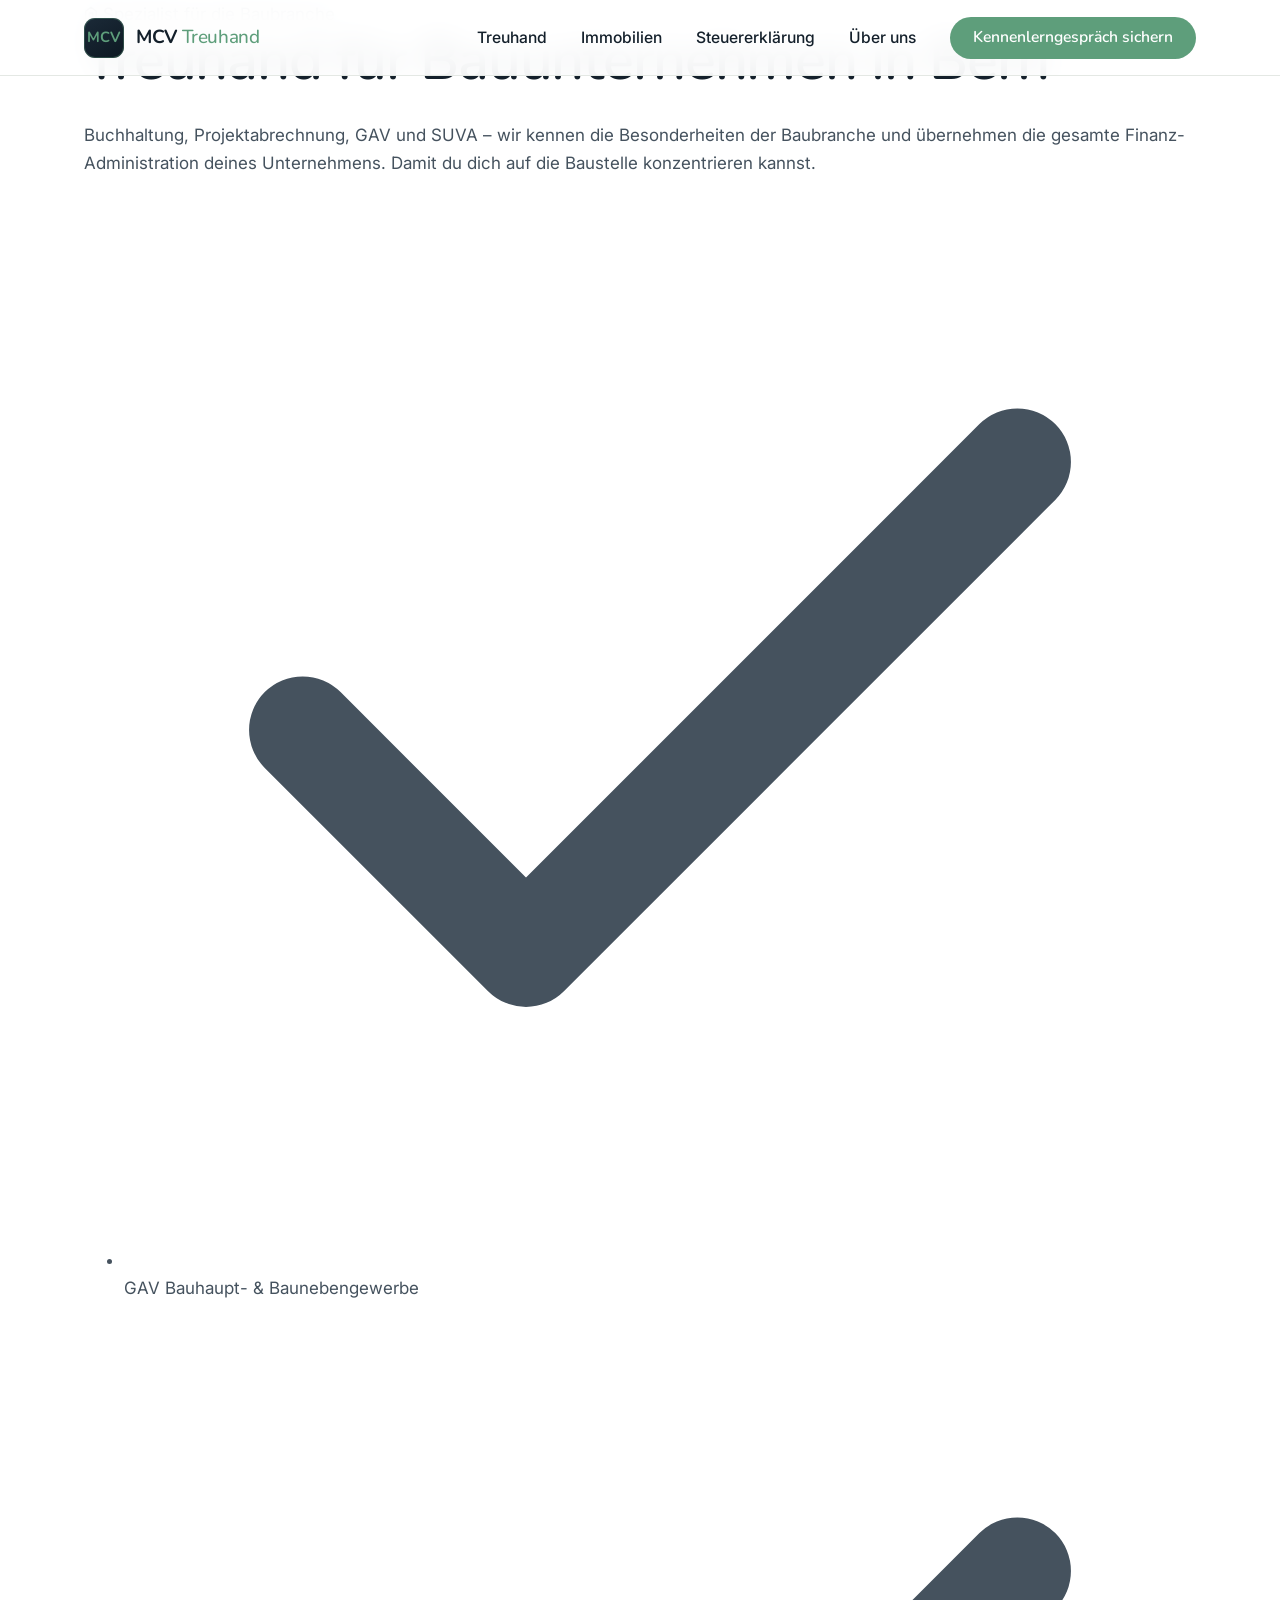
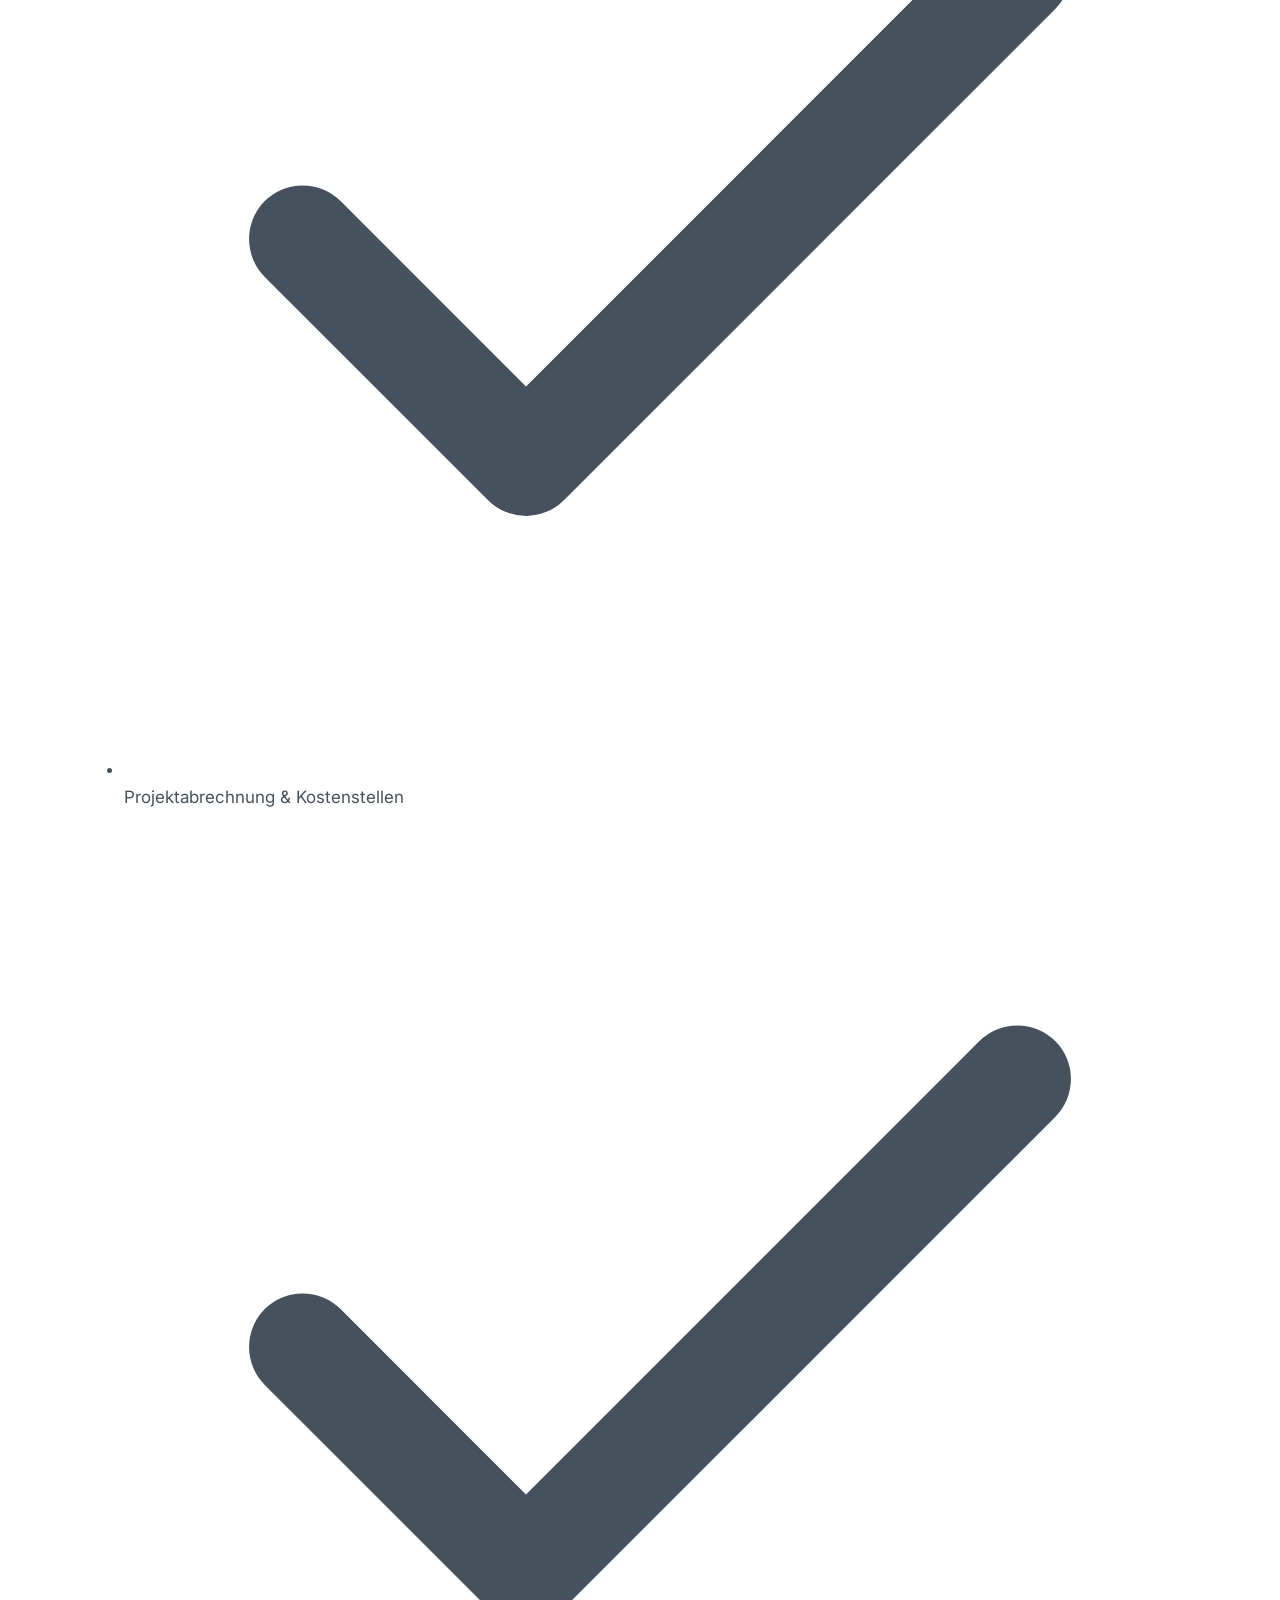
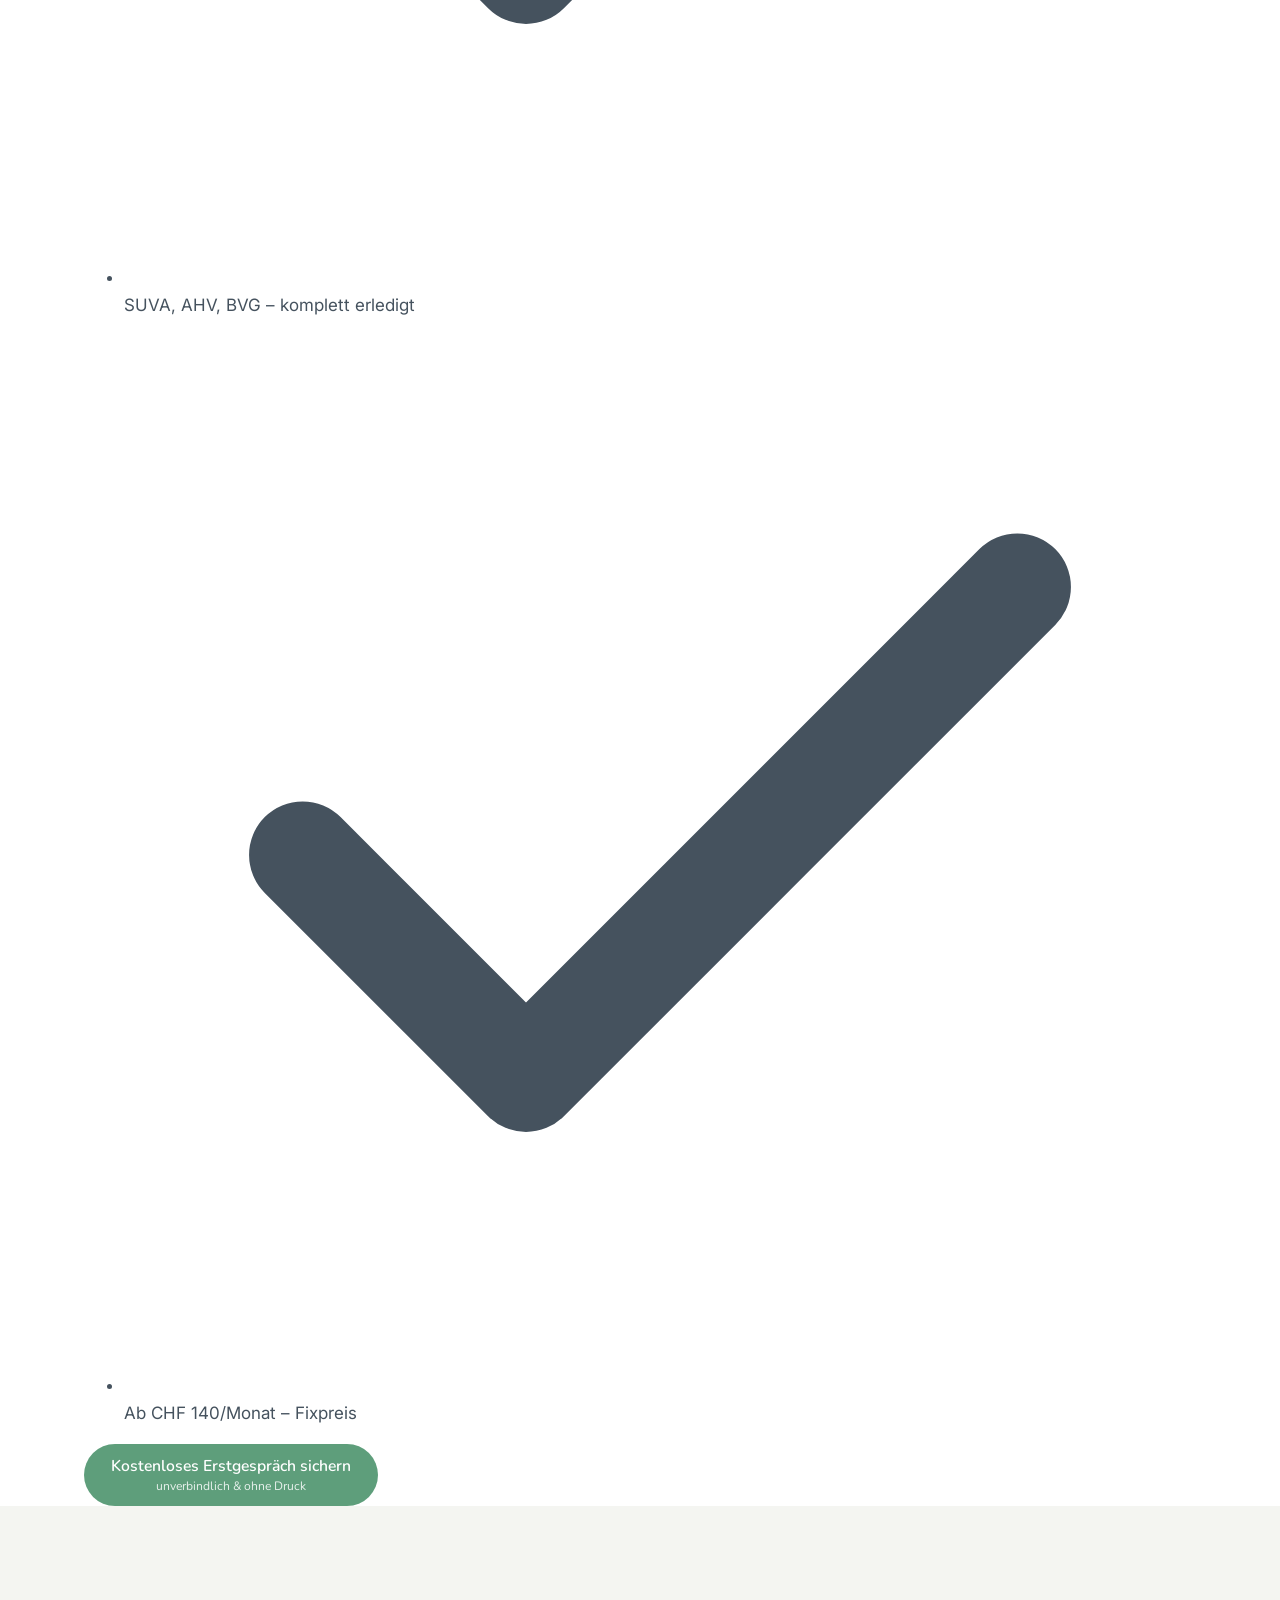
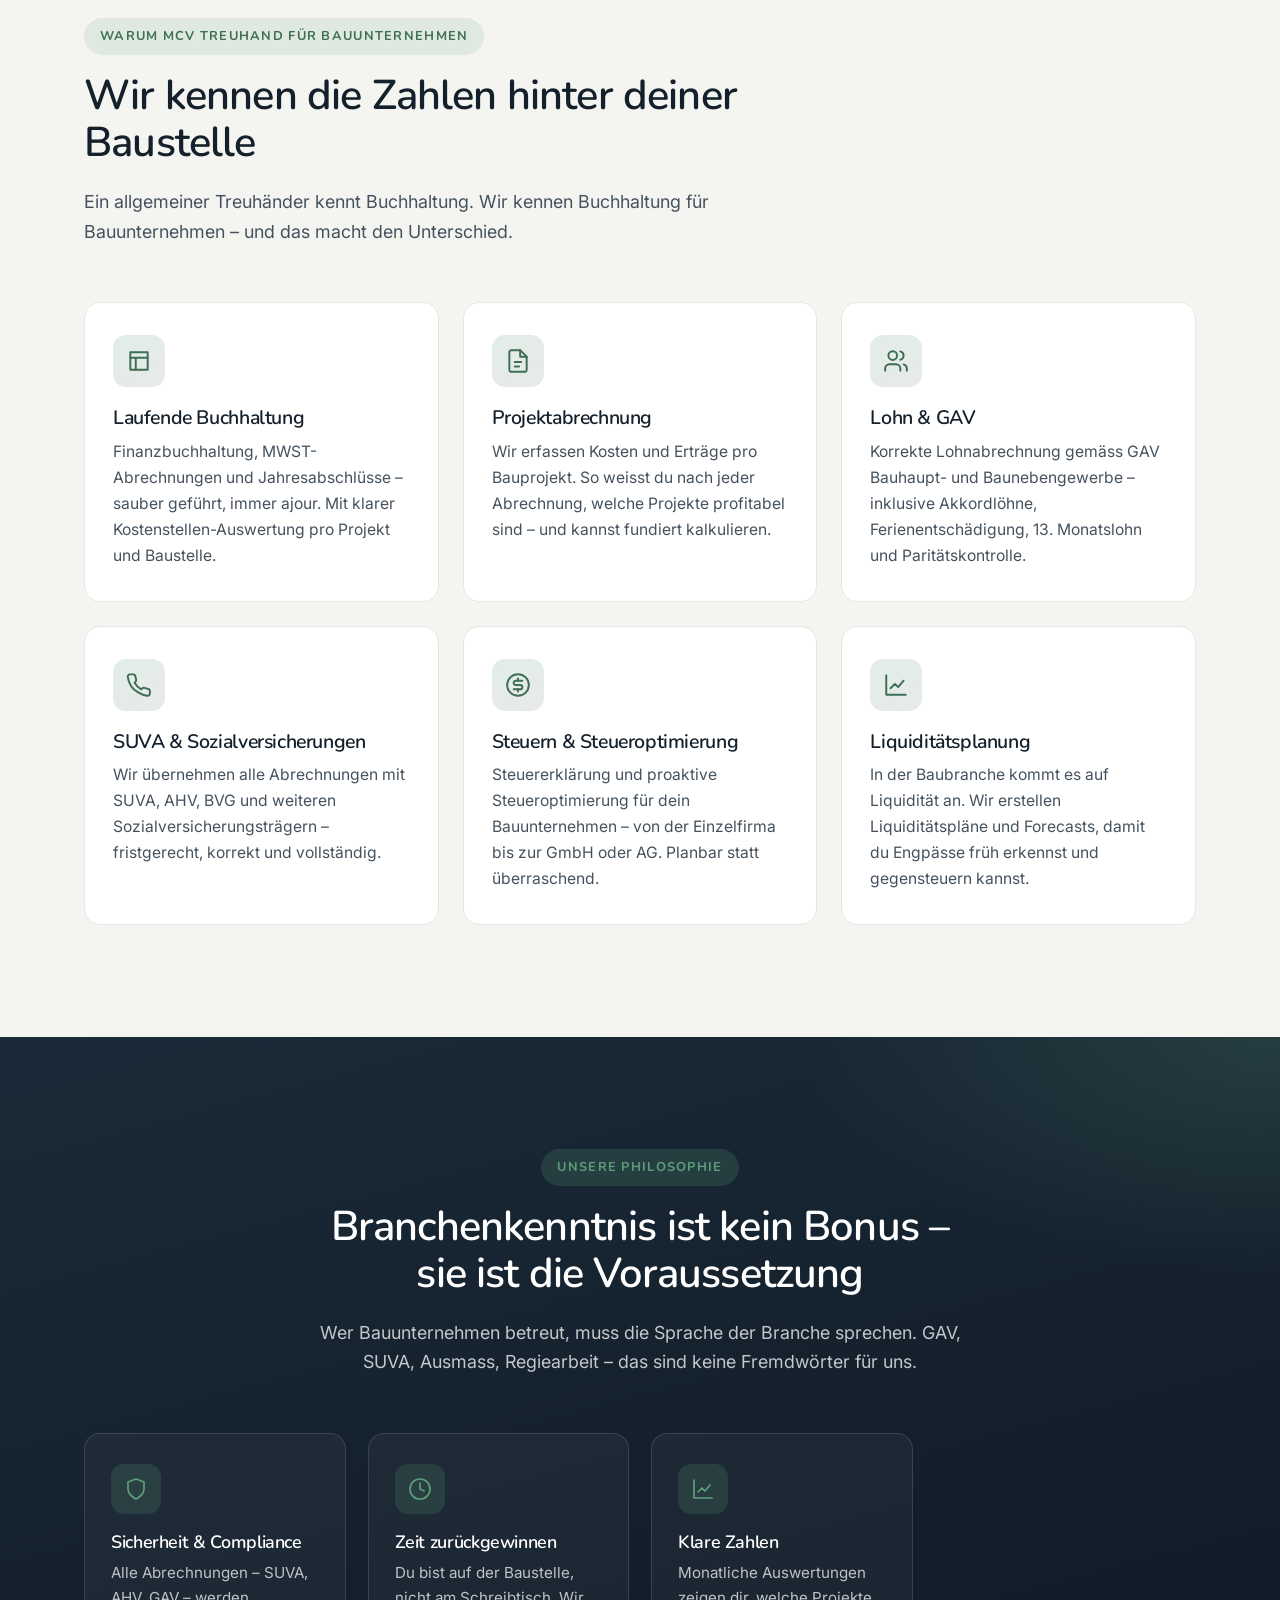
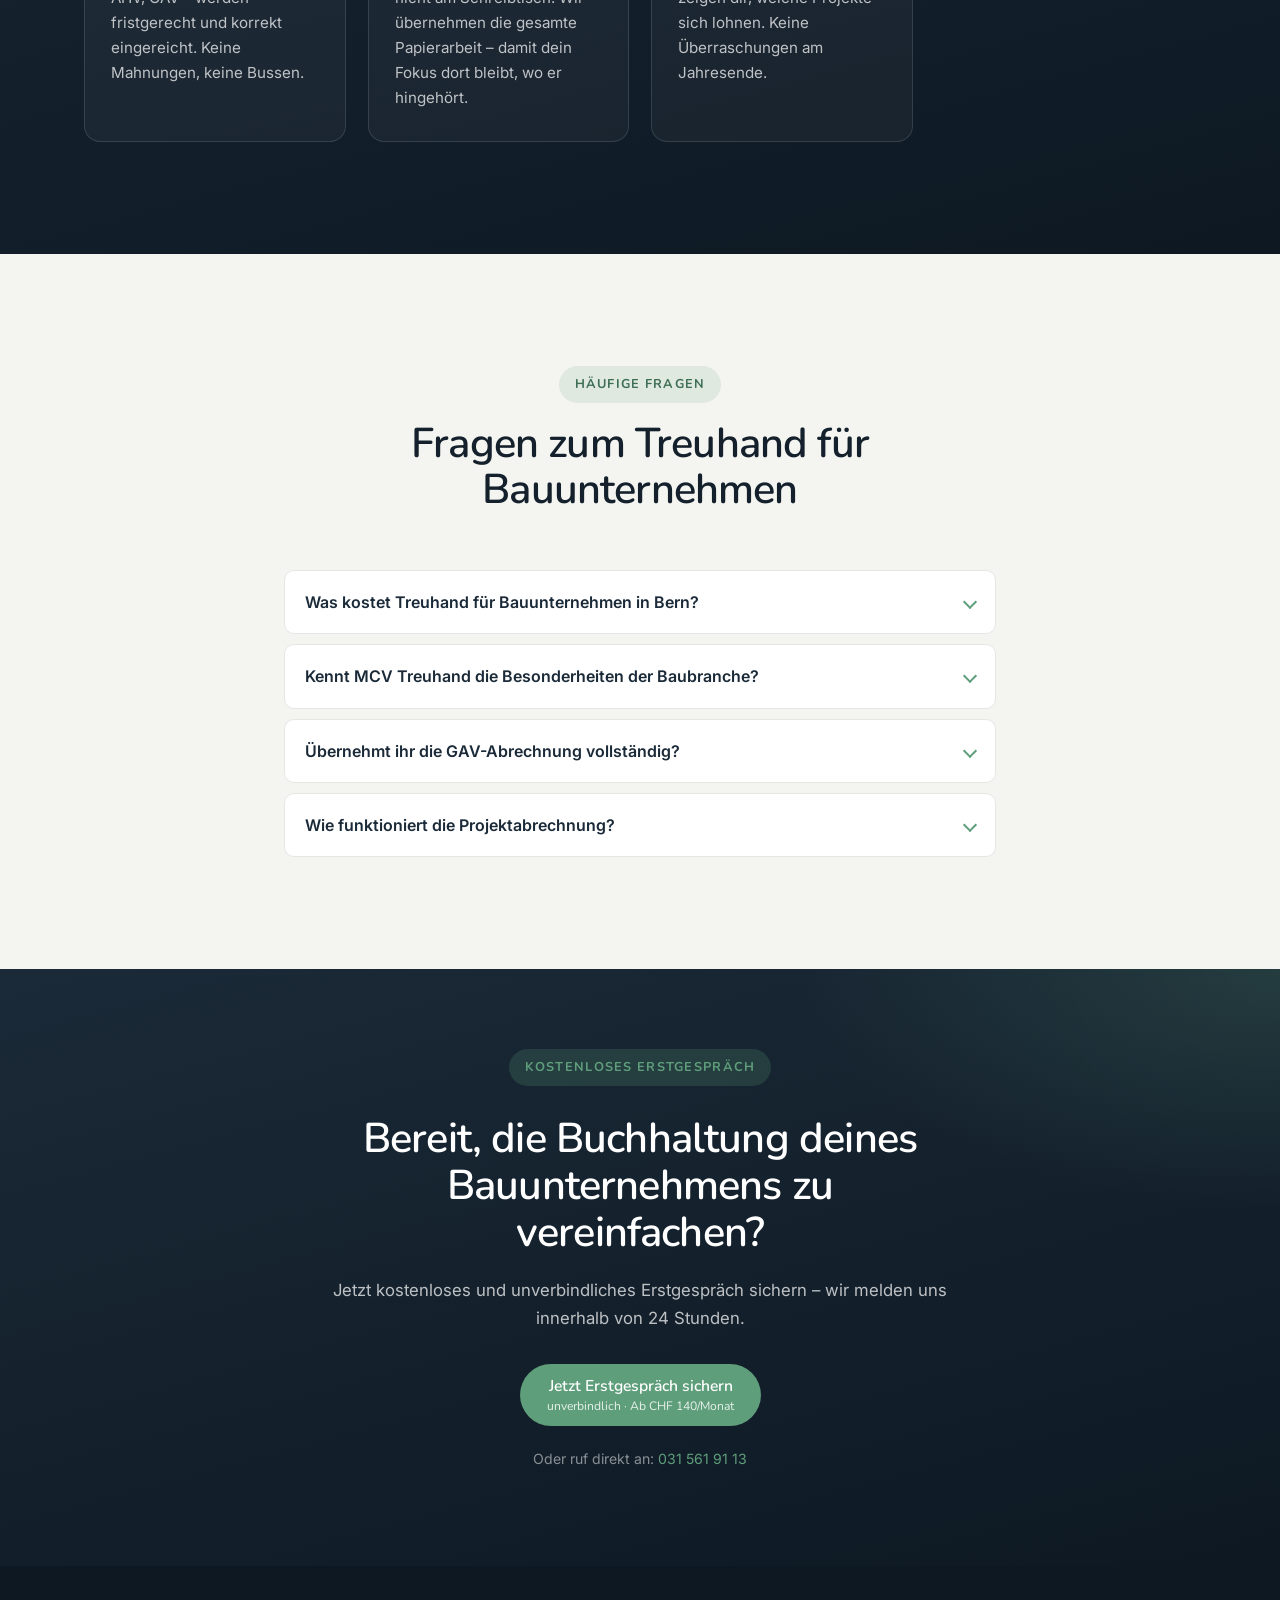
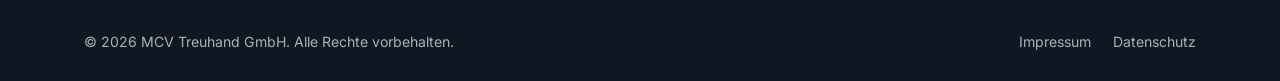
==== bauunternehmen.html @ 6cb4b66a "SEO title/meta updates + 3 new niche landing pages Existing pages: - index.html: title → "Treuhand B" ====
<!DOCTYPE html>
<html lang="de-CH">
<head>
  <meta charset="UTF-8">
  <meta name="viewport" content="width=device-width, initial-scale=1.0">
  <title>Treuhand für Bauunternehmen Bern | MCV Treuhand</title>
  <meta name="description" content="Treuhänder für Bauunternehmen in Bern: Buchhaltung, Projektabrechnung, GAV, SUVA & Lohn. Branchenkenntnis statt Standardlösung. Ab CHF 140/Monat – jetzt Erstgespräch sichern.">
  <meta name="robots" content="index, follow">
  <meta name="theme-color" content="#1B2A38">
  <meta name="facebook-domain-verification" content="7smv2745a6m0tdqdzve35k7lei5ba5">
  <link rel="canonical" href="https://mcv-treuhand.ch/bauunternehmen.html">

  <!-- Open Graph -->
  <meta property="og:type" content="website">
  <meta property="og:locale" content="de_CH">
  <meta property="og:site_name" content="MCV Treuhand">
  <meta property="og:title" content="Treuhand für Bauunternehmen Bern | MCV Treuhand">
  <meta property="og:description" content="Treuhänder für Bauunternehmen in Bern: Buchhaltung, Projektabrechnung, GAV, SUVA & Lohn. Branchenkenntnis statt Standardlösung.">
  <meta property="og:url" content="https://mcv-treuhand.ch/bauunternehmen.html">
  <meta property="og:image" content="https://mcv-treuhand.ch/assets/og-preview.jpg">
  <meta property="og:image:width" content="1200">
  <meta property="og:image:height" content="630">

  <!-- Twitter Card -->
  <meta name="twitter:card" content="summary_large_image">
  <meta name="twitter:title" content="Treuhand für Bauunternehmen Bern | MCV Treuhand">
  <meta name="twitter:description" content="Buchhaltung, Projektabrechnung, GAV & SUVA für Bauunternehmen in Bern. Ab CHF 140/Monat.">
  <meta name="twitter:image" content="https://mcv-treuhand.ch/assets/og-preview.jpg">

  <!-- Schema.org -->
  <script type="application/ld+json">
  {
    "@context": "https://schema.org",
    "@type": "Service",
    "name": "Treuhand für Bauunternehmen Bern",
    "description": "Spezialisierte Treuhand-Dienstleistungen für Bauunternehmen in Bern: Buchhaltung, Projektabrechnung, GAV, SUVA und Lohnbuchhaltung.",
    "url": "https://mcv-treuhand.ch/bauunternehmen.html",
    "serviceType": ["Buchhaltung Bauunternehmen", "GAV Abrechnung", "SUVA Abrechnung", "Projektabrechnung"],
    "provider": {
      "@type": "LocalBusiness",
      "@id": "https://mcv-treuhand.ch/#organization",
      "name": "MCV Treuhand GmbH",
      "telephone": "+41315619113",
      "email": "info@mcv-treuhand.ch",
      "address": {
        "@type": "PostalAddress",
        "streetAddress": "Worblentalstrasse 33",
        "addressLocality": "Ittigen",
        "postalCode": "3063",
        "addressRegion": "BE",
        "addressCountry": "CH"
      }
    },
    "areaServed": [{"@type": "City", "name": "Bern"}, {"@type": "State", "name": "Kanton Bern"}]
  }
  </script>

  <script type="application/ld+json">
  {
    "@context": "https://schema.org",
    "@type": "BreadcrumbList",
    "itemListElement": [
      {"@type": "ListItem", "position": 1, "name": "Startseite", "item": "https://mcv-treuhand.ch/"},
      {"@type": "ListItem", "position": 2, "name": "Treuhand für Bauunternehmen", "item": "https://mcv-treuhand.ch/bauunternehmen.html"}
    ]
  }
  </script>

  <script type="application/ld+json">
  {
    "@context": "https://schema.org",
    "@type": "FAQPage",
    "mainEntity": [
      {
        "@type": "Question",
        "name": "Was kostet Treuhand für Bauunternehmen in Bern?",
        "acceptedAnswer": {
          "@type": "Answer",
          "text": "Unsere Treuhand-Pakete für Bauunternehmen starten ab CHF 140 pro Monat. Der Preis richtet sich nach Mitarbeiteranzahl, Projektvolumen und gewünschtem Leistungsumfang. Im kostenlosen Erstgespräch erhalten Sie ein transparentes Fixpreisangebot."
        }
      },
      {
        "@type": "Question",
        "name": "Kennt MCV Treuhand die Besonderheiten der Bau-Branche?",
        "acceptedAnswer": {
          "@type": "Answer",
          "text": "Ja. MCV Treuhand betreut zahlreiche Bauunternehmen und kennt die branchenspezifischen Anforderungen: GAV Bauhaupt- und Baunebengewerbe, SUVA-Abrechnungen, Projektabrechnung, Akkordlöhne und die besonderen MWST-Regelungen im Baubereich."
        }
      },
      {
        "@type": "Question",
        "name": "Übernimmt MCV Treuhand die GAV-Abrechnung für Bauunternehmen?",
        "acceptedAnswer": {
          "@type": "Answer",
          "text": "Ja. Wir übernehmen die gesamte Lohnbuchhaltung inklusive GAV-konformer Abrechnung, Ferienentschädigungen, 13. Monatslohn sowie die Abrechnung mit SUVA, AHV und anderen Sozialversicherungen."
        }
      },
      {
        "@type": "Question",
        "name": "Wie funktioniert die Projektabrechnung im Baubereich?",
        "acceptedAnswer": {
          "@type": "Answer",
          "text": "Wir führen projektbezogene Buchhaltung mit klarer Kostenstellen-Erfassung pro Bauprojekt. So sehen Sie jederzeit, welches Projekt profitabel ist und wo Kosten entstehen – die Basis für fundierte unternehmerische Entscheidungen."
        }
      }
    ]
  }
  </script>

  <!-- Favicon -->
  <link rel="icon" href="data:image/svg+xml,%3Csvg xmlns='http://www.w3.org/2000/svg' viewBox='0 0 64 64'%3E%3Crect width='64' height='64' rx='16' fill='%231B2A38'/%3E%3Ctext x='50%25' y='54%25' font-family='Arial,Helvetica,sans-serif' font-size='26' font-weight='700' fill='%235E9E7B' text-anchor='middle' dominant-baseline='middle'%3EM%3C/text%3E%3C/svg%3E">

  <!-- Fonts -->
  <link rel="preconnect" href="https://fonts.googleapis.com">
  <link rel="preconnect" href="https://fonts.gstatic.com" crossorigin>
  <link href="https://fonts.googleapis.com/css2?family=Inter:wght@400;500;600;700&family=Nunito:wght@500;600;700;800&display=swap" rel="stylesheet">
  <link rel="stylesheet" href="css/style.css">

  <!-- Microsoft Clarity -->
  <script type="text/javascript">
    (function(c,l,a,r,i,t,y){
        c[a]=c[a]||function(){(c[a].q=c[a].q||[]).push(arguments)};
        t=l.createElement(r);t.async=1;t.src="https://www.clarity.ms/tag/"+i;
        y=l.getElementsByTagName(r)[0];y.parentNode.insertBefore(t,y);
    })(window, document, "clarity", "script", "x3bj5l7kkg");
  </script>

  <!-- Google Analytics -->
  <script async src="https://www.googletagmanager.com/gtag/js?id=G-KXM7CEQTQJ"></script>
  <script>
    window.dataLayer = window.dataLayer || [];
    function gtag(){dataLayer.push(arguments);}
    gtag('js', new Date());
    gtag('config', 'G-KXM7CEQTQJ');
  </script>

  <!-- Meta Pixel -->
  <script>
    !function(f,b,e,v,n,t,s)
    {if(f.fbq)return;n=f.fbq=function(){n.callMethod?
    n.callMethod.apply(n,arguments):n.queue.push(arguments)};
    if(!f._fbq)f._fbq=n;n.push=n;n.loaded=!0;n.version='2.0';
    n.queue=[];t=b.createElement(e);t.async=!0;
    t.src=v;s=b.getElementsByTagName(e)[0];
    s.parentNode.insertBefore(t,s)}(window, document,'script',
    'https://connect.facebook.net/en_US/fbevents.js');
    fbq('init', '2583743615428941');
    fbq('track', 'PageView');
  </script>
</head>
<body>

  <header class="nav nav--solid" id="nav">
    <div class="nav__inner">
      <a href="index.html" class="logo" aria-label="MCV Treuhand Startseite">
        <span class="logo__mark">MCV</span>
        <span class="logo__text"><b>MCV</b> <span>Treuhand</span></span>
      </a>
      <nav aria-label="Hauptnavigation">
        <ul class="nav__menu" id="navMenu">
          <li><a class="nav__link nav__link--active" href="index.html">Treuhand</a></li>
          <li><a class="nav__link" href="immobilien.html">Immobilien</a></li>
          <li><a class="nav__link" href="steuern.html">Steuererklärung</a></li>
          <li><a class="nav__link" href="ueber-uns.html">Über uns</a></li>
          <li><a class="btn btn--primary nav__cta" href="index.html#kontakt">Kennenlerngespräch sichern</a></li>
        </ul>
      </nav>
      <button class="nav__toggle" id="navToggle" aria-label="Menü öffnen" aria-expanded="false" aria-controls="navMenu">
        <span></span>
      </button>
    </div>
  </header>

  <main>

    <!-- Hero -->
    <section class="st-hero">
      <div class="st-hero__bg"></div>
      <div class="container st-hero__inner">
        <div class="st-hero__copy">
          <span class="st-hero__pill">
            <svg viewBox="0 0 24 24" width="14" height="14" fill="none" stroke="currentColor" stroke-width="2.2" stroke-linecap="round" stroke-linejoin="round"><path d="M3 9l9-7 9 7v11a2 2 0 0 1-2 2H5a2 2 0 0 1-2-2z"/><polyline points="9 22 9 12 15 12 15 22"/></svg>
            Spezialist für die Baubranche
          </span>
          <h1>Treuhand für Bauunternehmen <span class="hl">in Bern</span></h1>
          <p class="st-hero__sub">Buchhaltung, Projektabrechnung, GAV und SUVA – wir kennen die Besonderheiten der Baubranche und übernehmen die gesamte Finanz-Administration deines Unternehmens. Damit du dich auf die Baustelle konzentrieren kannst.</p>
          <ul class="st-hero__trust">
            <li>
              <svg viewBox="0 0 24 24" fill="none" stroke="currentColor" stroke-width="2.4" stroke-linecap="round" stroke-linejoin="round"><polyline points="20 6 9 17 4 12"/></svg>
              GAV Bauhaupt- &amp; Baunebengewerbe
            </li>
            <li>
              <svg viewBox="0 0 24 24" fill="none" stroke="currentColor" stroke-width="2.4" stroke-linecap="round" stroke-linejoin="round"><polyline points="20 6 9 17 4 12"/></svg>
              Projektabrechnung &amp; Kostenstellen
            </li>
            <li>
              <svg viewBox="0 0 24 24" fill="none" stroke="currentColor" stroke-width="2.4" stroke-linecap="round" stroke-linejoin="round"><polyline points="20 6 9 17 4 12"/></svg>
              SUVA, AHV, BVG – komplett erledigt
            </li>
            <li>
              <svg viewBox="0 0 24 24" fill="none" stroke="currentColor" stroke-width="2.4" stroke-linecap="round" stroke-linejoin="round"><polyline points="20 6 9 17 4 12"/></svg>
              Ab CHF 140/Monat – Fixpreis
            </li>
          </ul>
          <div class="st-hero__actions">
            <a href="index.html#kontakt" class="btn btn--primary btn--stack">
              Kostenloses Erstgespräch sichern
              <small>unverbindlich &amp; ohne Druck</small>
            </a>
          </div>
        </div>
      </div>
    </section>

    <!-- Branchenkenntnis -->
    <section class="section section--soft">
      <div class="container">
        <div class="section-head reveal">
          <span class="eyebrow">Warum MCV Treuhand für Bauunternehmen</span>
          <h2>Wir kennen die Zahlen hinter deiner Baustelle</h2>
          <p class="lead">Ein allgemeiner Treuhänder kennt Buchhaltung. Wir kennen Buchhaltung für Bauunternehmen – und das macht den Unterschied.</p>
        </div>

        <div class="services-grid">
          <article class="service reveal" data-delay="1">
            <div class="service__icon" aria-hidden="true">
              <svg viewBox="0 0 24 24" fill="none" stroke="currentColor" stroke-width="1.8" stroke-linecap="round" stroke-linejoin="round"><path d="M4 4h16v16H4z"/><path d="M4 9h16M9 9v11"/></svg>
            </div>
            <h3>Laufende Buchhaltung</h3>
            <p>Finanzbuchhaltung, MWST-Abrechnungen und Jahresabschlüsse – sauber geführt, immer ajour. Mit klarer Kostenstellen-Auswertung pro Projekt und Baustelle.</p>
          </article>

          <article class="service reveal" data-delay="2">
            <div class="service__icon" aria-hidden="true">
              <svg viewBox="0 0 24 24" fill="none" stroke="currentColor" stroke-width="1.8" stroke-linecap="round" stroke-linejoin="round"><path d="M14 2H6a2 2 0 0 0-2 2v16a2 2 0 0 0 2 2h12a2 2 0 0 0 2-2V8z"/><path d="M14 2v6h6M9 13h6M9 17h4"/></svg>
            </div>
            <h3>Projektabrechnung</h3>
            <p>Wir erfassen Kosten und Erträge pro Bauprojekt. So weisst du nach jeder Abrechnung, welche Projekte profitabel sind – und kannst fundiert kalkulieren.</p>
          </article>

          <article class="service reveal" data-delay="3">
            <div class="service__icon" aria-hidden="true">
              <svg viewBox="0 0 24 24" fill="none" stroke="currentColor" stroke-width="1.8" stroke-linecap="round" stroke-linejoin="round"><path d="M16 21v-2a4 4 0 0 0-4-4H6a4 4 0 0 0-4 4v2"/><circle cx="9" cy="7" r="4"/><path d="M22 21v-2a4 4 0 0 0-3-3.87M16 3.13a4 4 0 0 1 0 7.75"/></svg>
            </div>
            <h3>Lohn &amp; GAV</h3>
            <p>Korrekte Lohnabrechnung gemäss GAV Bauhaupt- und Baunebengewerbe – inklusive Akkordlöhne, Ferienentschädigung, 13. Monatslohn und Paritätskontrolle.</p>
          </article>

          <article class="service reveal" data-delay="1">
            <div class="service__icon" aria-hidden="true">
              <svg viewBox="0 0 24 24" fill="none" stroke="currentColor" stroke-width="1.8" stroke-linecap="round" stroke-linejoin="round"><path d="M22 16.92v3a2 2 0 0 1-2.18 2 19.79 19.79 0 0 1-8.63-3.07A19.5 19.5 0 0 1 4.69 13a19.79 19.79 0 0 1-3.07-8.67A2 2 0 0 1 3.6 2.18h3a2 2 0 0 1 2 1.72c.127.96.361 1.903.7 2.81a2 2 0 0 1-.45 2.11L7.91 9.91a16 16 0 0 0 6.18 6.18l.95-.95a2 2 0 0 1 2.11-.45c.907.339 1.85.573 2.81.7A2 2 0 0 1 22 17z"/></svg>
            </div>
            <h3>SUVA &amp; Sozialversicherungen</h3>
            <p>Wir übernehmen alle Abrechnungen mit SUVA, AHV, BVG und weiteren Sozialversicherungsträgern – fristgerecht, korrekt und vollständig.</p>
          </article>

          <article class="service reveal" data-delay="2">
            <div class="service__icon" aria-hidden="true">
              <svg viewBox="0 0 24 24" fill="none" stroke="currentColor" stroke-width="1.8" stroke-linecap="round" stroke-linejoin="round"><circle cx="12" cy="12" r="10"/><path d="M16 8h-6a2 2 0 1 0 0 4h4a2 2 0 1 1 0 4H8"/><line x1="12" y1="6" x2="12" y2="8"/><line x1="12" y1="16" x2="12" y2="18"/></svg>
            </div>
            <h3>Steuern &amp; Steueroptimierung</h3>
            <p>Steuererklärung und proaktive Steueroptimierung für dein Bauunternehmen – von der Einzelfirma bis zur GmbH oder AG. Planbar statt überraschend.</p>
          </article>

          <article class="service reveal" data-delay="3">
            <div class="service__icon" aria-hidden="true">
              <svg viewBox="0 0 24 24" fill="none" stroke="currentColor" stroke-width="1.8" stroke-linecap="round" stroke-linejoin="round"><path d="M3 3v18h18"/><path d="M7 15l4-4 3 3 5-6"/></svg>
            </div>
            <h3>Liquiditätsplanung</h3>
            <p>In der Baubranche kommt es auf Liquidität an. Wir erstellen Liquiditätspläne und Forecasts, damit du Engpässe früh erkennst und gegensteuern kannst.</p>
          </article>
        </div>
      </div>
    </section>

    <!-- Values / Dark section -->
    <section class="section section--dark">
      <div class="container">
        <div class="section-head center reveal" style="color:#fff">
          <span class="eyebrow" style="color:var(--accent)">Unsere Philosophie</span>
          <h2 style="color:#fff">Branchenkenntnis ist kein Bonus – sie ist die Voraussetzung</h2>
          <p class="lead" style="color:rgba(255,255,255,.75)">Wer Bauunternehmen betreut, muss die Sprache der Branche sprechen. GAV, SUVA, Ausmass, Regiearbeit – das sind keine Fremdwörter für uns.</p>
        </div>

        <div class="values-grid">
          <div class="value reveal" data-delay="1">
            <div class="value__icon" aria-hidden="true">
              <svg viewBox="0 0 24 24" fill="none" stroke="currentColor" stroke-width="1.7" stroke-linecap="round" stroke-linejoin="round"><path d="M12 22s8-4 8-10V5l-8-3-8 3v7c0 6 8 10 8 10z"/></svg>
            </div>
            <h3>Sicherheit &amp; Compliance</h3>
            <p>Alle Abrechnungen – SUVA, AHV, GAV – werden fristgerecht und korrekt eingereicht. Keine Mahnungen, keine Bussen.</p>
          </div>
          <div class="value reveal" data-delay="2">
            <div class="value__icon" aria-hidden="true">
              <svg viewBox="0 0 24 24" fill="none" stroke="currentColor" stroke-width="1.7" stroke-linecap="round" stroke-linejoin="round"><circle cx="12" cy="12" r="10"/><polyline points="12 6 12 12 16 14"/></svg>
            </div>
            <h3>Zeit zurückgewinnen</h3>
            <p>Du bist auf der Baustelle, nicht am Schreibtisch. Wir übernehmen die gesamte Papierarbeit – damit dein Fokus dort bleibt, wo er hingehört.</p>
          </div>
          <div class="value reveal" data-delay="3">
            <div class="value__icon" aria-hidden="true">
              <svg viewBox="0 0 24 24" fill="none" stroke="currentColor" stroke-width="1.7" stroke-linecap="round" stroke-linejoin="round"><path d="M3 3v18h18"/><path d="M7 15l4-4 3 3 5-6"/></svg>
            </div>
            <h3>Klare Zahlen</h3>
            <p>Monatliche Auswertungen zeigen dir, welche Projekte sich lohnen. Keine Überraschungen am Jahresende.</p>
          </div>
        </div>
      </div>
    </section>

    <!-- FAQ -->
    <section class="section section--soft">
      <div class="container" style="max-width:760px">
        <div class="section-head center reveal">
          <span class="eyebrow">Häufige Fragen</span>
          <h2>Fragen zum Treuhand für Bauunternehmen</h2>
        </div>

        <div class="faq-list reveal">
          <details class="faq-item">
            <summary>Was kostet Treuhand für Bauunternehmen in Bern?</summary>
            <p>Unsere Pakete starten ab CHF 140/Monat. Der Preis richtet sich nach Mitarbeiteranzahl, Projektvolumen und gewünschtem Leistungsumfang. Im kostenlosen Erstgespräch erhalten Sie ein transparentes Fixpreisangebot – keine Überraschungen.</p>
          </details>
          <details class="faq-item">
            <summary>Kennt MCV Treuhand die Besonderheiten der Baubranche?</summary>
            <p>Ja. Wir betreuen mehrere Bauunternehmen und kennen die branchenspezifischen Anforderungen: GAV Bauhaupt- und Baunebengewerbe, SUVA-Abrechnungen, Projektabrechnung mit Kostenstellen und die besonderen MWST-Regelungen im Baubereich.</p>
          </details>
          <details class="faq-item">
            <summary>Übernehmt ihr die GAV-Abrechnung vollständig?</summary>
            <p>Ja. Wir übernehmen die gesamte Lohnbuchhaltung inklusive GAV-konformer Abrechnung, Ferienentschädigungen, 13. Monatslohn sowie alle Abrechnungen mit SUVA, AHV, BVG und weiteren Sozialversicherungsträgern.</p>
          </details>
          <details class="faq-item">
            <summary>Wie funktioniert die Projektabrechnung?</summary>
            <p>Wir führen projektbezogene Buchhaltung mit klarer Kostenstellen-Erfassung pro Bauprojekt. So sehen Sie jederzeit, welches Projekt profitabel ist und wo Kosten entstehen – die Basis für fundierte Kalkulation und Entscheidungen.</p>
          </details>
        </div>
      </div>
    </section>

    <!-- CTA -->
    <section class="section section--dark" style="padding-block:80px">
      <div class="container" style="text-align:center;max-width:680px">
        <span class="eyebrow" style="color:var(--accent)">Kostenloses Erstgespräch</span>
        <h2 style="color:#fff;margin-top:12px">Bereit, die Buchhaltung deines Bauunternehmens zu vereinfachen?</h2>
        <p style="color:rgba(255,255,255,.72);margin:16px 0 32px;font-size:1.05rem">Jetzt kostenloses und unverbindliches Erstgespräch sichern – wir melden uns innerhalb von 24 Stunden.</p>
        <a href="index.html#kontakt" class="btn btn--primary btn--stack">
          Jetzt Erstgespräch sichern
          <small>unverbindlich · Ab CHF 140/Monat</small>
        </a>
        <p style="margin-top:20px;color:rgba(255,255,255,.5);font-size:.88rem">
          Oder ruf direkt an: <a href="tel:+41315619113" style="color:var(--accent)">031 561 91 13</a>
        </p>
      </div>
    </section>

  </main>

  <footer class="footer">
    <div class="container">
      <div class="footer__bottom" style="border-top:0;padding-top:0">
        <span>© <span id="year">2026</span> MCV Treuhand GmbH. Alle Rechte vorbehalten.</span>
        <nav aria-label="Rechtliches">
          <a href="impressum.html">Impressum</a>
          <a href="datenschutz.html">Datenschutz</a>
        </nav>
      </div>
    </div>
  </footer>

  <script src="js/main.js"></script>
  <script>document.getElementById('year').textContent = new Date().getFullYear();</script>
</body>
</html>
---- css/style.css ----
/* =========================================================
   MCV Treuhand – Stylesheet
   Modern & trustworthy: deep slate navy + sage green.
   ========================================================= */

/* ---------- Design Tokens ---------- */
:root {
  /* Brand colours */
  --primary:        #1B2A38;   /* deep slate navy */
  --primary-700:    #142230;
  --primary-900:    #0D1822;
  --accent:         #5E9E7B;   /* sage / emerald green – the signal colour */
  --accent-600:     #4F8C6B;
  --accent-700:     #3E6E54;   /* deep green for text on light surfaces */
  --on-gold:        #FFFFFF;   /* text colour on green buttons */

  /* Neutrals */
  --ink:            #14202B;   /* headings / strong text */
  --ink-2:          #45525E;   /* body text */
  --ink-3:          #79817E;   /* muted / captions */
  --line:           #E4E8E4;   /* hairlines & borders */
  --bg:             #FFFFFF;
  --bg-soft:        #F4F5F1;   /* soft off-white */
  --bg-soft-2:      #E9EDE7;
  --white:          #FFFFFF;

  /* Effects */
  --radius:         16px;
  --radius-sm:      10px;
  --radius-pill:    999px;
  --shadow-sm:      0 1px 2px rgba(11, 27, 42, .06), 0 1px 3px rgba(11, 27, 42, .05);
  --shadow-md:      0 10px 30px -12px rgba(11, 27, 42, .18);
  --shadow-lg:      0 30px 60px -20px rgba(11, 27, 42, .28);
  --ring:           0 0 0 4px rgba(94, 158, 123, .28);

  /* Type */
  --font-head: "Avenir Next", "Avenir", "Nunito", system-ui, sans-serif;
  --font-body: "Inter", system-ui, -apple-system, "Segoe UI", Roboto, sans-serif;

  /* Layout */
  --container: 1160px;
  --gutter: 24px;
  --section-y: 112px;
  --nav-h: 76px;

  --ease: cubic-bezier(.22, .61, .36, 1);
}

/* ---------- Reset / Base ---------- */
*,
*::before,
*::after { box-sizing: border-box; }

html {
  scroll-behavior: smooth;
  scroll-padding-top: calc(var(--nav-h) + 12px);
  -webkit-text-size-adjust: 100%;
}

body {
  margin: 0;
  font-family: var(--font-body);
  font-size: 17px;
  line-height: 1.65;
  color: var(--ink-2);
  background: var(--bg);
  -webkit-font-smoothing: antialiased;
  -moz-osx-font-smoothing: grayscale;
}

img { max-width: 100%; display: block; }

a { color: inherit; text-decoration: none; }

h1, h2, h3, h4 {
  font-family: var(--font-head);
  color: var(--ink);
  line-height: 1.12;
  letter-spacing: -0.02em;
  margin: 0 0 .5em;
  font-weight: 600;
}

h1 { font-size: clamp(2.4rem, 5.2vw, 3.6rem); }
h2 { font-size: clamp(1.9rem, 3.6vw, 2.6rem); }
h3 { font-size: 1.22rem; }

p { margin: 0 0 1rem; }

::selection { background: var(--accent); color: #fff; }

:focus-visible {
  outline: none;
  box-shadow: var(--ring);
  border-radius: 6px;
}

/* ---------- Layout helpers ---------- */
.container {
  width: 100%;
  max-width: var(--container);
  margin-inline: auto;
  padding-inline: var(--gutter);
}

.section { padding-block: var(--section-y); }
.section--soft { background: var(--bg-soft); }

.section-head {
  max-width: 660px;
  margin-bottom: 56px;
}
.section-head.center {
  margin-inline: auto;
  text-align: center;
}

.eyebrow {
  display: inline-flex;
  align-items: center;
  font-family: var(--font-head);
  font-size: .8rem;
  font-weight: 700;
  letter-spacing: .1em;
  text-transform: uppercase;
  color: var(--accent-700);
  background: rgba(94,158,123,.14);
  padding: 8px 16px;
  border-radius: var(--radius-pill);
  margin-bottom: 18px;
}
.section-head.center .eyebrow { justify-content: center; }

.lead {
  font-size: 1.12rem;
  color: var(--ink-2);
}

/* ---------- Buttons ---------- */
.btn {
  --btn-bg: var(--accent);
  --btn-fg: var(--on-gold);
  display: inline-flex;
  align-items: center;
  justify-content: center;
  gap: 10px;
  font-family: var(--font-head);
  font-weight: 600;
  font-size: .98rem;
  line-height: 1;
  padding: 15px 26px;
  border-radius: var(--radius-pill);
  background: var(--btn-bg);
  color: var(--btn-fg);
  border: 1px solid transparent;
  cursor: pointer;
  transition: transform .25s var(--ease), box-shadow .25s var(--ease), background .25s var(--ease);
  will-change: transform;
}
.btn:hover { transform: translateY(-2px); box-shadow: 0 14px 26px -12px rgba(94, 158, 123, .55); }
.btn:active { transform: translateY(0); }

.btn--primary { background: var(--accent); color: var(--on-gold); }
.btn--primary:hover { background: var(--accent-600); }

.btn--dark { background: var(--primary); color: #fff; }
.btn--dark:hover { background: var(--primary-700); box-shadow: 0 14px 26px -12px rgba(27, 42, 56, .55); }

.btn--ghost {
  background: transparent;
  color: var(--white);
  border-color: rgba(255, 255, 255, .35);
}
.btn--ghost:hover {
  background: rgba(255, 255, 255, .08);
  border-color: rgba(255, 255, 255, .6);
  box-shadow: none;
}

.btn--outline {
  background: transparent;
  color: var(--primary);
  border-color: var(--line);
}
.btn--outline:hover { background: var(--bg-soft); border-color: var(--accent); box-shadow: none; }

.btn .arr { transition: transform .25s var(--ease); }
.btn:hover .arr { transform: translateX(4px); }

/* ---------- Navigation ---------- */
.nav {
  position: fixed;
  inset: 0 0 auto 0;
  height: var(--nav-h);
  z-index: 100;
  display: flex;
  align-items: center;
  transition: background .35s var(--ease), box-shadow .35s var(--ease), border-color .35s var(--ease);
  border-bottom: 1px solid transparent;
}
.nav__inner {
  display: flex;
  align-items: center;
  justify-content: space-between;
  width: 100%;
  max-width: var(--container);
  margin-inline: auto;
  padding-inline: var(--gutter);
}
.nav.scrolled {
  background: rgba(255, 255, 255, .88);
  backdrop-filter: saturate(180%) blur(14px);
  -webkit-backdrop-filter: saturate(180%) blur(14px);
  border-bottom-color: var(--line);
  box-shadow: 0 6px 24px -18px rgba(11, 27, 42, .5);
}

.nav__menu {
  display: flex;
  align-items: center;
  gap: 34px;
  list-style: none;
  margin: 0;
  padding: 0;
}
.nav__link {
  position: relative;
  font-weight: 500;
  font-size: .98rem;
  color: var(--white);
  padding: 6px 0;
  transition: color .25s var(--ease);
}
.nav__link::after {
  content: "";
  position: absolute;
  left: 0; bottom: -2px;
  width: 0; height: 2px;
  background: var(--accent);
  border-radius: 2px;
  transition: width .3s var(--ease);
}
.nav__link:hover::after,
.nav__link.active::after { width: 100%; }

/* once scrolled the bar is light, so links go dark */
.nav.scrolled .nav__link { color: var(--ink); }
.nav.scrolled .nav__link:hover { color: var(--accent-700); }

.nav__cta { padding: 12px 22px; }

.nav__toggle {
  display: none;
  width: 44px; height: 44px;
  border: 0;
  background: transparent;
  cursor: pointer;
  position: relative;
}
.nav__toggle span,
.nav__toggle span::before,
.nav__toggle span::after {
  content: "";
  position: absolute;
  left: 10px;
  width: 24px; height: 2px;
  background: var(--white);
  border-radius: 2px;
  transition: transform .3s var(--ease), opacity .2s var(--ease), background .3s var(--ease);
}
.nav__toggle span { top: 21px; }
.nav__toggle span::before { top: -7px; }
.nav__toggle span::after { top: 7px; }
.nav.scrolled .nav__toggle span,
.nav.scrolled .nav__toggle span::before,
.nav.scrolled .nav__toggle span::after { background: var(--ink); }
.nav.menu-open .nav__toggle span { background: transparent; }
.nav.menu-open .nav__toggle span::before { transform: translateY(7px) rotate(45deg); background: var(--ink); }
.nav.menu-open .nav__toggle span::after { transform: translateY(-7px) rotate(-45deg); background: var(--ink); }

/* ---------- Logo ---------- */
.logo { display: inline-flex; align-items: center; gap: 12px; }
.logo__mark {
  width: 40px; height: 40px;
  border-radius: 11px;
  background: linear-gradient(150deg, var(--primary), var(--primary-900));
  display: grid;
  place-items: center;
  color: var(--accent);
  font-family: var(--font-head);
  font-weight: 700;
  font-size: .92rem;
  letter-spacing: -.02em;
  box-shadow: inset 0 0 0 1px rgba(94, 158, 123, .35);
  flex: none;
}
.logo__text {
  font-family: var(--font-head);
  font-weight: 700;
  font-size: 1.18rem;
  letter-spacing: -.02em;
  color: var(--white);
  line-height: 1;
}
.logo__text b { color: var(--white); }
.logo__text span { color: var(--accent); font-weight: 500; }
.nav.scrolled .logo__text { color: var(--ink); }
.nav.scrolled .logo__text b { color: var(--ink); }
/* footer / legal logo on dark always light */
.logo--light .logo__text,
.logo--light .logo__text b { color: var(--white); }

/* ---------- Hero ---------- */
.hero {
  position: relative;
  padding-top: calc(var(--nav-h) + 70px);
  padding-bottom: 110px;
  background:
    radial-gradient(900px 500px at 85% -10%, rgba(94,158,123,.28), transparent 60%),
    radial-gradient(700px 600px at 0% 110%, rgba(94,158,123,.12), transparent 55%),
    linear-gradient(165deg, var(--primary) 0%, var(--primary-900) 100%);
  color: rgba(255,255,255,.86);
  overflow: hidden;
}
/* faint grid texture */
.hero::before {
  content: "";
  position: absolute; inset: 0;
  background-image:
    linear-gradient(rgba(255,255,255,.045) 1px, transparent 1px),
    linear-gradient(90deg, rgba(255,255,255,.045) 1px, transparent 1px);
  background-size: 56px 56px;
  mask-image: radial-gradient(80% 80% at 50% 30%, #000 40%, transparent 100%);
  -webkit-mask-image: radial-gradient(80% 80% at 50% 30%, #000 40%, transparent 100%);
  pointer-events: none;
}
.hero__grid {
  position: relative;
  display: grid;
  grid-template-columns: 1fr 1fr;
  gap: 48px;
  align-items: center;
}
.hero__visual {
  zoom: 0.72;
  transform-origin: top center;
}
.hero__pill {
  display: inline-flex;
  align-items: center;
  gap: 10px;
  padding: 7px 14px 7px 8px;
  border-radius: var(--radius-pill);
  background: rgba(255,255,255,.08);
  border: 1px solid rgba(255,255,255,.16);
  font-size: .85rem;
  font-weight: 500;
  color: #fff;
  margin-bottom: 26px;
}
.hero__pill b {
  display: inline-flex;
  align-items: center;
  justify-content: center;
  width: 14px;
  height: 14px;
  border-radius: 50%;
  overflow: hidden;
  flex: none;
  padding: 0;
  background: none;
  border: none;
  box-shadow: none;
}
.hero h1 { color: #fff; margin-bottom: 22px; }
.hero h1 .hl {
  background: linear-gradient(120deg, #8FCBA9, #C6E4D2);
  -webkit-background-clip: text;
  background-clip: text;
  color: transparent;
}
.hero__sub {
  font-size: 1.18rem;
  max-width: 520px;
  color: rgba(255,255,255,.78);
  margin-bottom: 34px;
}
.hero__actions { display: flex; flex-wrap: wrap; gap: 14px; margin-bottom: 40px; }
.hero__trust {
  display: flex;
  flex-wrap: wrap;
  gap: 12px 26px;
  font-size: .92rem;
  color: rgba(255,255,255,.66);
}
.hero__trust li { display: flex; align-items: center; gap: 9px; list-style: none; }
.hero__trust ul { display: contents; }
.hero__trust .dot { width: 7px; height: 7px; border-radius: 50%; background: var(--accent); flex: none; }

/* ---- Hero Visual – Customer Portal ---- */
.hero__visual .pt-scene { width: 100%; animation: pt-float 6.5s ease-in-out infinite; }
@keyframes pt-float { 0%, 100% { transform: translateY(0); } 50% { transform: translateY(-14px); } }
.hero__visual .ph-phone { display: none; }
.hero__visual .pt-win {
  border-radius: 18px;
  border: 1px solid rgba(255,255,255,.09);
  overflow: hidden;
  background: linear-gradient(180deg, #243648, #1d2c3a);
  box-shadow: 0 40px 90px -34px rgba(0,0,0,.7), inset 0 1px 0 rgba(255,255,255,.05);
  animation: pt-in .7s cubic-bezier(.22,1,.36,1) both;
}
@keyframes pt-in { from { opacity: 0; transform: translateY(16px) scale(.99); } to { opacity: 1; transform: none; } }

.hero__visual .pt-top {
  display: flex; align-items: center; justify-content: space-between;
  padding: 13px 18px; border-bottom: 1px solid rgba(255,255,255,.09);
  background: rgba(255,255,255,.02);
}
.hero__visual .pt-brand { display: flex; align-items: center; gap: 9px; }
.hero__visual .pt-brand-mark {
  position: relative; display: inline-grid; place-items: center; color: #5e9e7b; flex: none;
}
.hero__visual .pt-brand-mark b {
  position: absolute; inset: 0; display: grid; place-items: center;
  color: #fff; font-size: 8px; font-weight: 800; letter-spacing: .02em;
}
.hero__visual .pt-brand-name { font-size: 14px; font-weight: 700; letter-spacing: -.01em; color: #eef3f0; }
.hero__visual .pt-top-right { display: flex; align-items: center; gap: 11px; }
.hero__visual .pt-search {
  display: flex; align-items: center; gap: 7px; color: #8ea1ae;
  font-size: 11.5px; font-weight: 500; padding: 6px 12px;
  border: 1px solid rgba(255,255,255,.09); border-radius: 999px;
  background: rgba(255,255,255,.02); min-width: 140px;
}
.hero__visual .pt-bell { position: relative; color: #8ea1ae; display: grid; place-items: center; }
.hero__visual .pt-bell svg { display: block; }
.hero__visual .pt-bell-dot {
  position: absolute; top: -2px; right: -2px; width: 7px; height: 7px; border-radius: 50%;
  background: #d8b56a; border: 2px solid #1d2c3a;
  animation: pt-pulse 2.4s ease-out infinite;
}
@keyframes pt-pulse { 0%{box-shadow:0 0 0 0 rgba(216,181,106,.5)} 70%{box-shadow:0 0 0 6px rgba(216,181,106,0)} 100%{box-shadow:0 0 0 0 rgba(216,181,106,0)} }
.hero__visual .pt-avatar {
  width: 30px; height: 30px; border-radius: 50%; flex: none;
  display: grid; place-items: center; font-size: 11px; font-weight: 700; color: #fff;
  background: linear-gradient(150deg, #79bc97, #4a8366);
}

.hero__visual .pt-body { display: grid; grid-template-columns: 148px 1fr; }
.hero__visual .pt-side {
  display: flex; flex-direction: column; gap: 3px;
  padding: 14px 10px; border-right: 1px solid rgba(255,255,255,.09);
  background: rgba(0,0,0,.12); min-height: 420px;
}
.hero__visual .pt-nav {
  position: relative; display: flex; align-items: center; gap: 10px;
  padding: 8px 11px; border-radius: 9px; color: #8ea1ae; font-size: 12.5px; font-weight: 600;
}
.hero__visual .pt-nav-ico { display: grid; place-items: center; width: 16px; flex: none; }
.hero__visual .pt-nav-ico svg { width: 15px; height: 15px; fill: none; stroke: currentColor; stroke-width: 2; stroke-linecap: round; stroke-linejoin: round; display: block; }
.hero__visual .pt-nav-on { background: rgba(94,158,123,.15); color: #79bc97; }
.hero__visual .pt-nav-badge { margin-left: auto; background: #5e9e7b; color: #fff; font-size: 10.5px; font-weight: 700; padding: 1px 7px; border-radius: 999px; }
.hero__visual .pt-nav-dot { margin-left: auto; width: 6px; height: 6px; border-radius: 50%; background: #d8b56a; flex: none; }
.hero__visual .pt-side-foot {
  margin-top: auto; display: flex; align-items: center; gap: 8px;
  padding-top: 13px; border-top: 1px solid rgba(255,255,255,.09);
}
.hero__visual .pt-avatar-sm { width: 28px; height: 28px; font-size: 10.5px; }
.hero__visual .pt-side-user { display: flex; flex-direction: column; line-height: 1.3; min-width: 0; }
.hero__visual .pt-side-user b { font-size: 12px; font-weight: 700; color: #eef3f0; }
.hero__visual .pt-side-user i { font-size: 10.5px; color: #8ea1ae; font-style: normal; }

.hero__visual .pt-main { padding: 16px 18px 18px; display: flex; flex-direction: column; gap: 11px; min-width: 0; }
.hero__visual .stagger {
  opacity: 0; animation: pt-rise .55s cubic-bezier(.22,1,.36,1) both;
}
.hero__visual .stagger:nth-child(1) { animation-delay: .12s; }
.hero__visual .stagger:nth-child(2) { animation-delay: .22s; }
.hero__visual .stagger:nth-child(3) { animation-delay: .32s; }
.hero__visual .stagger:nth-child(4) { animation-delay: .42s; }
.hero__visual .stagger:nth-child(5) { animation-delay: .52s; }
@keyframes pt-rise { from { opacity: 0; transform: translateY(10px); } to { opacity: 1; transform: none; } }
.hero__visual .pt-greet-h { font-size: 17px; font-weight: 700; letter-spacing: -.01em; color: #eef3f0; }
.hero__visual .pt-greet-sub { font-size: 12.5px; color: #8ea1ae; margin-top: 2px; font-weight: 500; }

.hero__visual .pt-msg {
  display: flex; align-items: center; gap: 11px; padding: 11px 14px;
  border-radius: 12px; border: 1px solid rgba(94,158,123,.32);
  background: linear-gradient(180deg, rgba(94,158,123,.12), rgba(94,158,123,.04));
}
.hero__visual .pt-msg-av {
  flex: 0 0 34px; width: 34px; height: 34px; border-radius: 50%;
  display: grid; place-items: center; font-size: 12px; font-weight: 700; color: #fff;
  background: linear-gradient(150deg, #79bc97, #4a8366);
}
.hero__visual .pt-msg-body { display: flex; flex-direction: column; line-height: 1.3; min-width: 0; }
.hero__visual .pt-msg-body b { font-size: 13px; font-weight: 700; color: #eef3f0; }
.hero__visual .pt-msg-body i { font-size: 12px; color: #8ea1ae; font-style: normal; margin-top: 2px; }
.hero__visual .pt-msg-btn { margin-left: auto; flex: 0 0 auto; font-size: 12.5px; font-weight: 700; color: #fff; background: #5e9e7b; padding: 8px 14px; border-radius: 9px; }

.hero__visual .pt-prog-card { border: 1px solid rgba(255,255,255,.09); border-radius: 12px; padding: 12px 15px; background: rgba(255,255,255,.035); }
.hero__visual .pt-prog-top { display: flex; align-items: baseline; justify-content: space-between; margin-bottom: 9px; }
.hero__visual .pt-prog-label { font-size: 12.5px; font-weight: 600; color: #8ea1ae; }
.hero__visual .pt-prog-pct { font-size: 15px; font-weight: 800; color: #79bc97; font-variant-numeric: tabular-nums; }
.hero__visual .pt-prog-track { height: 8px; border-radius: 999px; background: rgba(255,255,255,.08); overflow: hidden; }
.hero__visual .pt-prog-fill {
  display: block; height: 100%; border-radius: 999px;
  background: linear-gradient(90deg, #4a8366, #79bc97);
  box-shadow: 0 0 12px rgba(121,188,151,.5);
  width: 0; transition: width .9s cubic-bezier(.4,0,.2,1);
}

.hero__visual .pt-badges { display: flex; flex-wrap: wrap; gap: 7px; }
.hero__visual .pt-badge {
  display: inline-flex; align-items: center; gap: 7px;
  padding: 5px 11px 5px 7px; border-radius: 999px;
  font-size: 11.5px; font-weight: 600; border: 1px solid rgba(255,255,255,.09); white-space: nowrap;
}
.hero__visual .pt-badge-dot { width: 14px; height: 14px; border-radius: 50%; display: grid; place-items: center; flex: 0 0 14px; }
.hero__visual .pt-badge-dot svg { width: 9px; height: 9px; display: block; }
.hero__visual .pt-badge-ok { color: #79bc97; background: rgba(94,158,123,.15); border-color: rgba(94,158,123,.3); }
.hero__visual .pt-badge-ok .pt-badge-dot { background: #5e9e7b; color: #fff; }
.hero__visual .pt-badge-wip { color: #e3c585; background: rgba(216,181,106,.15); border-color: rgba(216,181,106,.3); }
.hero__visual .pt-badge-wip .pt-badge-dot { background: #d8b56a; position: relative; }
.hero__visual .pt-badge-wip .pt-badge-dot::after { content: ""; position: absolute; inset: 4px; border-radius: 50%; background: rgba(216,181,106,.3); }

.hero__visual .pt-grid { display: grid; grid-template-columns: 1fr 1fr; gap: 11px; }
.hero__visual .pt-card { border: 1px solid rgba(255,255,255,.09); border-radius: 14px; padding: 13px 15px 14px; background: rgba(255,255,255,.035); display: flex; flex-direction: column; }
.hero__visual .pt-card-head { display: flex; align-items: center; justify-content: space-between; margin-bottom: 8px; }
.hero__visual .pt-card-title { font-size: 13.5px; font-weight: 700; letter-spacing: -.01em; color: #eef3f0; white-space: nowrap; }
.hero__visual .pt-card-tag { font-size: 10.5px; font-weight: 600; color: #8ea1ae; background: rgba(255,255,255,.06); padding: 3px 8px; border-radius: 999px; white-space: nowrap; }

.hero__visual .pt-fin { display: flex; align-items: center; justify-content: space-between; padding: 5px 0; font-size: 13px; }
.hero__visual .pt-fin-label { color: #8ea1ae; font-weight: 500; }
.hero__visual .pt-fin-val { font-weight: 700; font-variant-numeric: tabular-nums; color: #eef3f0; }
.hero__visual .pt-fin-val .cur { font-size: 10.5px; font-weight: 600; color: #8ea1ae; margin-right: 1px; }
.hero__visual .pt-fin-div { height: 1px; background: rgba(255,255,255,.09); margin: 2px 0; }
.hero__visual .pt-fin-strong .pt-fin-label { color: #eef3f0; font-weight: 600; }
.hero__visual .pt-fin-strong .pt-fin-val { color: #79bc97; font-size: 16px; }
.hero__visual .pt-split { display: flex; gap: 3px; height: 7px; margin-top: 11px; }
.hero__visual .pt-split-cost { flex: 0 0 52%; background: rgba(255,255,255,.16); border-radius: 999px 4px 4px 999px; }
.hero__visual .pt-split-profit { flex: 1; background: linear-gradient(90deg, #5e9e7b, #79bc97); border-radius: 4px 999px 999px 4px; }

.hero__visual .pt-task { display: flex; align-items: center; gap: 9px; padding: 7px 0; }
.hero__visual .pt-task + .pt-task { border-top: 1px solid rgba(255,255,255,.06); }
.hero__visual .pt-task-mark { flex: 0 0 20px; width: 20px; height: 20px; border-radius: 6px; display: grid; place-items: center; }
.hero__visual .pt-task-mark svg { width: 11px; height: 11px; fill: none; stroke: currentColor; stroke-width: 2.8; stroke-linecap: round; stroke-linejoin: round; display: block; }
.hero__visual .pt-task[data-state="done"] .pt-task-mark { background: #5e9e7b; color: #fff; }
.hero__visual .pt-task[data-state="done"] .pt-task-label { color: #8ea1ae; }
.hero__visual .pt-task[data-state="action"] .pt-task-mark { background: rgba(216,181,106,.15); color: #d8b56a; animation: pt-pulse 2.2s ease-out infinite; }
.hero__visual .pt-task-label { flex: 1; font-weight: 500; color: #eef3f0; font-size: 12.5px; }
.hero__visual .pt-task-btn { font-size: 11px; font-weight: 700; color: #fff; background: #5e9e7b; padding: 5px 10px; border-radius: 7px; }

.hero__visual .pt-frist { display: flex; align-items: center; gap: 9px; padding: 7px 0; }
.hero__visual .pt-frist + .pt-frist { border-top: 1px solid rgba(255,255,255,.06); }
.hero__visual .pt-frist-ico { color: #8ea1ae; display: grid; place-items: center; flex: 0 0 16px; }
.hero__visual .pt-frist-ico svg { width: 14px; height: 14px; fill: none; stroke: currentColor; stroke-width: 2; stroke-linecap: round; stroke-linejoin: round; display: block; }
.hero__visual .pt-frist-label { flex: 1; font-weight: 500; color: #eef3f0; font-size: 12px; min-width: 0; }
.hero__visual .pt-frist-meta { display: flex; align-items: center; gap: 6px; flex: none; }
.hero__visual .pt-frist-date { font-size: 11.5px; font-weight: 700; color: #eef3f0; white-space: nowrap; }
.hero__visual .pt-frist-chip { font-size: 10.5px; font-weight: 600; color: #8ea1ae; background: rgba(255,255,255,.06); padding: 2px 7px; border-radius: 999px; white-space: nowrap; }
.hero__visual .pt-frist-chip-u { color: #e3c585; background: rgba(216,181,106,.15); }

.hero__visual .pt-doc { display: flex; align-items: center; gap: 10px; padding: 7px 0; }
.hero__visual .pt-doc + .pt-doc { border-top: 1px solid rgba(255,255,255,.06); }
.hero__visual .pt-doc-ico { flex: 0 0 28px; width: 28px; height: 28px; border-radius: 8px; background: rgba(255,255,255,.05); color: #79bc97; display: grid; place-items: center; }
.hero__visual .pt-doc-ico svg { width: 14px; height: 14px; fill: none; stroke: currentColor; stroke-width: 2; stroke-linecap: round; stroke-linejoin: round; display: block; }
.hero__visual .pt-doc-name { flex: 1; font-size: 12px; font-weight: 600; color: #eef3f0; display: flex; flex-direction: column; min-width: 0; overflow: hidden; }
.hero__visual .pt-doc-name span { overflow: hidden; text-overflow: ellipsis; white-space: nowrap; }
.hero__visual .pt-doc-meta { font-size: 10.5px; color: #8ea1ae; font-weight: 500; margin-top: 1px; }
.hero__visual .pt-doc-dl { color: #8ea1ae; display: grid; place-items: center; }
.hero__visual .pt-doc-dl svg { width: 14px; height: 14px; fill: none; stroke: currentColor; stroke-width: 2; stroke-linecap: round; stroke-linejoin: round; display: block; }

@media (prefers-reduced-motion: reduce) {
  .hero__visual .pt-win,
  .hero__visual .stagger { animation: none !important; opacity: 1 !important; transform: none !important; }
  .hero__visual .pt-scene,
  .hero__visual .ph-device,
  .hero__visual .pt-bell-dot,
  .hero__visual .pt-task-mark { animation: none !important; }
}

/* ---- Hero Visual – iPhone version (mobile only) ---- */
.hero__visual .ph-device {
  position: relative;
  width: 330px; max-width: 100%; margin: 0 auto;
  border-radius: 52px;
  padding: 13px;
  background: linear-gradient(155deg, #2a3947, #11181f);
  border: 1px solid rgba(255,255,255,.1);
  box-shadow: 0 50px 90px -30px rgba(0,0,0,.75), inset 0 1px 0 rgba(255,255,255,.08);
  animation: pt-float 6.5s ease-in-out infinite;
}
.hero__visual .ph-screen {
  position: relative;
  border-radius: 40px;
  overflow: hidden;
  height: 600px;
  display: flex; flex-direction: column;
  background:
    radial-gradient(120% 80% at 84% 4%, rgba(94,158,123,.16), transparent 55%),
    linear-gradient(165deg, #1b2c3c, #14212e 60%);
}
.hero__visual .ph-island {
  position: absolute; top: 12px; left: 50%; transform: translateX(-50%);
  width: 96px; height: 26px; border-radius: 999px;
  background: #05090d; z-index: 5;
}
.hero__visual .ph-status {
  display: flex; align-items: center; justify-content: space-between;
  padding: 14px 24px 6px; font-size: 12px; font-weight: 700; color: #eef3f0;
}
.hero__visual .ph-status-icons { display: flex; align-items: center; gap: 5px; color: #cdd6dd; }
.hero__visual .ph-status-icons svg { display: block; }
.hero__visual .ph-appbar {
  display: flex; align-items: center; justify-content: space-between;
  padding: 8px 18px 12px; border-bottom: 1px solid rgba(255,255,255,.07);
}
.hero__visual .ph-content {
  flex: 1; overflow: hidden;
  padding: 14px 16px 8px;
  display: flex; flex-direction: column; gap: 11px;
  -webkit-mask-image: linear-gradient(180deg, #000 86%, transparent 100%);
  mask-image: linear-gradient(180deg, #000 86%, transparent 100%);
}
.hero__visual .ph-tabbar {
  display: flex; align-items: center; justify-content: space-around;
  padding: 11px 10px 16px;
  border-top: 1px solid rgba(255,255,255,.08);
  background: rgba(0,0,0,.22);
}
.hero__visual .ph-tab { display: flex; flex-direction: column; align-items: center; gap: 4px; color: #6f828f; font-size: 9.5px; font-weight: 600; }
.hero__visual .ph-tab svg { width: 19px; height: 19px; fill: none; stroke: currentColor; stroke-width: 2; stroke-linecap: round; stroke-linejoin: round; display: block; }
.hero__visual .ph-tab-on { color: #79bc97; }

/* ---------- Audience strip ---------- */
.audience { background: var(--bg); border-bottom: 1px solid var(--line); }
.audience__inner { padding-block: 46px; }
.audience__label {
  font-size: .86rem;
  color: var(--ink-3);
  text-align: center;
  margin-bottom: 22px;
}
.audience__list {
  display: flex;
  flex-wrap: wrap;
  justify-content: center;
  gap: 12px;
  list-style: none;
  margin: 0; padding: 0;
}
.audience__list li {
  font-family: var(--font-head);
  font-weight: 500;
  font-size: 1rem;
  color: var(--primary);
  padding: 10px 20px;
  border: 1px solid var(--line);
  border-radius: var(--radius-pill);
  background: var(--bg-soft);
  transition: border-color .25s var(--ease), color .25s var(--ease), transform .25s var(--ease);
}
.audience__list li:hover { border-color: var(--accent); color: var(--accent-700); transform: translateY(-2px); }

/* ---------- Services ---------- */
.services-grid {
  display: grid;
  grid-template-columns: repeat(3, 1fr);
  gap: 24px;
}
.service {
  position: relative;
  background: var(--bg);
  border: 1px solid var(--line);
  border-radius: var(--radius);
  padding: 32px 28px;
  transition: transform .3s var(--ease), box-shadow .3s var(--ease), border-color .3s var(--ease);
  overflow: hidden;
}
.service::before {
  content: "";
  position: absolute; left: 0; top: 0; bottom: 0;
  width: 3px;
  background: var(--accent);
  transform: scaleY(0);
  transform-origin: top;
  transition: transform .3s var(--ease);
}
.service:hover {
  transform: translateY(-6px);
  box-shadow: var(--shadow-md);
  border-color: transparent;
}
.service:hover::before { transform: scaleY(1); }
.service__icon {
  width: 52px; height: 52px;
  border-radius: 13px;
  background: linear-gradient(150deg, rgba(94,158,123,.18), rgba(27,42,56,.10));
  color: var(--accent-700);
  display: grid; place-items: center;
  margin-bottom: 20px;
}
.service__icon svg { width: 26px; height: 26px; }
.service h3 { margin-bottom: 10px; }
.service p { font-size: .98rem; margin-bottom: 0; color: var(--ink-2); }

/* ---------- About / Stats ---------- */
.about__grid {
  display: grid;
  grid-template-columns: 1.05fr .95fr;
  gap: 64px;
  align-items: center;
}
.about__text p { font-size: 1.06rem; }
.about__check {
  list-style: none;
  margin: 26px 0 0;
  padding: 0;
  display: grid;
  gap: 14px;
}
.about__check li {
  display: flex;
  align-items: flex-start;
  gap: 12px;
  font-weight: 500;
  color: var(--ink);
}
.about__check .tick {
  width: 24px; height: 24px; border-radius: 7px;
  background: rgba(94,158,123,.16);
  color: var(--accent-700);
  display: grid; place-items: center;
  flex: none; margin-top: 2px;
}
.about__check .tick svg { width: 14px; height: 14px; }

.stats {
  display: grid;
  grid-template-columns: 1fr 1fr;
  gap: 18px;
}
.stat {
  background: var(--bg);
  border: 1px solid var(--line);
  border-radius: var(--radius);
  padding: 28px 26px;
  box-shadow: var(--shadow-sm);
}
.stat__num {
  font-family: var(--font-head);
  font-weight: 700;
  font-size: 1.75rem;
  color: var(--primary);
  letter-spacing: -.03em;
  line-height: 1;
  margin-bottom: 8px;
}
.stat__num span { color: var(--accent); }
.stat__label { font-size: .95rem; color: var(--ink-2); margin: 0; }
.stat--accent {
  background: linear-gradient(155deg, var(--primary), var(--primary-900));
  border-color: transparent;
}
.stat--accent .stat__num { color: #fff; }
.stat--accent .stat__num span { color: var(--accent); }
.stat--accent .stat__label { color: rgba(255,255,255,.75); }

/* ---------- Process / Ablauf ---------- */
.steps {
  display: grid;
  grid-template-columns: repeat(4, 1fr);
  gap: 22px;
  counter-reset: step;
}
.step {
  position: relative;
  padding: 30px 26px;
  background: var(--bg);
  border: 1px solid var(--line);
  border-radius: var(--radius);
  transition: transform .3s var(--ease), box-shadow .3s var(--ease);
}
.step:hover { transform: translateY(-5px); box-shadow: var(--shadow-md); }
.step__num {
  font-family: var(--font-head);
  font-weight: 700;
  font-size: 1rem;
  color: var(--accent-700);
  width: 44px; height: 44px;
  border-radius: 12px;
  background: rgba(94,158,123,.14);
  display: grid; place-items: center;
  margin-bottom: 18px;
}
.step h3 { font-size: 1.1rem; margin-bottom: 8px; }
.step p { font-size: .95rem; margin: 0; }
.step:not(:last-child)::after {
  content: "";
  position: absolute;
  top: 52px; right: -13px;
  width: 22px; height: 2px;
  background: var(--line);
}

/* ---------- Values / Warum ---------- */
.values-grid {
  display: grid;
  grid-template-columns: repeat(4, 1fr);
  gap: 22px;
}
.value {
  padding: 30px 26px;
  border-radius: var(--radius);
  background: rgba(255,255,255,.04);
  border: 1px solid rgba(255,255,255,.12);
  transition: transform .3s var(--ease), background .3s var(--ease), border-color .3s var(--ease);
}
.value:hover { transform: translateY(-5px); background: rgba(255,255,255,.07); border-color: rgba(94,158,123,.55); }
.value__icon {
  width: 50px; height: 50px; border-radius: 13px;
  background: rgba(94,158,123,.18);
  color: var(--accent);
  display: grid; place-items: center;
  margin-bottom: 18px;
}
.value__icon svg { width: 24px; height: 24px; }
.value h3 { color: #fff; font-size: 1.12rem; margin-bottom: 8px; }
.value p { color: rgba(255,255,255,.72); font-size: .95rem; margin: 0; }

/* dark section wrapper */
.section--dark {
  background:
    radial-gradient(800px 400px at 100% 0%, rgba(94,158,123,.20), transparent 60%),
    linear-gradient(165deg, var(--primary) 0%, var(--primary-900) 100%);
  color: #fff;
}
.section--dark .eyebrow { color: #9FD2B5; background: rgba(94,158,123,.20); }
.section--dark h2 { color: #fff; }
.section--dark .lead { color: rgba(255,255,255,.78); }

/* light-green (mint) section background */
.section--mint {
  background:
    radial-gradient(900px 500px at 100% 0%, rgba(94,158,123,.10), transparent 60%),
    linear-gradient(170deg, #EEF6F1 0%, #E4F1EA 100%);
}

/* ---------- Flow showcase (workflow → dashboard) ---------- */
.fs-stage { max-width: 880px; margin: 56px auto 0; }

.fs-ribbon {
  display: flex; align-items: center; gap: 6px;
  padding: 16px 20px;
  border: 1px solid rgba(255,255,255,.09);
  border-radius: 18px;
  background: linear-gradient(180deg, rgba(255,255,255,.05), rgba(255,255,255,.015));
  backdrop-filter: blur(6px);
  -webkit-backdrop-filter: blur(6px);
}
.fs-node { display: flex; align-items: center; gap: 13px; flex: 0 0 auto; }
.fs-ico {
  position: relative;
  width: 50px; height: 50px; flex: 0 0 50px;
  display: grid; place-items: center;
  border-radius: 14px;
  background: rgba(94,158,123,.15);
  border: 1px solid rgba(94,158,123,.28);
  color: #79bc97;
}
.fs-ico svg { width: 23px; height: 23px; }
.fs-ico--mid { background: rgba(94,158,123,.22); }
.fs-ring {
  position: absolute; inset: -5px;
  border-radius: 17px;
  border: 1.5px dashed rgba(121,188,151,.55);
  animation: fs-spin 7s linear infinite;
}
@keyframes fs-spin { to { transform: rotate(360deg); } }
.fs-n-title { font-size: 15px; font-weight: 600; letter-spacing: -.01em; white-space: nowrap; color: #eef3f0; }
.fs-n-sub { font-size: 11.5px; color: #8ea1ae; margin-top: 3px; font-weight: 500; white-space: nowrap; }

.fs-link { flex: 1 1 auto; position: relative; height: 2px; min-width: 36px; display: flex; align-items: center; }
.fs-track {
  position: absolute; left: 0; right: 22px; top: 50%; height: 2px; transform: translateY(-50%);
  background: repeating-linear-gradient(90deg, rgba(142,161,174,.45) 0 5px, transparent 5px 11px);
}
.fs-arrow { position: absolute; right: 0; top: 50%; transform: translateY(-50%); color: var(--accent); width: 16px; height: 16px; }
.fs-dot {
  position: absolute; top: 50%; left: 0; width: 7px; height: 7px; border-radius: 50%;
  background: #79bc97; box-shadow: 0 0 10px 1px rgba(121,188,151,.8);
  transform: translateY(-50%);
  animation: fs-flow 2.6s cubic-bezier(.5,0,.5,1) infinite;
}
.fs-dot--2 { animation-delay: 1.3s; }
@keyframes fs-flow { 0%{left:2%;opacity:0} 12%{opacity:1} 80%{opacity:1} 100%{left:92%;opacity:0} }

.fs-drop { height: 34px; display: flex; justify-content: center; position: relative; }
.fs-drop-line { width: 2px; height: 100%; background: repeating-linear-gradient(180deg, rgba(142,161,174,.4) 0 5px, transparent 5px 11px); }
.fs-drop-dot {
  position: absolute; left: 50%; top: 0; width: 7px; height: 7px; border-radius: 50%;
  transform: translateX(-50%);
  background: #79bc97; box-shadow: 0 0 10px 1px rgba(121,188,151,.8);
  animation: fs-cascade 2.6s cubic-bezier(.5,0,.5,1) infinite;
}
@keyframes fs-cascade { 0%{top:-4px;opacity:0} 15%{opacity:1} 85%{opacity:1} 100%{top:100%;opacity:0} }

.fs-dash-stage { position: relative; padding-bottom: 30px; }
.fs-dash {
  border-radius: 22px;
  border: 1px solid rgba(255,255,255,.09);
  background: linear-gradient(180deg, rgba(255,255,255,.055), rgba(255,255,255,0) 22%), rgba(33,49,64,.97);
  box-shadow: 0 30px 70px -28px rgba(0,0,0,.65), inset 0 1px 0 rgba(255,255,255,.05);
  padding: 26px 28px 28px;
}
.fs-head { display: flex; align-items: flex-start; justify-content: space-between; margin-bottom: 22px; }
.fs-eyebrow { font-size: 12.5px; letter-spacing: .14em; text-transform: uppercase; color: #79bc97; font-weight: 600; }
.fs-dash-title { font-size: 23px; font-weight: 700; letter-spacing: -.02em; margin-top: 3px; color: #eef3f0; }
.fs-live {
  display: flex; align-items: center; gap: 8px; white-space: nowrap;
  font-size: 12.5px; color: #8ea1ae; font-weight: 500;
  padding: 7px 12px; border: 1px solid rgba(255,255,255,.09); border-radius: 999px;
  background: rgba(255,255,255,.03);
}
.fs-live-dot { width: 8px; height: 8px; border-radius: 50%; background: #79bc97; animation: fs-pulse 2.2s ease-out infinite; }
@keyframes fs-pulse { 0%{box-shadow:0 0 0 0 rgba(121,188,151,.55)} 70%{box-shadow:0 0 0 8px rgba(121,188,151,0)} 100%{box-shadow:0 0 0 0 rgba(121,188,151,0)} }

.fs-grid { display: grid; grid-template-columns: 1.32fr 1fr; gap: 16px; }
.fs-main { display: flex; flex-direction: column; gap: 16px; }
.fs-side { display: flex; flex-direction: column; gap: 16px; }

.fs-tile {
  border: 1px solid rgba(255,255,255,.09);
  border-radius: 15px;
  background: linear-gradient(180deg, rgba(255,255,255,.035), rgba(255,255,255,0));
  padding: 16px 17px;
}
.fs-tile-label { font-size: 12.5px; color: #8ea1ae; font-weight: 600; letter-spacing: .01em; }
.fs-tile-value { font-size: 27px; font-weight: 700; letter-spacing: -.02em; margin-top: 6px; font-variant-numeric: tabular-nums; color: #eef3f0; line-height: 1; }
.fs-tile-value .cur { font-size: 14px; font-weight: 600; color: #8ea1ae; margin-right: 2px; }
.fs-delta { display: inline-flex; align-items: center; gap: 5px; margin-top: 9px; font-size: 12.5px; font-weight: 600; color: #79bc97; white-space: nowrap; }
.fs-delta svg { width: 13px; height: 13px; }
.fs-tile-sub { margin-top: 7px; font-size: 12px; color: #8ea1ae; font-weight: 500; }
.fs-tile-ok { margin-top: 7px; font-size: 12px; font-weight: 700; color: #79bc97; }
.fs-tile-hero {
  background: radial-gradient(120% 140% at 100% 0%, rgba(94,158,123,.22), transparent 55%),
              linear-gradient(180deg, rgba(94,158,123,.12), rgba(94,158,123,.03));
  border-color: rgba(94,158,123,.3);
}
.fs-tile-hero .fs-tile-label { color: rgba(238,243,240,.8); }
.fs-tile-hero .fs-tile-value { font-size: 38px; }

.fs-bars-wrap { border: 1px solid rgba(255,255,255,.09); border-radius: 15px; padding: 15px 17px 17px; background: linear-gradient(180deg, rgba(255,255,255,.025), rgba(255,255,255,0)); }
.fs-bars-cap { display: flex; align-items: baseline; justify-content: space-between; margin-bottom: 13px; }
.fs-bars-cap span:first-child { font-size: 12.5px; color: #8ea1ae; font-weight: 600; }
.fs-bars-cap-val { font-size: 14px; font-weight: 700; font-variant-numeric: tabular-nums; color: #eef3f0; }
.fs-bars { display: flex; align-items: flex-end; gap: 8px; height: 92px; }
.fs-bar { flex: 1; border-radius: 5px 5px 3px 3px; background: linear-gradient(180deg, rgba(94,158,123,.55), rgba(94,158,123,.28)); min-height: 4px; }
.fs-bar-hi { background: linear-gradient(180deg, #79bc97, #5e9e7b); box-shadow: 0 6px 16px -6px rgba(121,188,151,.7); }

.fs-srow-panel { border: 1px solid rgba(255,255,255,.09); border-radius: 15px; background: linear-gradient(180deg, rgba(255,255,255,.025), rgba(255,255,255,0)); padding: 4px 16px; }
.fs-srow { display: flex; align-items: center; gap: 11px; padding: 13px 0; }
.fs-srow + .fs-srow { border-top: 1px solid rgba(255,255,255,.09); }
.fs-srow-dot { width: 9px; height: 9px; border-radius: 50%; flex: 0 0 9px; }
.fs-srow-ok .fs-srow-dot { background: #79bc97; box-shadow: 0 0 8px rgba(121,188,151,.7); }
.fs-srow-info .fs-srow-dot { background: #d8b56a; box-shadow: 0 0 8px rgba(216,181,106,.6); }
.fs-srow-label { font-size: 13px; color: #8ea1ae; font-weight: 600; white-space: nowrap; }
.fs-srow-val { margin-left: auto; font-size: 13.5px; font-weight: 700; font-variant-numeric: tabular-nums; color: #eef3f0; white-space: nowrap; }

.fs-badge {
  position: absolute; left: -16px; bottom: 6px;
  background: #fff; color: #1c2b3a;
  border-radius: 16px; padding: 16px 20px;
  box-shadow: 0 26px 60px -20px rgba(0,0,0,.55);
  animation: fs-bob 4s ease-in-out infinite;
}
@keyframes fs-bob { 0%,100%{transform:translateY(0)} 50%{transform:translateY(-6px)} }
.fs-badge-head { font-size: 13px; font-weight: 700; color: #45805f; letter-spacing: .01em; margin-bottom: 11px; }
.fs-badge-list { display: flex; flex-direction: column; gap: 10px; }
.fs-badge-item { display: flex; align-items: center; gap: 10px; font-size: 13.5px; font-weight: 600; color: #1c2b3a; white-space: nowrap; }
.fs-badge-check {
  width: 22px; height: 22px; flex: 0 0 22px; border-radius: 7px;
  display: grid; place-items: center; background: var(--accent); color: #fff;
}
.fs-badge-check svg { width: 13px; height: 13px; }

@media (max-width: 720px) {
  .fs-stage { margin-top: 40px; }
  .fs-ribbon { flex-direction: column; align-items: stretch; gap: 14px; }
  .fs-node { justify-content: flex-start; }
  .fs-link { display: none; }
  .fs-grid { grid-template-columns: 1fr; }
  .fs-dash { padding: 20px 18px 22px; }
  .fs-dash-title { font-size: 20px; }
  .fs-tile-hero .fs-tile-value { font-size: 32px; }
  .fs-badge { position: static; margin-top: 16px; animation: none; }
  .fs-dash-stage { padding-bottom: 0; }
}

@media (prefers-reduced-motion: reduce) {
  .fs-ring, .fs-dot, .fs-drop-dot, .fs-live-dot, .fs-badge { animation: none !important; }
}

/* ---------- CTA band ---------- */
.cta {
  position: relative;
  background:
    radial-gradient(720px 380px at 100% -10%, rgba(94,158,123,.30), transparent 60%),
    linear-gradient(135deg, var(--primary), var(--primary-900));
  border: 1px solid rgba(94,158,123,.28);
  border-radius: 28px;
  padding: 64px 56px;
  text-align: center;
  overflow: hidden;
  box-shadow: var(--shadow-lg);
}
.cta::after {
  content: "";
  position: absolute; inset: 0;
  background-image:
    radial-gradient(circle at 14% 120%, rgba(94,158,123,.18), transparent 42%);
  pointer-events: none;
}
.cta h2 { color: #fff; position: relative; }
.cta p { color: rgba(255,255,255,.8); position: relative; max-width: 560px; margin-inline: auto; margin-bottom: 28px; font-size: 1.08rem; }
.cta .btn { position: relative; background: var(--accent); color: var(--on-gold); }
.cta .btn:hover { background: var(--accent-600); }

/* ---------- Contact ---------- */
.contact__grid {
  display: grid;
  grid-template-columns: 1.1fr .9fr;
  gap: 48px;
  align-items: start;
}
.form-card {
  background: var(--bg);
  border: 1px solid var(--line);
  border-radius: var(--radius);
  padding: 38px;
  box-shadow: var(--shadow-sm);
}
.field { margin-bottom: 20px; }
.field--row { display: grid; grid-template-columns: 1fr 1fr; gap: 18px; }
.field label {
  display: block;
  font-size: .88rem;
  font-weight: 600;
  color: var(--ink);
  margin-bottom: 8px;
}
.field input,
.field textarea {
  width: 100%;
  font-family: var(--font-body);
  font-size: 1rem;
  color: var(--ink);
  padding: 13px 15px;
  border: 1px solid var(--line);
  border-radius: var(--radius-sm);
  background: var(--bg-soft);
  transition: border-color .2s var(--ease), background .2s var(--ease), box-shadow .2s var(--ease);
}
.field input::placeholder,
.field textarea::placeholder { color: var(--ink-3); }
.field input:focus,
.field textarea:focus {
  outline: none;
  border-color: var(--accent);
  background: #fff;
  box-shadow: var(--ring);
}
.field textarea { resize: vertical; min-height: 130px; }
.form-card .btn { width: 100%; }
.form-note { font-size: .82rem; color: var(--ink-3); margin: 14px 0 0; text-align: center; }
.form-note a { color: var(--accent-700); text-decoration: underline; text-underline-offset: 2px; }
.form-success {
  display: none;
  align-items: center;
  gap: 12px;
  background: rgba(94,158,123,.12);
  border: 1px solid rgba(94,158,123,.4);
  color: var(--accent-700);
  padding: 14px 16px;
  border-radius: var(--radius-sm);
  font-weight: 500;
  margin-bottom: 20px;
}
.form-success.show { display: flex; }
.form-success svg { width: 20px; height: 20px; flex: none; }

.contact-info { display: grid; gap: 14px; }
.info-card {
  display: flex;
  align-items: flex-start;
  gap: 16px;
  background: var(--bg);
  border: 1px solid var(--line);
  border-radius: var(--radius);
  padding: 22px 24px;
  transition: border-color .25s var(--ease), transform .25s var(--ease);
}
.info-card:hover { border-color: var(--accent); transform: translateY(-2px); }
.info-card__icon {
  width: 46px; height: 46px; border-radius: 12px;
  background: linear-gradient(150deg, rgba(94,158,123,.18), rgba(27,42,56,.10));
  color: var(--accent-700);
  display: grid; place-items: center; flex: none;
}
.info-card__icon svg { width: 22px; height: 22px; }
.info-card h4 { font-family: var(--font-head); font-size: .82rem; text-transform: uppercase; letter-spacing: .08em; color: var(--ink-3); margin: 2px 0 6px; font-weight: 600; }
.info-card p { margin: 0; color: var(--ink); font-weight: 500; line-height: 1.5; }
.info-card a:hover { color: var(--accent-700); }

/* ---------- Contact Wizard ---------- */
.wiz-track { display: flex; flex-direction: column; gap: 8px; margin-bottom: 4px; }
.wiz-dots { display: flex; align-items: center; }
.wdot {
  width: 30px; height: 30px; border-radius: 50%;
  border: 2px solid var(--line);
  background: var(--bg); color: var(--ink-3);
  font-size: .76rem; font-weight: 700;
  display: flex; align-items: center; justify-content: center;
  flex-shrink: 0;
  transition: background .25s, border-color .25s, color .25s;
}
.wdot.active { background: var(--accent); border-color: var(--accent); color: #fff; }
.wdot.done  { background: var(--accent-700); border-color: var(--accent-700); color: #fff; }
.wdot-gap { flex: 1; max-width: 56px; height: 2px; background: var(--line); transition: background .25s; }
.wdot-gap.done { background: var(--accent); }
.wiz-lbl { font-size: .78rem; color: var(--ink-3); margin: 0; }

.wpanel { display: none; flex-direction: column; gap: 14px; }
.wpanel.active { display: flex; }
.wiz-q  { font-size: 1.18rem; font-weight: 700; color: var(--ink); margin: 0; }
.wiz-sub { color: var(--ink-3); margin: 0; font-size: .9rem; line-height: 1.5; }

.wiz-opts {
  display: grid;
  grid-template-columns: 1fr 1fr;
  gap: 10px;
}
.wiz-opts--list { grid-template-columns: 1fr; gap: 8px; }

.wopt {
  display: flex; flex-direction: column; align-items: center;
  gap: 10px; text-align: center;
  padding: 18px 14px;
  border-radius: var(--radius-sm);
  border: 1.5px solid var(--line);
  background: var(--bg);
  cursor: pointer;
  transition: border-color .18s, background .18s, transform .12s;
  font-family: var(--font-body);
  font-size: .9rem; font-weight: 600; color: var(--ink);
  line-height: 1.3;
}
.wopt:hover { border-color: var(--accent); background: rgba(94,158,123,.07); transform: translateY(-1px); }
.wopt.selected { border-color: var(--accent); background: rgba(94,158,123,.13); }
.wopt-ico { width: 34px; height: 34px; color: var(--accent); }

.wiz-opts--list .wopt {
  flex-direction: row; align-items: center;
  justify-content: flex-start; text-align: left;
  padding: 13px 16px; gap: 12px;
}
.wiz-opts--list .wopt::before {
  content: ''; width: 18px; height: 18px; border-radius: 50%;
  border: 2px solid var(--line); flex-shrink: 0;
  transition: background .18s, border-color .18s;
}
.wiz-opts--list .wopt.selected::before { background: var(--accent); border-color: var(--accent); }

.wiz-back {
  display: inline-flex; align-items: center; gap: 6px;
  background: none; border: none; cursor: pointer;
  color: var(--ink-3); font-family: var(--font-body);
  font-size: .84rem; font-weight: 500; padding: 0;
  width: fit-content;
}
.wiz-back:hover { color: var(--ink); }

#contactWizard .field textarea { min-height: 88px; }
.req { color: var(--accent-700); }
.field-opt { font-weight: 400; opacity: .6; }

.wpanel--done {
  align-items: center; text-align: center;
  padding: 12px 0; gap: 18px;
}
.wdone-icon {
  width: 62px; height: 62px; border-radius: 50%;
  background: rgba(94,158,123,.15);
  display: flex; align-items: center; justify-content: center;
  color: var(--accent);
}
.wdone-icon svg { width: 28px; height: 28px; }
.wdone-cal {
  display: inline-flex; align-items: center;
  gap: 10px; width: 100%; justify-content: center;
}
.wdone-or {
  display: flex; align-items: center; gap: 12px;
  color: var(--ink-3); font-size: .82rem; width: 100%;
}
.wdone-or::before, .wdone-or::after {
  content: ''; flex: 1; height: 1px; background: var(--line);
}
.wdone-alt { color: var(--ink-2); font-size: .92rem; margin: 0; }
.wdone-alt a { color: var(--accent-700); text-decoration: none; }
.wdone-alt a:hover { text-decoration: underline; }

@media (max-width: 520px) {
  .wiz-opts { grid-template-columns: 1fr; }
}

/* ---------- Cost calculator ---------- */
.calc { display: grid; grid-template-columns: 1.55fr 1fr; gap: 28px; align-items: start; margin-top: 40px; }
.calc__form { display: flex; flex-direction: column; gap: 22px; }
.calc-group { background: var(--bg); border: 1px solid var(--line); border-radius: var(--radius); padding: 20px 24px; box-shadow: var(--shadow-sm); }
.calc-group__title { font-family: var(--font-head); font-size: .72rem; font-weight: 700; letter-spacing: .12em; text-transform: uppercase; color: var(--accent-700); margin: 0 0 6px; }
.calc-row { display: flex; align-items: center; gap: 16px; padding: 13px 0; border-top: 1px solid var(--line); }
.calc-group__title + .calc-row { border-top: 0; }
.calc-row__main { flex: 1; min-width: 0; }
.calc-row__name { font-size: .95rem; font-weight: 600; color: var(--ink); display: block; }
.calc-row__price { font-size: .78rem; color: var(--ink-3); }

/* number stepper */
.calc-step { display: inline-flex; align-items: center; border: 1px solid var(--line); border-radius: 10px; overflow: hidden; background: var(--bg); flex: none; }
.calc-step button { width: 34px; height: 38px; border: none; background: transparent; cursor: pointer; font-size: 1.2rem; color: var(--accent-700); font-weight: 700; line-height: 1; transition: background .15s; }
.calc-step button:hover { background: rgba(94,158,123,.12); }
.calc-step input { width: 44px; height: 38px; border: none; text-align: center; font-family: var(--font-head); font-weight: 700; font-size: .95rem; color: var(--ink); background: transparent; -moz-appearance: textfield; }
.calc-step input::-webkit-outer-spin-button, .calc-step input::-webkit-inner-spin-button { -webkit-appearance: none; margin: 0; }

/* toggle checkbox */
.calc-check { position: relative; width: 46px; height: 26px; flex: none; cursor: pointer; display: inline-block; }
.calc-check input { position: absolute; opacity: 0; width: 100%; height: 100%; margin: 0; cursor: pointer; }
.calc-check__track { position: absolute; inset: 0; background: var(--line); border-radius: 999px; transition: background .2s var(--ease); }
.calc-check__track::after { content: ''; position: absolute; top: 3px; left: 3px; width: 20px; height: 20px; border-radius: 50%; background: #fff; box-shadow: 0 1px 3px rgba(0,0,0,.25); transition: transform .2s var(--ease); }
.calc-check input:checked + .calc-check__track { background: var(--accent); }
.calc-check input:checked + .calc-check__track::after { transform: translateX(20px); }

/* radio segmented */
.calc-seg { display: inline-flex; border: 1px solid var(--line); border-radius: 10px; overflow: hidden; flex: none; }
.calc-seg label { position: relative; cursor: pointer; margin: 0; }
.calc-seg input { position: absolute; opacity: 0; pointer-events: none; }
.calc-seg span { display: block; padding: 9px 15px; font-size: .86rem; font-weight: 600; color: var(--ink-2); transition: background .18s, color .18s; }
.calc-seg label + label span { border-left: 1px solid var(--line); }
.calc-seg input:checked + span { background: var(--accent); color: #fff; }

/* summary */
.calc__summary { position: sticky; top: 92px; }
.calc__summary-inner { background: var(--primary); color: #fff; border-radius: var(--radius); padding: 28px 26px; box-shadow: 0 30px 60px -30px rgba(11,27,42,.5); }
.calc__sum-label { font-size: .72rem; letter-spacing: .12em; text-transform: uppercase; color: rgba(255,255,255,.55); }
.calc__sum-total { font-family: var(--font-head); font-weight: 800; font-size: 2.5rem; line-height: 1.05; margin: 6px 0 2px; color: #fff; }
.calc__sum-total small { display: block; font-size: .8rem; font-weight: 500; color: rgba(255,255,255,.55); margin-top: 6px; }
.calc__sum-year { font-size: .9rem; color: var(--accent); font-weight: 700; }
.calc__breakdown { list-style: none; margin: 18px 0; padding: 18px 0 0; border-top: 1px solid rgba(255,255,255,.12); display: flex; flex-direction: column; gap: 9px; max-height: 240px; overflow-y: auto; }
.calc__breakdown li { display: flex; justify-content: space-between; gap: 12px; font-size: .85rem; color: rgba(255,255,255,.78); }
.calc__breakdown li span:last-child { font-variant-numeric: tabular-nums; white-space: nowrap; color: #fff; font-weight: 600; }
.calc__empty { color: rgba(255,255,255,.4) !important; justify-content: center !important; }
.calc__cta { width: 100%; justify-content: center; margin-top: 4px; }
.calc__note { font-size: .72rem; color: rgba(255,255,255,.45); margin: 12px 0 0; line-height: 1.5; }

/* base package (fixed) */
.calc-group--base { background: rgba(94,158,123,.07); border-color: rgba(94,158,123,.35); }
.calc-base { display: flex; align-items: flex-start; gap: 16px; }
.calc-base__badge { font-size: .68rem; font-weight: 700; letter-spacing: .1em; text-transform: uppercase; color: var(--accent-700); background: rgba(94,158,123,.18); border-radius: 6px; padding: 4px 10px; white-space: nowrap; flex: none; margin-top: 2px; }
.calc-base__body { flex: 1; }
.calc-base__name { font-family: var(--font-head); font-size: 1rem; font-weight: 700; color: var(--ink); display: block; margin-bottom: 10px; }
.calc-base__list { list-style: none; margin: 0; padding: 0; display: flex; flex-direction: column; gap: 6px; }
.calc-base__list li { display: flex; align-items: center; gap: 8px; font-size: .88rem; color: var(--ink-2); }
.calc-base__list svg { width: 14px; height: 14px; color: var(--accent); flex: none; }
.calc-base__price { text-align: right; flex: none; }
.calc-base__price span { font-family: var(--font-head); font-size: 1.3rem; font-weight: 800; color: var(--ink); display: block; }
.calc-base__price small { font-size: .75rem; color: var(--ink-3); }

@media (max-width: 860px) {
  .calc { grid-template-columns: 1fr; }
  .calc__summary { position: static; }
}

@media (max-width: 600px) {
  /* Basispaket: preis unter body */
  .calc-base { flex-wrap: wrap; gap: 10px 12px; }
  .calc-base__badge { order: 1; }
  .calc-base__body { order: 2; width: 100%; }
  .calc-base__price {
    order: 3; width: 100%; text-align: left;
    border-top: 1px solid rgba(94,158,123,.2); padding-top: 10px;
    display: flex; align-items: baseline; gap: 6px;
  }
  .calc-base__price span { font-size: 1.1rem; }

  /* Stepper-Zeilen & Segmented: Label oben, Control unten */
  .calc-row:has(.calc-step),
  .calc-row:has(.calc-seg) { flex-wrap: wrap; gap: 8px 16px; }
  .calc-row:has(.calc-step) .calc-row__main,
  .calc-row:has(.calc-seg) .calc-row__main { flex-basis: 100%; }

  /* Segmented: volle Breite */
  .calc-seg { width: 100%; }
  .calc-seg label { flex: 1; }
  .calc-seg span { text-align: center; padding: 10px 6px; font-size: .82rem; }

  /* Grössere Touch-Targets */
  .calc-step button { width: 44px; height: 46px; font-size: 1.35rem; }
  .calc-step input { width: 54px; height: 46px; font-size: 1rem; }

  /* Toggle leicht grösser */
  .calc-check { width: 50px; height: 28px; }
  .calc-check__track::after { width: 22px; height: 22px; }
  .calc-check input:checked + .calc-check__track::after { transform: translateX(22px); }

  /* Zeilen-Padding kleiner */
  .calc-group { padding: 16px 18px; }
  .calc-row { padding: 11px 0; gap: 12px; }
  .calc-row__name { font-size: .9rem; }
  .calc-row__price { font-size: .74rem; }

  /* Summary kompakter */
  .calc__summary-inner { padding: 20px 18px; }
  .calc__sum-total { font-size: 2rem; }
  .calc__breakdown { max-height: 180px; }
}

/* ---------- Calc Modal ---------- */
.cmod-overlay {
  position: fixed; inset: 0; z-index: 900;
  background: rgba(10,20,30,.55);
  backdrop-filter: blur(4px);
  display: flex; align-items: center; justify-content: center;
  padding: 20px;
  animation: cmod-fade-in .2s var(--ease);
}
.cmod-overlay[hidden] { display: none; }
@keyframes cmod-fade-in {
  from { opacity: 0; }
  to   { opacity: 1; }
}
.cmod {
  background: var(--bg);
  border-radius: 22px;
  box-shadow: 0 32px 80px -20px rgba(10,20,30,.45);
  width: 100%; max-width: 780px;
  max-height: 90vh;
  overflow-y: auto;
  display: grid;
  grid-template-columns: 1fr 1.2fr;
  position: relative;
  animation: cmod-slide-up .25s var(--ease);
}
@keyframes cmod-slide-up {
  from { transform: translateY(24px); opacity: 0; }
  to   { transform: translateY(0);    opacity: 1; }
}
.cmod__close {
  position: absolute; top: 16px; right: 16px;
  width: 36px; height: 36px; border-radius: 50%;
  background: var(--line); border: none; cursor: pointer;
  display: grid; place-items: center; color: var(--ink-2);
  transition: background .15s;
}
.cmod__close:hover { background: rgba(94,158,123,.2); color: var(--accent-700); }
.cmod__close svg { width: 17px; height: 17px; }

/* Left: summary */
.cmod__summary {
  background: radial-gradient(130% 130% at 15% 15%, #263c50, var(--primary) 65%);
  border-radius: 22px 0 0 22px;
  padding: 36px 28px;
  color: #fff;
}
.cmod__sum-label {
  font-size: .68rem; font-weight: 700; letter-spacing: .12em;
  text-transform: uppercase; color: rgba(255,255,255,.55); display: block; margin-bottom: 8px;
}
.cmod__sum-total {
  font-family: var(--font-head); font-weight: 800; font-size: 2.1rem;
  line-height: 1.1; color: #fff; margin-bottom: 20px;
}
.cmod__sum-total small { font-size: .78rem; font-weight: 500; color: rgba(255,255,255,.5); display: block; margin-top: 2px; }
.cmod__breakdown {
  list-style: none; margin: 0; padding: 16px 0 0;
  border-top: 1px solid rgba(255,255,255,.12);
  display: flex; flex-direction: column; gap: 8px;
}
.cmod__breakdown li {
  display: flex; justify-content: space-between; gap: 10px;
  font-size: .83rem; color: rgba(255,255,255,.72);
}
.cmod__breakdown li span:last-child { color: #fff; font-weight: 600; white-space: nowrap; }

/* Right: form */
.cmod__form-wrap { padding: 36px 32px 32px; }
.cmod__title {
  font-family: var(--font-head); font-size: 1.35rem; font-weight: 800;
  color: var(--primary); margin: 0 0 6px;
}
.cmod__sub { font-size: .88rem; color: var(--ink-2); margin: 0 0 22px; line-height: 1.5; }
.cmod__row { display: grid; grid-template-columns: 1fr 1fr; gap: 14px; }
.cmod__submit { width: 100%; justify-content: center; margin-top: 6px; }
.cmod__note { font-size: .72rem; color: var(--ink-3); margin: 8px 0 0; text-align: center; }

/* field-wrap: styled inputs for the calculator modal form */
.field-wrap { margin-bottom: 14px; position: relative; }
.field-wrap label {
  display: block; font-size: .82rem; font-weight: 600;
  color: var(--ink-2); margin-bottom: 6px; letter-spacing: .01em;
}
.field-wrap input {
  width: 100%; font-family: var(--font-body); font-size: .97rem;
  color: var(--ink); padding: 11px 14px; border: 1.5px solid var(--line);
  border-radius: var(--radius-sm); background: var(--bg-soft);
  transition: border-color .18s var(--ease), background .18s var(--ease), box-shadow .18s var(--ease);
  outline: none; box-sizing: border-box;
}
.field-wrap input::placeholder { color: var(--ink-3); }
.field-wrap input:focus {
  border-color: var(--accent); background: #fff; box-shadow: var(--ring);
}
.field-wrap--icon input { padding-left: 40px; }
.field-wrap__icon {
  position: absolute; left: 13px; bottom: 11px; pointer-events: none;
  color: var(--ink-3); display: flex; align-items: center;
}

/* Done state */
.cmod__done {
  display: flex; flex-direction: column; align-items: center;
  justify-content: center; text-align: center; padding: 20px 0 10px; gap: 10px;
}
.cmod__done[hidden] { display: none; }
.cmod__done svg { width: 52px; height: 52px; color: var(--accent); stroke-width: 1.5; }
.cmod__done h4 { font-family: var(--font-head); font-size: 1.2rem; font-weight: 800; color: var(--primary); margin: 0; }
.cmod__done p { font-size: .9rem; color: var(--ink-2); margin: 0; }

/* Mobile */
@media (max-width: 640px) {
  .cmod { grid-template-columns: 1fr; border-radius: 18px; }
  .cmod__summary { border-radius: 18px 18px 0 0; padding: 24px 22px; }
  .cmod__sum-total { font-size: 1.7rem; }
  .cmod__form-wrap { padding: 24px 22px 22px; }
  .cmod__row { grid-template-columns: 1fr; gap: 0; }
}

/* ---------- FAQ accordion ---------- */
.faq-list { display: flex; flex-direction: column; gap: 10px; }
.faq-item {
  background: #fff; border: 1.5px solid var(--line);
  border-radius: var(--radius-sm); overflow: hidden;
  transition: border-color .2s var(--ease), box-shadow .2s var(--ease);
}
.faq-item[open] { border-color: var(--accent); box-shadow: 0 0 0 3px rgba(94,158,123,.1); }
.faq-item summary {
  padding: 18px 20px; font-weight: 600; font-size: 1rem;
  cursor: pointer; list-style: none; display: flex; justify-content: space-between; align-items: center;
  color: var(--primary); user-select: none;
}
.faq-item summary::-webkit-details-marker { display: none; }
.faq-item summary::after {
  content: ""; flex-shrink: 0; width: 10px; height: 10px; margin-left: 16px;
  border: 2px solid var(--accent); border-left: 0; border-bottom: 0;
  transform: rotate(135deg); transition: transform .22s var(--ease);
}
.faq-item[open] summary::after { transform: rotate(-45deg); }
.faq-item p {
  margin: 0; padding: 0 20px 18px; font-size: .95rem;
  color: var(--ink-2); line-height: 1.65; border-top: 1px solid var(--line);
}

/* ---------- Footer ---------- */
.footer {
  background: var(--primary-900);
  color: rgba(255,255,255,.66);
  padding-block: 64px 28px;
}
.footer__grid {
  display: grid;
  grid-template-columns: 1.4fr 1fr 1fr 1fr;
  gap: 40px;
  padding-bottom: 44px;
  border-bottom: 1px solid rgba(255,255,255,.10);
}
.footer__about { max-width: 320px; }
.footer__about p { margin: 18px 0 0; font-size: .95rem; line-height: 1.6; }
.footer h5 {
  font-family: var(--font-head);
  color: #fff;
  font-size: .82rem;
  text-transform: uppercase;
  letter-spacing: .1em;
  margin: 0 0 18px;
}
.footer ul { list-style: none; margin: 0; padding: 0; display: grid; gap: 11px; }
.footer ul a { font-size: .95rem; transition: color .2s var(--ease); }
.footer ul a:hover { color: var(--accent); }
.footer__bottom {
  display: flex;
  flex-wrap: wrap;
  align-items: center;
  justify-content: space-between;
  gap: 14px;
  padding-top: 24px;
  font-size: .88rem;
}
.footer__bottom nav { display: flex; gap: 22px; }
.footer__bottom a:hover { color: var(--accent); }

/* ---------- Team card ---------- */
.team-card {
  display: grid;
  grid-template-columns: 380px 1fr;
  gap: 0;
  border-radius: 24px;
  overflow: hidden;
  border: 1px solid var(--line);
  box-shadow: var(--shadow-md);
  max-width: 960px;
  margin-inline: auto;
}
.team-card__photo {
  position: relative;
  background: var(--bg-soft-2);
  overflow: hidden;
}
.team-card__photo img {
  width: 100%;
  height: 100%;
  object-fit: cover;
  object-position: center top;
  display: block;
  filter: grayscale(8%);
  transition: transform .6s var(--ease), filter .6s var(--ease);
}
.team-card:hover .team-card__photo img {
  transform: scale(1.03);
  filter: grayscale(0%);
}
.team-card__body {
  padding: 48px 48px 48px 52px;
  display: flex;
  flex-direction: column;
  justify-content: center;
  background: var(--bg);
}
.team-card__body h2 { font-size: 1.9rem; margin-bottom: 18px; }

@media (max-width: 860px) {
  .team-card { grid-template-columns: 1fr; }
  .team-card__photo { height: 360px; }
  .team-card__body { padding: 36px 28px; }
}

/* ---------- Legal pages ---------- */
.legal { padding-top: calc(var(--nav-h) + 70px); padding-bottom: 90px; }
.legal .container { max-width: 820px; }
.legal h1 { color: var(--ink); margin-bottom: 10px; }
.legal .updated { color: var(--ink-3); font-size: .9rem; margin-bottom: 40px; }
.legal h2 { font-size: 1.4rem; margin-top: 40px; }
.legal h3 { margin-top: 26px; }
.legal a { color: var(--accent-700); text-decoration: underline; text-underline-offset: 3px; }
.legal .placeholder {
  background: var(--bg-soft);
  border-left: 3px solid var(--accent);
  padding: 4px 10px;
  border-radius: 4px;
  color: var(--ink-2);
  font-style: italic;
}
/* legal pages have a solid nav from the start */
.nav--solid {
  position: fixed;
  background: rgba(255,255,255,.92);
  backdrop-filter: saturate(180%) blur(14px);
  -webkit-backdrop-filter: saturate(180%) blur(14px);
  border-bottom-color: var(--line);
}
.nav--solid .nav__link { color: var(--ink); }
.nav--solid .logo__text, .nav--solid .logo__text b { color: var(--ink); }
.nav--solid .nav__toggle span,
.nav--solid .nav__toggle span::before,
.nav--solid .nav__toggle span::after { background: var(--ink); }

/* ---------- Reveal animation ---------- */
/* Elements are visible by default (no-JS / old browser / prerender safe).
   JS adds .js-loaded to <html>, which activates the animation. */
.js-loaded .reveal {
  opacity: 0;
  transform: translateY(26px);
  transition: opacity .7s var(--ease), transform .7s var(--ease);
}
.js-loaded .reveal.in { opacity: 1; transform: none; }
[data-delay="1"] { transition-delay: .08s; }
[data-delay="2"] { transition-delay: .16s; }
[data-delay="3"] { transition-delay: .24s; }

/* ---------- Responsive ---------- */
@media (max-width: 980px) {
  :root { --section-y: 84px; }
  .hero__grid,
  .about__grid,
  .contact__grid { grid-template-columns: 1fr; gap: 40px; }
  .hero__visual { order: -1; max-width: 460px; }
  .services-grid { grid-template-columns: repeat(2, 1fr); }
  .steps { grid-template-columns: repeat(2, 1fr); }
  .step:not(:last-child)::after { display: none; }
  .values-grid { grid-template-columns: repeat(2, 1fr); }
  .footer__grid { grid-template-columns: 1fr 1fr; gap: 32px; }
}

/* Swap desktop portal → iPhone mockup on phones */
@media (max-width: 767px) {
  /* Text + buttons first, iPhone below */
  .hero__visual { order: 0; zoom: 1; max-width: 360px; margin-inline: auto; }
  .hero__visual .pt-scene { display: none; }
  .hero__visual .ph-phone { display: block; }
}

@media (max-width: 720px) {
  /* dim backdrop – tap to close */
  .nav::before {
    content: "";
    position: fixed;
    inset: 0;
    background: rgba(11, 27, 42, .5);
    -webkit-backdrop-filter: blur(2px);
    backdrop-filter: blur(2px);
    opacity: 0;
    pointer-events: none;
    transition: opacity .3s var(--ease);
  }
  .nav.menu-open::before { opacity: 1; pointer-events: auto; }

  /* keep the bar opaque while the menu is open so the panel reads cleanly */
  .nav.menu-open {
    background: #fff;
    border-bottom-color: var(--line);
    box-shadow: 0 6px 24px -18px rgba(11, 27, 42, .5);
  }
  .nav.menu-open .nav__toggle span,
  .nav.menu-open .logo { color: var(--ink); }

  .nav__menu {
    position: fixed;
    inset: var(--nav-h) 10px auto 10px;
    flex-direction: column;
    align-items: stretch;
    gap: 0;
    background: #fff;
    padding: 8px 10px 16px;
    border: 1px solid var(--line);
    border-radius: var(--radius);
    box-shadow: 0 24px 60px -22px rgba(11, 27, 42, .55);
    transform: translateY(-14px) scale(.98);
    transform-origin: top center;
    opacity: 0;
    pointer-events: none;
    transition: transform .32s var(--ease), opacity .26s var(--ease);
  }
  .nav.menu-open .nav__menu { transform: none; opacity: 1; pointer-events: auto; }

  .nav__menu .nav__link {
    display: flex;
    align-items: center;
    justify-content: space-between;
    color: var(--ink);
    font-size: 1.05rem;
    font-weight: 600;
    padding: 16px 12px;
    border-radius: var(--radius-sm);
    border-bottom: 1px solid var(--line);
    transition: background .18s var(--ease), color .18s var(--ease);
  }
  .nav__menu li:last-of-type .nav__link,
  .nav__menu .nav__link:last-child { border-bottom: none; }
  .nav__menu .nav__link::after {
    display: block;
    content: "";
    position: static;
    width: 9px; height: 9px;
    border: 2px solid var(--ink-3);
    border-left: 0; border-bottom: 0;
    transform: rotate(45deg);
    border-radius: 1px;
    background: none;
    transition: border-color .18s var(--ease), transform .18s var(--ease);
  }
  .nav__menu .nav__link:hover,
  .nav__menu .nav__link:active,
  .nav__menu .nav__link.active,
  .nav__menu .nav__link--active {
    background: var(--bg-soft);
    color: var(--accent-700);
  }
  .nav__menu .nav__link:hover::after,
  .nav__menu .nav__link.active::after,
  .nav__menu .nav__link--active::after { border-color: var(--accent-700); }

  .nav__menu .nav__cta {
    margin-top: 12px;
    padding: 16px;
    font-size: 1rem;
    justify-content: center;
  }

  /* staggered reveal of each item */
  .nav__menu li {
    opacity: 0;
    transform: translateY(-8px);
    transition: opacity .28s var(--ease), transform .28s var(--ease);
  }
  .nav.menu-open .nav__menu li { opacity: 1; transform: none; }
  .nav.menu-open .nav__menu li:nth-child(1) { transition-delay: .04s; }
  .nav.menu-open .nav__menu li:nth-child(2) { transition-delay: .08s; }
  .nav.menu-open .nav__menu li:nth-child(3) { transition-delay: .12s; }
  .nav.menu-open .nav__menu li:nth-child(4) { transition-delay: .16s; }
  .nav.menu-open .nav__menu li:nth-child(5) { transition-delay: .20s; }
  .nav.menu-open .nav__menu li:nth-child(6) { transition-delay: .24s; }

  .nav__toggle { display: block; z-index: 1; }
  .hero__pill { font-size: .8rem; }
  .stats { grid-template-columns: 1fr 1fr; }
  .cta { padding: 48px 26px; }
  .form-card { padding: 26px; }
}

@media (max-width: 520px) {
  body { font-size: 16px; }
  .services-grid,
  .steps,
  .values-grid,
  .field--row { grid-template-columns: 1fr; }
  .wiz-opts--list { grid-template-columns: 1fr; }
}

@media (prefers-reduced-motion: reduce) {
  html { scroll-behavior: auto; }
  .reveal { opacity: 1; transform: none; transition: none; }
  * { animation: none !important; }
}

/* =========================================================
   New components (positioning refresh)
   ========================================================= */

/* ---------- Star rating ---------- */
.stars { display: inline-flex; gap: 3px; color: #E7B84B; }
.stars svg { width: 17px; height: 17px; fill: currentColor; }

/* ---------- Hero rating / social proof ---------- */
.hero__rating {
  display: flex;
  align-items: center;
  gap: 14px;
  margin-top: 30px;
}
.hero__avatars { display: flex; }
.hero__avatars span {
  width: 40px; height: 40px;
  border-radius: 50%;
  border: 2px solid var(--primary);
  background: linear-gradient(150deg, var(--accent), var(--accent-700));
  margin-left: -12px;
  display: grid; place-items: center;
  font-family: var(--font-head);
  font-weight: 600;
  font-size: .82rem;
  color: #fff;
}
.hero__avatars span:first-child { margin-left: 0; }
.hero__rating-text b { color: #fff; font-weight: 600; display: block; font-size: .95rem; }
.hero__rating-text small { color: rgba(255,255,255,.62); font-size: .82rem; }
.hero__rating .stars { vertical-align: middle; }

/* two-line button (label + sub) */
.btn--stack { flex-direction: column; gap: 3px; padding-block: 12px; line-height: 1.2; }
.btn--stack small { font-weight: 400; font-size: .76rem; opacity: .85; }

/* ---------- Problems grid ---------- */
.problems-grid {
  display: grid;
  grid-template-columns: repeat(3, 1fr);
  gap: 16px;
}
.problem {
  position: relative;
  background: var(--bg);
  border: 1px solid var(--line);
  border-radius: var(--radius);
  padding: 22px 24px;
  transition: transform .3s var(--ease), box-shadow .3s var(--ease), border-color .3s var(--ease), background .3s var(--ease);
}
.problem:hover,
.problem.flipped {
  transform: translateY(-4px);
  box-shadow: var(--shadow-md);
  border-color: var(--accent);
  background: linear-gradient(150deg, rgba(94,158,123,.12), rgba(94,158,123,.04));
}
/* two faces: problem (default) and solution (on hover) */
.problem__face {
  display: flex;
  align-items: flex-start;
  gap: 14px;
  transition: opacity .3s var(--ease);
}
.problem__face--ok {
  position: absolute;
  inset: 22px 24px;
  align-items: center;
  opacity: 0;
  pointer-events: none;
}
.problem:hover .problem__face--problem,
.problem.flipped .problem__face--problem { opacity: 0; }
.problem:hover .problem__face--ok,
.problem.flipped .problem__face--ok { opacity: 1; }
.problem__mark {
  width: 30px; height: 30px; border-radius: 9px;
  background: rgba(190, 76, 76, .12);
  color: #BE4C4C;
  display: grid; place-items: center;
  flex: none; margin-top: 2px;
}
.problem__face--ok .problem__mark {
  background: linear-gradient(150deg, var(--accent), var(--accent-700));
  color: #fff;
  margin-top: 0;
}
.problem__mark svg { width: 17px; height: 17px; }
.problem p { margin: 0; font-weight: 500; color: var(--ink); font-size: .98rem; line-height: 1.45; }
.problem__face--ok p { color: var(--accent-700); }
.problems-hint {
  text-align: center;
  color: var(--ink-3);
  font-size: .92rem;
  margin: -28px 0 32px;
}

/* ---------- Feature list (two-column check list) ---------- */
.feature-list {
  list-style: none;
  margin: 0; padding: 0;
  display: grid;
  grid-template-columns: 1fr 1fr;
  gap: 14px 28px;
}
.feature-list li {
  display: flex;
  align-items: flex-start;
  gap: 12px;
  color: var(--ink);
  font-weight: 500;
}
.feature-list .tick {
  width: 24px; height: 24px; border-radius: 7px;
  background: rgba(94,158,123,.16);
  color: var(--accent-700);
  display: grid; place-items: center;
  flex: none; margin-top: 1px;
}
.feature-list .tick svg { width: 14px; height: 14px; }

/* ---------- Split layout (text + panel) ---------- */
.split {
  display: grid;
  grid-template-columns: 1fr 1fr;
  gap: 64px;
  align-items: center;
}
.split__panel {
  background: var(--bg);
  border: 1px solid var(--line);
  border-radius: var(--radius);
  padding: 36px;
  box-shadow: var(--shadow-md);
}
.split__panel h3 { margin-bottom: 22px; }

/* ---------- Benefits grid ---------- */
.benefits-grid {
  display: grid;
  grid-template-columns: repeat(2, 1fr);
  gap: 14px 28px;
  list-style: none;
  margin: 0; padding: 0;
}
.benefits-grid li {
  display: flex;
  align-items: center;
  gap: 14px;
  background: var(--bg);
  border: 1px solid var(--line);
  border-radius: var(--radius-sm);
  padding: 18px 22px;
  font-weight: 500;
  color: var(--ink);
  transition: border-color .25s var(--ease), transform .25s var(--ease);
}
.benefits-grid li:hover { border-color: var(--accent); transform: translateX(4px); }
.benefits-grid .tick {
  width: 28px; height: 28px; border-radius: 8px;
  background: linear-gradient(150deg, var(--accent), var(--accent-700));
  color: #fff;
  display: grid; place-items: center;
  flex: none;
}
.benefits-grid .tick svg { width: 15px; height: 15px; }

/* ---------- Pull quote ---------- */
.pull-quote {
  max-width: 760px;
  margin: 48px auto 0;
  text-align: center;
}
.pull-quote blockquote {
  font-family: var(--font-head);
  font-size: clamp(1.3rem, 2.6vw, 1.7rem);
  line-height: 1.4;
  color: #fff;
  margin: 0;
  font-weight: 500;
}
.pull-quote .mark {
  font-size: 3rem;
  line-height: .5;
  color: var(--accent);
  font-family: var(--font-head);
}

/* ---------- Responsive (new components) ---------- */
@media (max-width: 980px) {
  .problems-grid { grid-template-columns: repeat(2, 1fr); }
  .split { grid-template-columns: 1fr; gap: 40px; }
}
@media (max-width: 620px) {
  .problems-grid,
  .feature-list,
  .benefits-grid { grid-template-columns: 1fr; }
}

/* =========================================================
   Neue Sektionen (Prozess, Timeline, Garantie, Erfolge)
   ========================================================= */

/* Underline-highlight für Überschriften */
.hl-underline {
  text-decoration: underline;
  text-decoration-color: var(--accent);
  text-decoration-thickness: 3px;
  text-underline-offset: 8px;
}

/* Box-highlight "DIE ERFOLGE" */
.hl-box {
  background: var(--accent);
  color: #fff;
  padding: 0 10px 2px;
  border-radius: 3px;
  display: inline;
}

/* ---------- Prozess USP section ---------- */
.prozess-heading {
  text-align: center;
  max-width: 800px;
  margin: 0 auto 64px;
}
.prozess-split {
  display: grid;
  grid-template-columns: 1fr 1fr;
  gap: 56px;
  align-items: start;
}
.prozess-left h3 {
  font-family: var(--font-head);
  font-weight: 700;
  font-size: .95rem;
  text-transform: uppercase;
  letter-spacing: .12em;
  color: var(--ink);
  margin-bottom: 20px;
}
.prozess-left p { font-size: 1rem; color: var(--ink-2); }

.btn--cta-box {
  display: inline-flex;
  align-items: center;
  gap: 16px;
  padding: 14px 20px;
  border: 2px solid var(--line);
  border-radius: var(--radius-sm);
  background: transparent;
  color: var(--ink);
  font-family: var(--font-head);
  font-weight: 600;
  font-size: .95rem;
  margin-top: 12px;
  cursor: pointer;
  text-decoration: none;
  line-height: 1.25;
  transition: border-color .25s var(--ease), transform .25s var(--ease);
}
.btn--cta-box small {
  display: block;
  font-weight: 400;
  font-size: .76rem;
  color: var(--ink-3);
  margin-top: 2px;
}
.btn--cta-box:hover { border-color: var(--accent); transform: translateY(-2px); box-shadow: none; }
.btn--cta-box .cta-arrow {
  width: 34px; height: 34px;
  border-radius: 9px;
  background: rgba(94,158,123,.12);
  color: var(--accent-700);
  display: grid; place-items: center;
  flex: none;
  font-size: 1.1rem;
  font-weight: 700;
}

.prozess-right {
  display: grid;
  grid-template-columns: 1fr 1fr;
  gap: 14px;
}
.prozess-card {
  background: var(--bg);
  border: 1px solid var(--line);
  border-radius: var(--radius);
  padding: 26px 22px;
  transition: transform .3s var(--ease), box-shadow .3s var(--ease);
}
.prozess-card:hover { transform: translateY(-4px); box-shadow: var(--shadow-md); }
.prozess-card__icon {
  width: 44px; height: 44px;
  background: var(--bg-soft);
  border: 1px solid var(--line);
  border-radius: 11px;
  display: grid; place-items: center;
  margin-bottom: 14px;
  color: var(--ink-3);
}
.prozess-card__icon svg { width: 22px; height: 22px; }
.prozess-card h4 {
  font-family: var(--font-head);
  font-weight: 600;
  font-size: .98rem;
  color: var(--ink);
  margin: 0 0 8px;
  line-height: 1.3;
}
.prozess-card p { font-size: .92rem; color: var(--ink-2); margin: 0; }
.prozess-card--accent {
  background: var(--accent);
  border-color: var(--accent);
}
.prozess-card--accent .prozess-card__icon {
  background: rgba(255,255,255,.22);
  border-color: rgba(255,255,255,.35);
  color: #fff;
}
.prozess-card--accent h4 { color: #fff; }
.prozess-card--accent p { color: rgba(255,255,255,.88); }
.prozess-card--accent:hover { box-shadow: 0 10px 30px -12px rgba(94,158,123,.5); }

/* ---------- Drei grosse Karten ---------- */
.cards3-grid {
  display: grid;
  grid-template-columns: repeat(3, 1fr);
  gap: 3px;
  border-radius: var(--radius);
  overflow: hidden;
  background: var(--line);
}
.card3 {
  padding: 52px 40px 48px;
  min-height: 260px;
  display: flex;
  flex-direction: column;
  justify-content: flex-end;
  position: relative;
}
.card3 h3 {
  font-family: var(--font-head);
  font-size: clamp(1.3rem, 2vw, 1.65rem);
  font-weight: 700;
  line-height: 1.2;
  margin-bottom: 14px;
  color: #fff;
}
.card3 p { font-size: 1rem; line-height: 1.6; margin: 0; color: rgba(255,255,255,.88); }
.card3--green  { background: var(--accent); }
.card3--dark-green { background: var(--accent-700); }
.card3--dark   { background: var(--primary); }
.card3__whatsapp {
  position: absolute;
  top: 36px; right: 36px;
  color: rgba(255,255,255,.40);
}

/* ---------- Prozess-Timeline ---------- */
.timeline {
  position: relative;
  max-width: 820px;
  margin: 0 auto;
}
.timeline::before {
  content: "";
  position: absolute;
  left: 50%; transform: translateX(-50%);
  top: 22px; bottom: 22px;
  width: 2px;
  background: var(--line);
  z-index: 0;
}
.timeline-item {
  display: grid;
  grid-template-columns: 1fr 44px 1fr;
  column-gap: 28px;
  align-items: start;
  margin-bottom: 40px;
}
.timeline-num {
  font-family: var(--font-head);
  font-weight: 700;
  font-size: .85rem;
  color: var(--accent-700);
  width: 44px; height: 44px;
  background: var(--bg);
  border: 2px solid var(--accent);
  border-radius: 50%;
  display: grid; place-items: center;
  grid-column: 2; grid-row: 1;
  position: relative; z-index: 1;
}
.timeline-placeholder { grid-row: 1; }
.timeline-item--right .timeline-card { grid-column: 3; grid-row: 1; }
.timeline-item--left  .timeline-card { grid-column: 1; grid-row: 1; }
.timeline-card {
  background: var(--bg);
  border: 1px solid var(--line);
  border-radius: var(--radius);
  padding: 26px 24px;
  box-shadow: var(--shadow-sm);
  transition: box-shadow .3s var(--ease), transform .3s var(--ease);
}
.timeline-card:hover { box-shadow: var(--shadow-md); transform: translateY(-3px); }
.timeline-card__icon {
  width: 40px; height: 40px;
  background: var(--bg-soft);
  border: 1px solid var(--line);
  border-radius: 10px;
  display: grid; place-items: center;
  color: var(--ink-3);
  margin-bottom: 12px;
}
.timeline-card__icon svg { width: 20px; height: 20px; }
.timeline-card h4 {
  font-family: var(--font-head);
  font-weight: 600;
  font-size: 1.02rem;
  color: var(--ink);
  margin: 0 0 10px;
}
.timeline-card p { font-size: .93rem; color: var(--ink-2); margin-bottom: 8px; }
.timeline-card p:last-child { margin-bottom: 0; }

/* ---------- Erfolgsgarantie ---------- */
.section--garantie {
  background:
    radial-gradient(700px 500px at 70% 50%, rgba(94,158,123,.18), transparent 60%),
    linear-gradient(150deg, var(--primary), var(--primary-900));
}
.garantie {
  text-align: center;
  max-width: 800px;
  margin: 0 auto;
}
.garantie .eyebrow { color: #C6E4D2 !important; background: rgba(94,158,123,.22); }
.garantie__title {
  font-size: clamp(1.6rem, 3vw, 2.4rem);
  color: #fff;
  font-weight: 700;
  line-height: 1.3;
  margin-bottom: 28px;
}
.garantie__sub {
  color: rgba(255,255,255,.75);
  font-size: 1.05rem;
  max-width: 620px;
  margin: 0 auto 10px;
}
.garantie__btn {
  display: inline-flex;
  align-items: center;
  gap: 16px;
  margin-top: 36px;
  padding: 18px 28px;
  background: transparent;
  border: 2px solid rgba(255,255,255,.45);
  border-radius: var(--radius-sm);
  color: #fff;
  font-family: var(--font-head);
  font-weight: 600;
  font-size: 1rem;
  cursor: pointer;
  transition: border-color .25s var(--ease), background .25s var(--ease), transform .25s var(--ease);
  text-decoration: none;
  line-height: 1.25;
}
.garantie__btn:hover { border-color: var(--accent); background: rgba(94,158,123,.12); transform: translateY(-2px); box-shadow: none; }
.garantie__btn small {
  display: block;
  font-weight: 400;
  font-size: .76rem;
  color: rgba(255,255,255,.60);
  margin-top: 3px;
}
.garantie__btn .cta-arrow {
  width: 36px; height: 36px;
  background: rgba(255,255,255,.12);
  border-radius: 9px;
  display: grid; place-items: center;
  flex: none;
  font-size: 1.1rem;
}

/* ---------- Kundenerfolge ---------- */
.erfolge-heading { text-align: center; margin-bottom: 48px; }
.cases { display: grid; gap: 24px; }
.case {
  display: grid;
  grid-template-columns: 1fr 1fr;
  background: var(--bg);
  border: 1px solid var(--line);
  border-radius: var(--radius);
  overflow: hidden;
  box-shadow: var(--shadow-sm);
  transition: box-shadow .3s var(--ease), transform .3s var(--ease);
}
.case:hover { box-shadow: var(--shadow-md); transform: translateY(-3px); }
.case__left  { padding: 36px 32px; border-right: 1px solid var(--line); }
.case__right { padding: 36px 32px; background: var(--bg-soft); }
.case__badge {
  display: inline-flex;
  align-items: center;
  padding: 5px 12px;
  background: rgba(94,158,123,.14);
  color: var(--accent-700);
  border: 1px solid rgba(94,158,123,.30);
  border-radius: var(--radius-pill);
  font-family: var(--font-head);
  font-weight: 700;
  font-size: .75rem;
  text-transform: uppercase;
  letter-spacing: .07em;
  margin-bottom: 16px;
}
.case h3 { font-size: 1.3rem; margin-bottom: 4px; }
.case__meta { color: var(--ink-3); font-size: .9rem; margin-bottom: 20px !important; }
.case__label {
  font-family: var(--font-head);
  font-weight: 700;
  font-size: .72rem;
  text-transform: uppercase;
  letter-spacing: .1em;
  color: var(--ink-3);
  margin: 0 0 12px !important;
}
.case__results { list-style: none; margin: 0; padding: 0; display: grid; gap: 12px; }
.case__results li {
  display: flex;
  align-items: flex-start;
  gap: 10px;
  font-weight: 500;
  color: var(--ink);
  font-size: .95rem;
}
.case__results .rtick {
  width: 22px; height: 22px;
  border-radius: 6px;
  background: linear-gradient(150deg, var(--accent), var(--accent-700));
  color: #fff;
  display: grid; place-items: center;
  flex: none; margin-top: 2px;
}
.case__results .rtick svg { width: 13px; height: 13px; }

.cases-cta {
  margin-top: 48px;
  background: var(--primary);
  border-radius: var(--radius);
  padding: 44px 52px;
  display: flex;
  align-items: center;
  justify-content: space-between;
  gap: 32px;
}
.cases-cta__text h3 { color: #fff; font-size: 1.5rem; margin-bottom: 4px; }
.cases-cta__text p  { color: rgba(255,255,255,.72); margin: 0; font-size: 1rem; }

/* Responsive – neue Sektionen */
@media (max-width: 980px) {
  .prozess-split { grid-template-columns: 1fr; gap: 40px; }
  .cards3-grid   { grid-template-columns: 1fr; gap: 3px; }
  .card3 { min-height: 200px; }
  .timeline::before { left: 22px; transform: none; }
  .timeline-item { grid-template-columns: 44px 1fr; column-gap: 18px; }
  .timeline-num  { grid-column: 1; grid-row: 1; }
  .timeline-item--right .timeline-card,
  .timeline-item--left  .timeline-card { grid-column: 2; grid-row: 1; }
  .timeline-placeholder { display: none; }
  .case { grid-template-columns: 1fr; }
  .case__left { border-right: 0; border-bottom: 1px solid var(--line); }
  .cases-cta { flex-direction: column; text-align: center; padding: 36px 28px; }
}
@media (max-width: 620px) {
  .prozess-right { grid-template-columns: 1fr; }
  .card3 { padding: 36px 28px; }
}

/* ---------- Solution list ---------- */
/* ---------- Solution wheel (rad) ---------- */
.wheel {
  --wheel-size: 700px;
  --wheel-R: 268px;
  --node-size: 152px;
  display: flex;
  flex-direction: column;
  align-items: center;
  gap: 36px;
  margin: 8px auto 0;
}
.wheel__ring {
  position: relative;
  width: var(--wheel-size);
  height: var(--wheel-size);
}
/* decorative orbit ring */
.wheel__ring::before {
  content: "";
  position: absolute;
  top: 50%; left: 50%;
  width: calc(var(--wheel-R) * 2);
  height: calc(var(--wheel-R) * 2);
  transform: translate(-50%, -50%);
  border-radius: 50%;
  border: 1.5px solid rgba(94,158,123,.18);
  pointer-events: none;
}
/* spoke lines from hub to each node */
.wheel__ring::after {
  content: none;
}

/* center hub – decorative brand mark */
.wheel__hub {
  position: absolute;
  top: 50%; left: 50%;
  width: 130px;
  height: 130px;
  transform: translate(-50%, -50%);
  border-radius: 50%;
  background: var(--bg);
  border: 2px solid rgba(94,158,123,.22);
  box-shadow: 0 0 0 10px rgba(94,158,123,.06), 0 8px 32px -8px rgba(15,28,40,.14);
  display: grid;
  place-items: center;
}
.wheel__hub-brand {
  font-family: var(--font-head);
  font-size: 1.7rem;
  font-weight: 800;
  letter-spacing: -.03em;
  background: linear-gradient(150deg, var(--accent), var(--accent-700));
  -webkit-background-clip: text;
  -webkit-text-fill-color: transparent;
  background-clip: text;
}

/* nodes positioned around the circle */
.wheel__node {
  position: absolute;
  top: 50%; left: 50%;
  width: var(--node-size);
  height: var(--node-size);
  margin: calc(var(--node-size) / -2);
  --angle: calc(var(--i) * 60deg);
  transform: rotate(var(--angle)) translateY(calc(var(--wheel-R) * -1)) rotate(calc(var(--angle) * -1));
  display: flex;
  flex-direction: column;
  align-items: center;
  justify-content: center;
  gap: 9px;
  text-align: center;
  padding: 14px;
  border-radius: 50%;
  background: var(--bg);
  border: 1.5px solid rgba(94,158,123,.15);
  box-shadow: 0 4px 20px -8px rgba(15,28,40,.14);
  cursor: pointer;
  font: inherit;
  color: var(--ink);
  transition: transform .35s var(--ease), box-shadow .3s var(--ease), border-color .3s var(--ease), background .3s var(--ease);
}
.wheel__node:hover {
  border-color: rgba(94,158,123,.5);
  box-shadow: 0 0 0 4px rgba(94,158,123,.1), 0 8px 28px -8px rgba(15,28,40,.2);
  transform: rotate(var(--angle)) translateY(calc(var(--wheel-R) * -1)) rotate(calc(var(--angle) * -1)) scale(1.05);
}
.wheel__node-icon {
  width: 52px; height: 52px;
  display: grid; place-items: center;
  border-radius: 15px;
  background: rgba(94,158,123,.1);
  color: var(--accent-700);
  flex: none;
  transition: background .3s var(--ease), color .3s var(--ease);
}
.wheel__node-icon svg { width: 26px; height: 26px; }
.wheel__node-title {
  font-family: var(--font-head);
  font-weight: 700;
  font-size: .83rem;
  line-height: 1.2;
  color: var(--ink);
  letter-spacing: -.005em;
}
.wheel__node-body { display: contents; }
.wheel__node-desc,
.wheel__node-badge { display: none; }

@keyframes wheel-float {
  0%, 100% { translate: 0 0; }
  50%       { translate: 0 -9px; }
}

/* active node */
.wheel__node.active {
  border-color: var(--accent);
  background: linear-gradient(150deg, rgba(94,158,123,.13), rgba(94,158,123,.03));
  box-shadow: 0 0 0 6px rgba(94,158,123,.16), 0 10px 30px -10px rgba(15,28,40,.25);
  animation: wheel-float 3.5s ease-in-out infinite;
}
.wheel__node.active .wheel__node-icon {
  background: linear-gradient(150deg, var(--accent), var(--accent-700));
  color: #fff;
}
.wheel__node.active .wheel__node-title { color: var(--accent-700); }

@media (prefers-reduced-motion: reduce) {
  .wheel__node,
  .wheel__node.active { transition: none; animation: none; }
}

/* explanation panel below the ring */
.wheel__panel {
  width: 100%;
  max-width: 700px;
  background: radial-gradient(130% 130% at 15% 15%, #263c50, var(--primary) 65%);
  border: 1px solid rgba(255,255,255,.07);
  border-radius: 22px;
  box-shadow: 0 24px 64px -20px rgba(15,28,40,.45);
  display: flex;
  align-items: center;
  gap: 28px;
  padding: 30px 36px;
  color: #fff;
  transition: opacity .25s var(--ease);
}
.wheel__panel-ico {
  width: 76px; height: 76px;
  border-radius: 20px;
  background: linear-gradient(150deg, var(--accent), var(--accent-700));
  display: grid; place-items: center;
  flex: none;
  box-shadow: 0 8px 24px -6px rgba(62,110,84,.45);
  color: #fff;
}
.wheel__panel-ico svg { width: 38px; height: 38px; }
.wheel__panel-content { flex: 1; }
.wheel__panel-badge {
  display: inline-flex;
  font-family: var(--font-head);
  font-size: .63rem;
  font-weight: 700;
  letter-spacing: .1em;
  text-transform: uppercase;
  color: rgba(255,255,255,.85);
  background: rgba(94,158,123,.3);
  padding: 3px 10px;
  border-radius: 5px;
  margin-bottom: 10px;
}
.wheel__panel-title {
  display: block;
  font-family: var(--font-head);
  font-size: 1.55rem;
  font-weight: 800;
  color: #fff;
  line-height: 1.15;
  letter-spacing: -.02em;
  margin-bottom: 10px;
}
.wheel__panel-desc {
  margin: 0;
  font-size: .9rem;
  line-height: 1.65;
  color: rgba(255,255,255,.72);
}

/* ---- mobile fallback: stacked cards ---- */
@media (max-width: 860px) {
  .wheel {
    gap: 24px;
  }
  .wheel__ring {
    width: 100%;
    height: auto;
    display: grid;
    gap: 12px;
    max-width: 560px;
    margin: 0 auto;
  }
  .wheel__ring::before,
  .wheel__hub { display: none; }

  .wheel__node {
    position: static;
    width: 100%;
    height: auto;
    margin: 0;
    transform: none !important;
    flex-direction: row;
    align-items: center;
    gap: 16px;
    text-align: left;
    padding: 20px 22px;
    border-radius: var(--radius);
    border: 1.5px solid var(--line);
    background: var(--bg);
    box-shadow: 0 2px 12px -4px rgba(15,28,40,.08);
  }
  .wheel__node:hover { transform: none !important; }
  .wheel__node-icon { flex: none; margin: 0; }
  .wheel__node-body { display: block; flex: 1; }
  .wheel__node-title { font-size: 1.05rem; color: var(--ink); display: block; }
  .wheel__node.active {
    border-color: var(--accent);
    background: linear-gradient(150deg, rgba(94,158,123,.1), rgba(94,158,123,.03));
    box-shadow: 0 0 0 3px rgba(94,158,123,.12);
    animation: none;
  }
  .wheel__node.active .wheel__node-title { color: var(--accent-700); }

  .wheel__panel {
    padding: 22px 20px;
    gap: 18px;
    border-radius: 18px;
  }
  .wheel__panel-ico {
    width: 58px; height: 58px;
    border-radius: 14px;
  }
  .wheel__panel-ico svg { width: 28px; height: 28px; }
  .wheel__panel-title { font-size: 1.2rem; }
  .wheel__panel-desc { font-size: .85rem; }
}

/* ---------- Pricing ---------- */
.pricing-grid {
  display: grid;
  grid-template-columns: repeat(3, 1fr);
  gap: 18px;
  margin-bottom: 28px;
}
.price-card {
  background: rgba(255,255,255,.06);
  border: 1px solid rgba(255,255,255,.12);
  border-radius: var(--radius);
  padding: 32px 28px;
  display: flex;
  flex-direction: column;
}
.price-card--featured {
  border-color: var(--accent);
  background: rgba(94,158,123,.10);
}
.price-card__head {
  padding-bottom: 22px;
  border-bottom: 1px solid rgba(255,255,255,.10);
  margin-bottom: 22px;
}
.price-card__label {
  display: block;
  font-size: .85rem;
  font-style: italic;
  color: rgba(255,255,255,.55);
  margin-bottom: 10px;
}
.price-card__price {
  font-family: var(--font-head);
  font-size: clamp(1.8rem, 3vw, 2.4rem);
  font-weight: 700;
  color: #fff;
  letter-spacing: -.02em;
  line-height: 1;
  margin-bottom: 8px;
}
.price-card__period {
  display: block;
  font-size: .84rem;
  color: rgba(255,255,255,.50);
}
.price-card__body { flex: 1; }
.price-card__incl {
  font-size: .75rem;
  text-transform: uppercase;
  letter-spacing: .09em;
  color: rgba(255,255,255,.40);
  margin: 0 0 14px;
}
.price-card__list {
  list-style: none;
  margin: 0 0 28px;
  padding: 0;
  display: grid;
  gap: 10px;
}
.price-card__list li {
  display: flex;
  align-items: flex-start;
  gap: 9px;
  font-size: .94rem;
  font-weight: 500;
  color: rgba(255,255,255,.88);
  line-height: 1.4;
}
.price-chk {
  width: 16px; height: 16px;
  color: var(--accent);
  flex: none;
  margin-top: 2px;
}
.price-card .btn { width: 100%; margin-top: auto; }
.btn--ghost-light {
  background: transparent;
  color: #fff;
  border: 1px solid rgba(255,255,255,.35);
}
.btn--ghost-light:hover { background: rgba(255,255,255,.08); border-color: rgba(255,255,255,.6); box-shadow: none; }

.pricing-trust {
  display: grid;
  grid-template-columns: repeat(4, 1fr);
  gap: 14px;
  margin-top: 12px;
}
.ptrust {
  background: rgba(94,158,123,.14);
  border: 1px solid rgba(94,158,123,.28);
  border-radius: var(--radius-sm);
  padding: 18px 20px;
  display: flex;
  flex-direction: column;
  gap: 6px;
}
.ptrust__icon {
  width: 26px; height: 26px;
  border-radius: 50%;
  background: rgba(94,158,123,.25);
  color: var(--accent);
  display: grid; place-items: center;
  margin-bottom: 2px;
}
.ptrust__icon svg { width: 14px; height: 14px; }
.ptrust strong {
  font-family: var(--font-head);
  font-size: .92rem;
  font-weight: 700;
  color: var(--accent);
  line-height: 1.2;
}
.ptrust p { font-size: .82rem; color: rgba(255,255,255,.65); margin: 0; line-height: 1.45; }

@media (max-width: 980px) {
  .pricing-grid { grid-template-columns: 1fr; gap: 14px; }
  .pricing-trust { grid-template-columns: repeat(2, 1fr); }
}
@media (max-width: 520px) {
  .pricing-trust { grid-template-columns: 1fr; }
}

/* ---------- Final CTA section ---------- */
.final-cta {
  text-align: center;
  max-width: 760px;
  margin-inline: auto;
}
.final-cta h2 { color: #fff; margin-bottom: 18px; }
.final-cta h2 .hl-green { color: var(--accent); background: none; -webkit-background-clip: unset; background-clip: unset; }
.final-cta > p { color: rgba(255,255,255,.75); font-size: 1.08rem; max-width: 580px; margin: 0 auto 32px; }
.final-cta__actions {
  display: flex;
  flex-wrap: wrap;
  justify-content: center;
  gap: 14px;
  margin-bottom: 20px;
}
.final-cta__trust {
  font-size: .84rem;
  color: rgba(255,255,255,.45);
  margin: 0 0 36px;
}
.final-cta__sep {
  border: none;
  border-top: 1px solid rgba(255,255,255,.12);
  margin: 0 0 36px;
}
.final-cta__stats {
  display: grid;
  grid-template-columns: repeat(4, 1fr);
  gap: 24px;
}
.fcta-stat__num {
  font-family: var(--font-head);
  font-weight: 700;
  font-size: clamp(1.6rem, 3vw, 2.2rem);
  color: #fff;
  letter-spacing: -.02em;
  line-height: 1;
  margin-bottom: 6px;
}
.fcta-stat .stars { margin-top: 6px; display: flex; justify-content: center; }
.fcta-stat p { font-size: .88rem; color: rgba(255,255,255,.55); margin: 0; }

@media (max-width: 720px) {
  .final-cta__stats { grid-template-columns: repeat(2, 1fr); gap: 20px; }
}
@media (max-width: 480px) {
  .final-cta__actions { flex-direction: column; align-items: center; }
  .final-cta__actions .btn { width: 100%; max-width: 320px; }
}

/* ---------- Contact bar & minimal footer ---------- */
.contact-bar {
  background: var(--bg);
  border-top: 1px solid var(--line);
}
.contact-bar__inner {
  display: flex;
  flex-wrap: wrap;
  align-items: center;
  gap: 8px 28px;
  padding-block: 20px;
  font-size: .95rem;
}
.contact-bar__lead strong { color: var(--accent-700); }
.contact-bar__inner a,
.contact-bar__inner span {
  display: inline-flex;
  align-items: center;
  gap: 7px;
  color: var(--ink);
  font-weight: 500;
  white-space: nowrap;
}
.contact-bar__inner a:hover { color: var(--accent-700); }
.contact-bar__inner svg { width: 16px; height: 16px; color: var(--accent-700); flex: none; }
.contact-bar__divider { color: var(--line); font-weight: 300; }

.footer-min {
  background: var(--bg-soft);
  border-top: 1px solid var(--line);
}
.footer-min__inner {
  display: flex;
  flex-wrap: wrap;
  align-items: center;
  justify-content: space-between;
  gap: 10px;
  padding-block: 20px;
  font-size: .88rem;
  color: var(--ink-3);
}
.footer-min__inner nav { display: flex; gap: 22px; }
.footer-min__inner a { color: var(--ink-3); transition: color .2s var(--ease); }
.footer-min__inner a:hover { color: var(--accent-700); }

@media (max-width: 720px) {
  .contact-bar__inner { gap: 6px 18px; }
  .footer-min__inner { flex-direction: column; align-items: flex-start; }
}
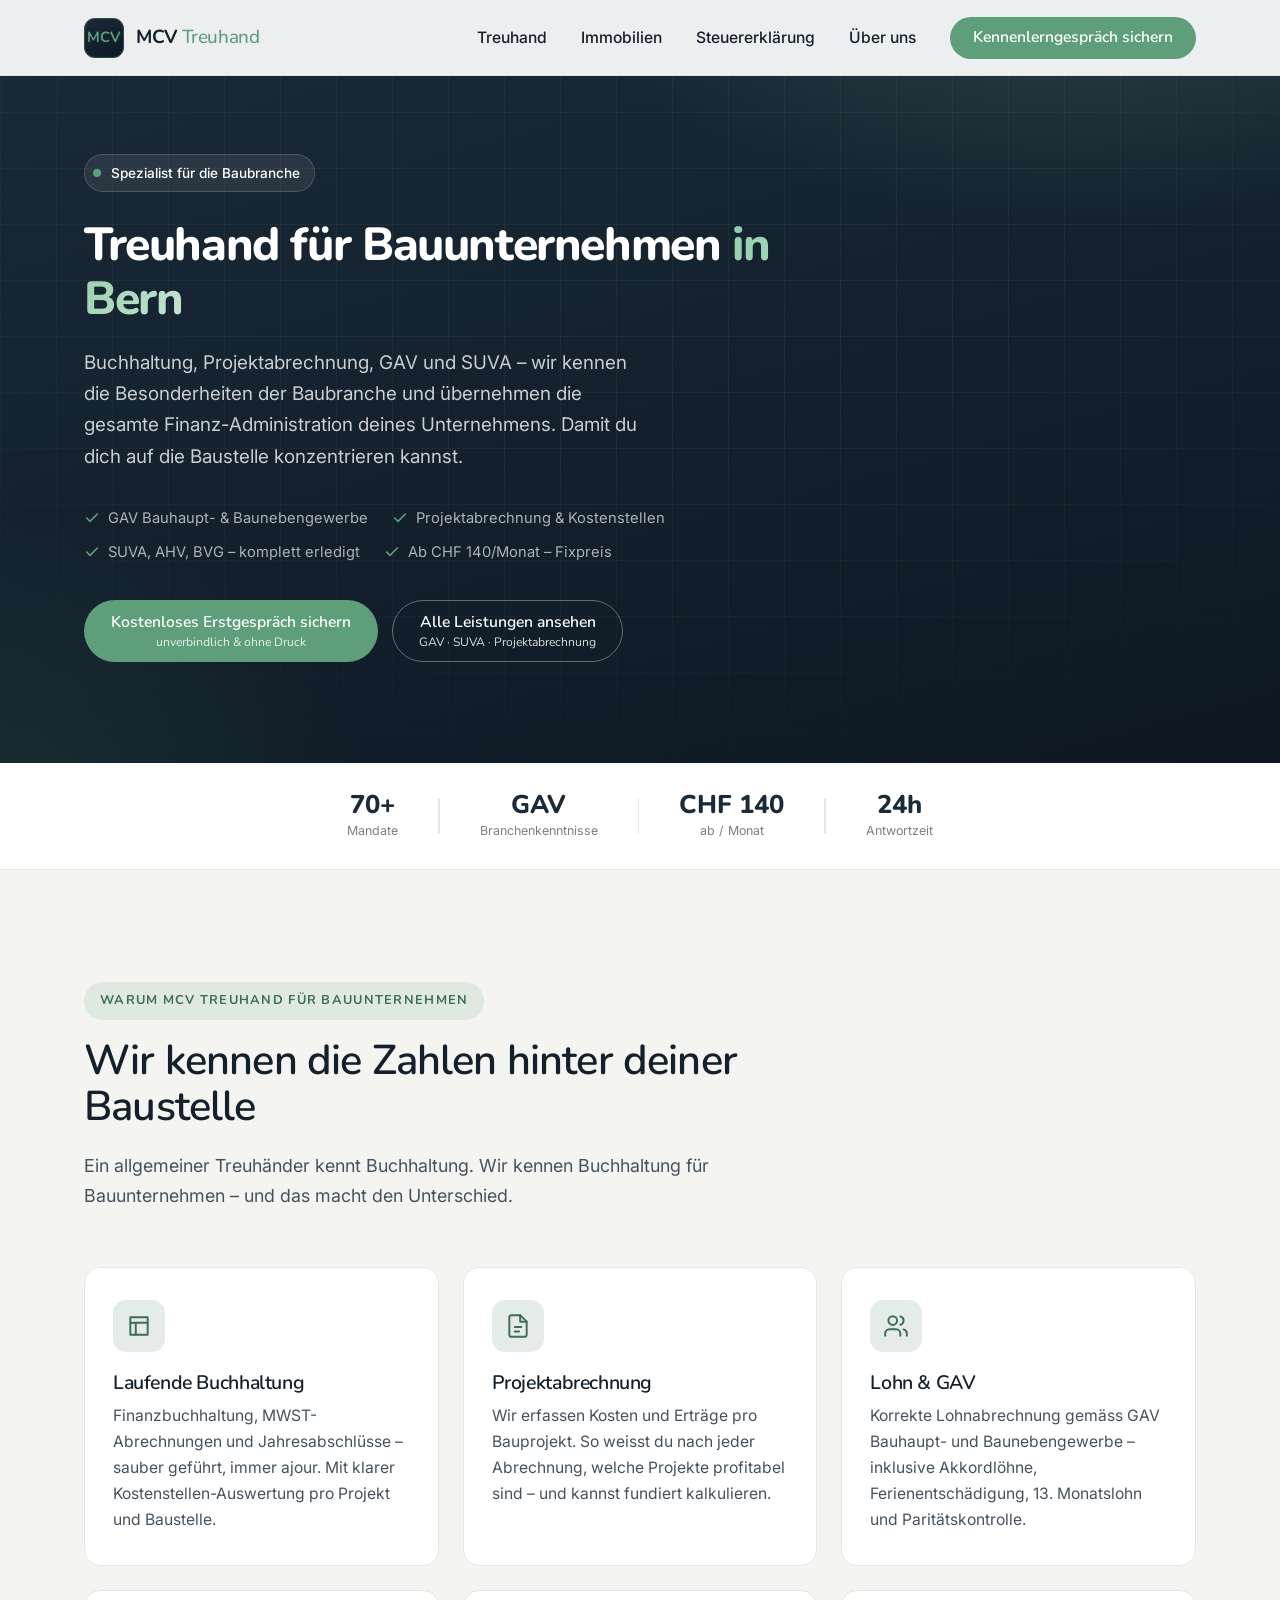
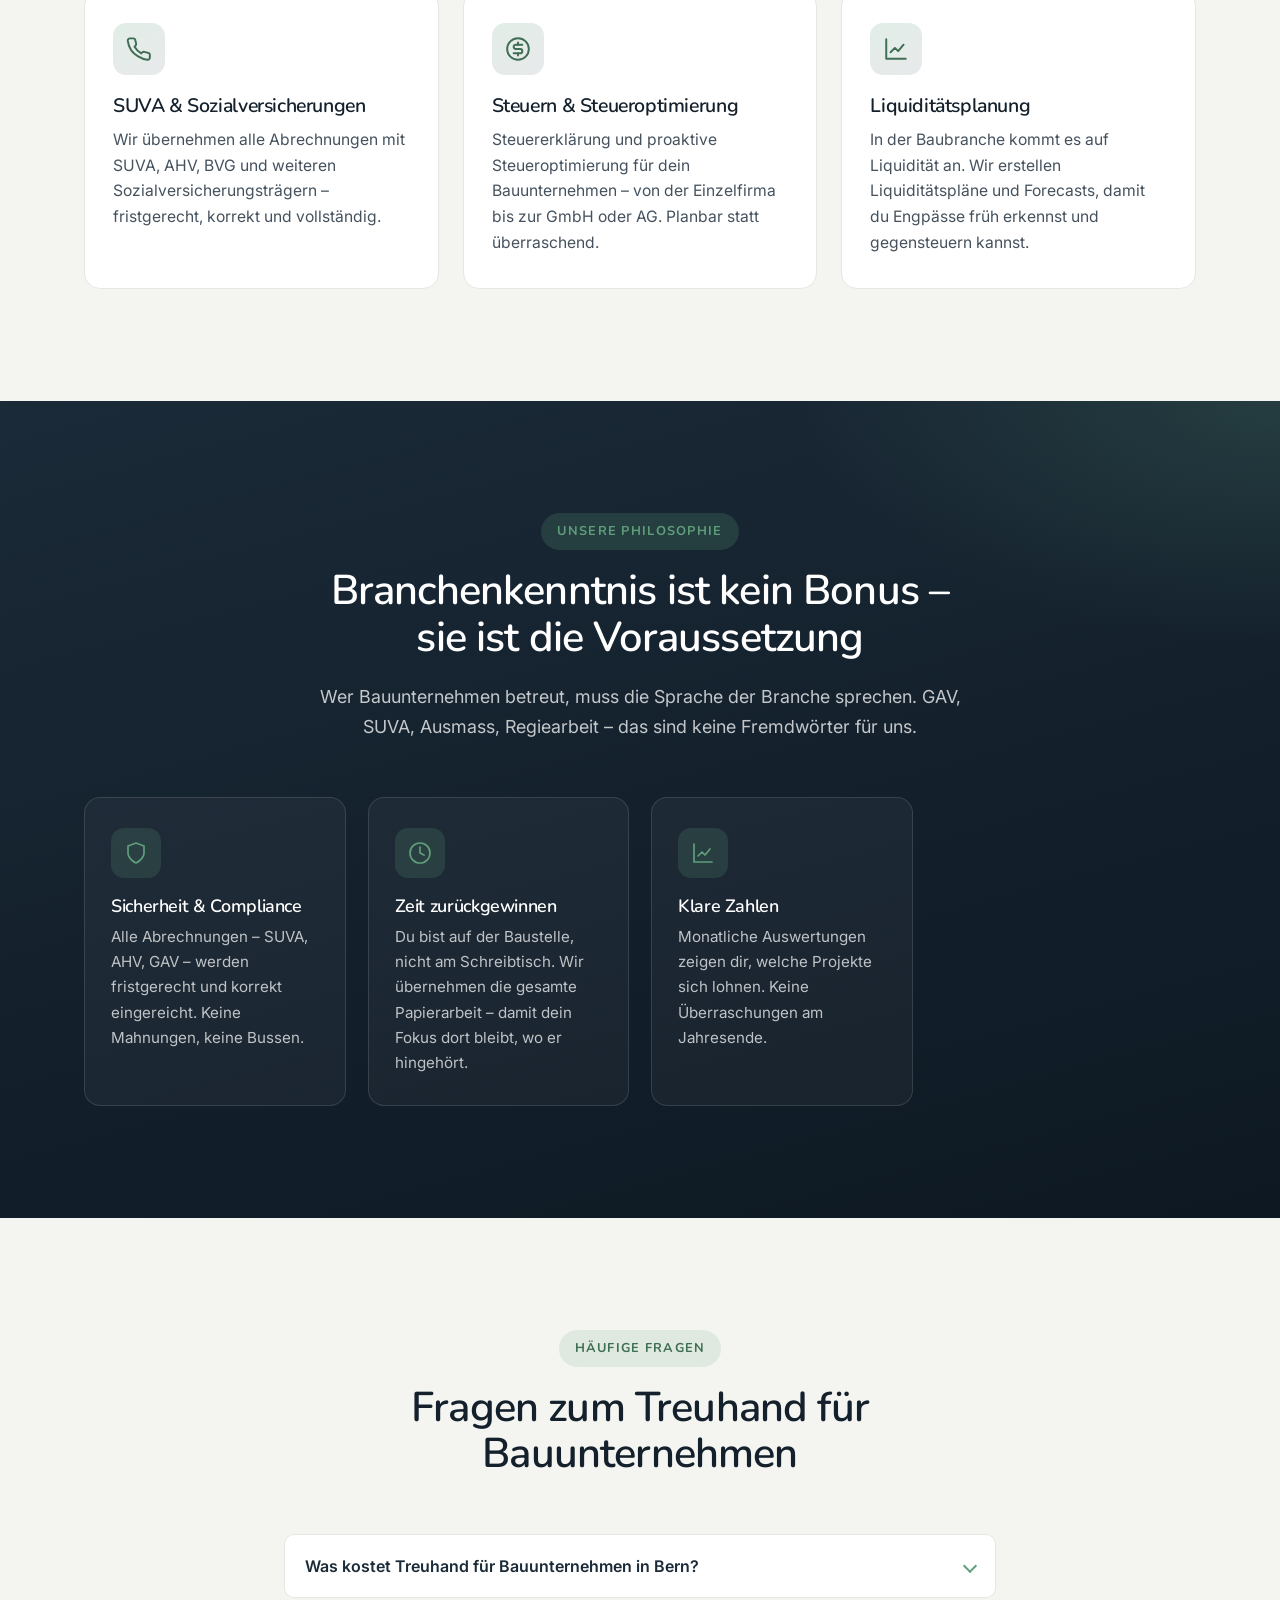
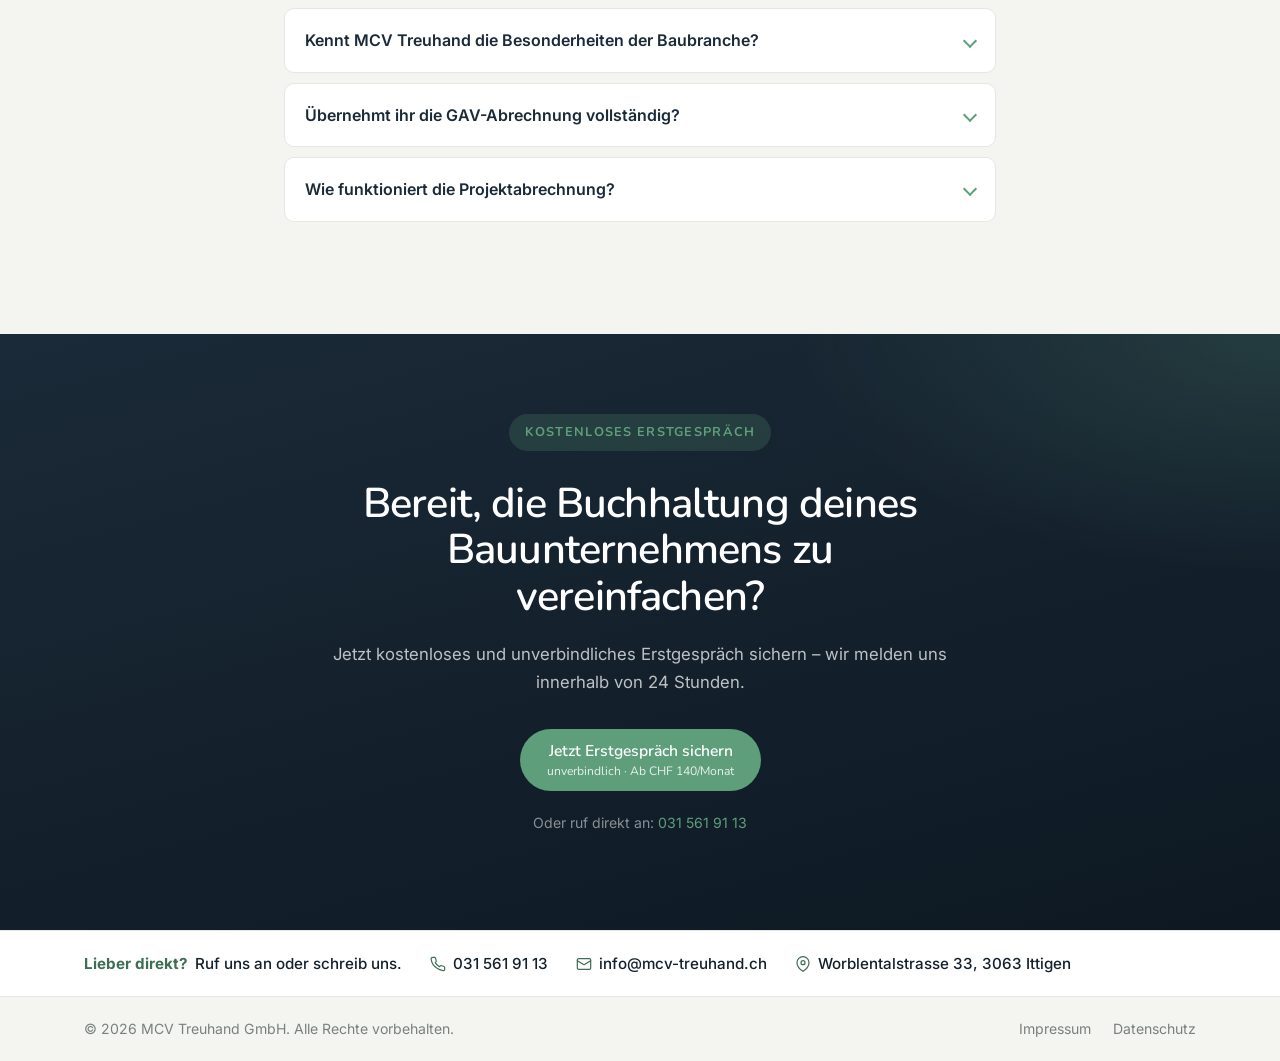
==== commit 6729e034: "feat(bauunternehmen): visual redesign matching site design system - Add <style> block with full .st-" ====
--- a/bauunternehmen.html
+++ b/bauunternehmen.html
@@ -115,6 +115,81 @@
   <link rel="preconnect" href="https://fonts.gstatic.com" crossorigin>
   <link href="https://fonts.googleapis.com/css2?family=Inter:wght@400;500;600;700&family=Nunito:wght@500;600;700;800&display=swap" rel="stylesheet">
   <link rel="stylesheet" href="css/style.css">
+  <style>
+    /* ---- Hero ---- */
+    .st-hero {
+      position: relative;
+      padding-top: calc(var(--nav-h) + 70px);
+      padding-bottom: 100px;
+      background:
+        radial-gradient(900px 500px at 85% -10%, rgba(94,158,123,.28), transparent 60%),
+        radial-gradient(700px 600px at 0% 110%, rgba(94,158,123,.12), transparent 55%),
+        linear-gradient(165deg, var(--primary) 0%, var(--primary-900) 100%);
+      color: rgba(255,255,255,.86);
+      overflow: hidden;
+    }
+    .st-hero::before {
+      content: "";
+      position: absolute; inset: 0;
+      background-image:
+        linear-gradient(rgba(255,255,255,.045) 1px, transparent 1px),
+        linear-gradient(90deg, rgba(255,255,255,.045) 1px, transparent 1px);
+      background-size: 56px 56px;
+      mask-image: radial-gradient(80% 80% at 50% 30%, #000 40%, transparent 100%);
+      -webkit-mask-image: radial-gradient(80% 80% at 50% 30%, #000 40%, transparent 100%);
+      pointer-events: none;
+    }
+    .st-hero__inner { position: relative; padding-top: 8px; }
+    .st-hero__copy { max-width: 700px; }
+    .st-hero__pill {
+      display: inline-flex; align-items: center; gap: 10px;
+      padding: 7px 14px 7px 8px;
+      border-radius: var(--radius-pill);
+      background: rgba(255,255,255,.08); border: 1px solid rgba(255,255,255,.16);
+      font-size: .85rem; font-weight: 500; color: #fff;
+      margin-bottom: 26px;
+    }
+    .st-hero__pill-dot {
+      width: 8px; height: 8px; border-radius: 50%;
+      background: var(--accent); flex: none;
+    }
+    .st-hero h1 {
+      font-family: var(--font-head); font-size: clamp(2.1rem, 4vw, 2.9rem);
+      font-weight: 800; line-height: 1.15; letter-spacing: -.03em;
+      color: #fff; margin: 0 0 22px;
+    }
+    .st-hero h1 .hl {
+      background: linear-gradient(120deg, #8FCBA9, #C6E4D2);
+      -webkit-background-clip: text; background-clip: text; color: transparent;
+    }
+    .st-hero__sub {
+      font-size: 1.18rem; max-width: 560px;
+      color: rgba(255,255,255,.78); margin-bottom: 34px; line-height: 1.65;
+    }
+    .st-hero__trust {
+      display: flex; flex-wrap: wrap; gap: 10px 24px;
+      font-size: .92rem; color: rgba(255,255,255,.66); list-style: none;
+      padding: 0; margin: 0 0 36px;
+    }
+    .st-hero__trust li { display: flex; align-items: center; gap: 8px; }
+    .st-hero__trust li svg { width: 16px; height: 16px; color: var(--accent); flex: none; }
+    .st-hero__actions { display: flex; flex-wrap: wrap; gap: 14px; }
+
+    /* ---- Stats strip ---- */
+    .bau-stats { background: var(--bg); border-bottom: 1.5px solid var(--line); padding: 20px 0; }
+    .bau-stats__inner { display: flex; align-items: center; justify-content: center; flex-wrap: wrap; }
+    .bau-stat { display: flex; flex-direction: column; align-items: center; padding: 8px 40px; }
+    .bau-stat__num { font-family: var(--font-head); font-size: 1.6rem; font-weight: 800; color: var(--primary); line-height: 1.1; }
+    .bau-stat__lbl { font-size: .78rem; color: var(--ink-3); margin-top: 2px; }
+    .bau-stat-div { width: 1.5px; height: 36px; background: var(--line); flex-shrink: 0; }
+
+    h1, h2, h3, h4 { overflow-wrap: break-word; }
+
+    @media (max-width: 520px) {
+      .st-hero { padding-bottom: 64px; }
+      .bau-stat { padding: 8px 20px; }
+    }
+  </style>
 
   <!-- Microsoft Clarity -->
   <script type="text/javascript">
@@ -178,10 +253,7 @@
       <div class="st-hero__bg"></div>
       <div class="container st-hero__inner">
         <div class="st-hero__copy">
-          <span class="st-hero__pill">
-            <svg viewBox="0 0 24 24" width="14" height="14" fill="none" stroke="currentColor" stroke-width="2.2" stroke-linecap="round" stroke-linejoin="round"><path d="M3 9l9-7 9 7v11a2 2 0 0 1-2 2H5a2 2 0 0 1-2-2z"/><polyline points="9 22 9 12 15 12 15 22"/></svg>
-            Spezialist für die Baubranche
-          </span>
+          <span class="st-hero__pill"><span class="st-hero__pill-dot"></span> Spezialist für die Baubranche</span>
           <h1>Treuhand für Bauunternehmen <span class="hl">in Bern</span></h1>
           <p class="st-hero__sub">Buchhaltung, Projektabrechnung, GAV und SUVA – wir kennen die Besonderheiten der Baubranche und übernehmen die gesamte Finanz-Administration deines Unternehmens. Damit du dich auf die Baustelle konzentrieren kannst.</p>
           <ul class="st-hero__trust">
@@ -207,13 +279,32 @@
               Kostenloses Erstgespräch sichern
               <small>unverbindlich &amp; ohne Druck</small>
             </a>
+            <a href="#leistungen" class="btn btn--ghost btn--stack">
+              Alle Leistungen ansehen
+              <small>GAV · SUVA · Projektabrechnung</small>
+            </a>
           </div>
         </div>
       </div>
     </section>
 
+    <!-- Stats strip -->
+    <div class="bau-stats">
+      <div class="container">
+        <div class="bau-stats__inner">
+          <div class="bau-stat"><span class="bau-stat__num">70+</span><span class="bau-stat__lbl">Mandate</span></div>
+          <div class="bau-stat-div"></div>
+          <div class="bau-stat"><span class="bau-stat__num">GAV</span><span class="bau-stat__lbl">Branchenkenntnisse</span></div>
+          <div class="bau-stat-div"></div>
+          <div class="bau-stat"><span class="bau-stat__num">CHF 140</span><span class="bau-stat__lbl">ab / Monat</span></div>
+          <div class="bau-stat-div"></div>
+          <div class="bau-stat"><span class="bau-stat__num">24h</span><span class="bau-stat__lbl">Antwortzeit</span></div>
+        </div>
+      </div>
+    </div>
+
     <!-- Branchenkenntnis -->
-    <section class="section section--soft">
+    <section class="section section--soft" id="leistungen">
       <div class="container">
         <div class="section-head reveal">
           <span class="eyebrow">Warum MCV Treuhand für Bauunternehmen</span>
@@ -355,10 +446,27 @@
 
   </main>
 
-  <footer class="footer">
-    <div class="container">
-      <div class="footer__bottom" style="border-top:0;padding-top:0">
-        <span>© <span id="year">2026</span> MCV Treuhand GmbH. Alle Rechte vorbehalten.</span>
+  <footer>
+    <div class="contact-bar">
+      <div class="container contact-bar__inner">
+        <span class="contact-bar__lead"><strong>Lieber direkt?</strong> Ruf uns an oder schreib uns.</span>
+        <a href="tel:+41315619113">
+          <svg viewBox="0 0 24 24" fill="none" stroke="currentColor" stroke-width="1.8" stroke-linecap="round" stroke-linejoin="round"><path d="M22 16.92v3a2 2 0 0 1-2.18 2 19.79 19.79 0 0 1-8.63-3.07A19.5 19.5 0 0 1 4.69 13a19.79 19.79 0 0 1-3.07-8.67A2 2 0 0 1 3.6 2.18h3a2 2 0 0 1 2 1.72 12.84 12.84 0 0 0 .7 2.81 2 2 0 0 1-.45 2.11L7.91 9.91a16 16 0 0 0 6.18 6.18l.95-.95a2 2 0 0 1 2.11-.45 12.84 12.84 0 0 0 2.81.7A2 2 0 0 1 22 17z"/></svg>
+          031 561 91 13
+        </a>
+        <a href="mailto:info@mcv-treuhand.ch">
+          <svg viewBox="0 0 24 24" fill="none" stroke="currentColor" stroke-width="1.8" stroke-linecap="round" stroke-linejoin="round"><rect x="2" y="4" width="20" height="16" rx="2"/><path d="m22 7-10 6L2 7"/></svg>
+          info@mcv-treuhand.ch
+        </a>
+        <span>
+          <svg viewBox="0 0 24 24" fill="none" stroke="currentColor" stroke-width="1.8" stroke-linecap="round" stroke-linejoin="round"><path d="M21 10c0 7-9 13-9 13s-9-6-9-13a9 9 0 0 1 18 0z"/><circle cx="12" cy="10" r="3"/></svg>
+          Worblentalstrasse 33, 3063 Ittigen
+        </span>
+      </div>
+    </div>
+    <div class="footer-min">
+      <div class="container footer-min__inner">
+        <span>&copy; <span id="year">2026</span> MCV Treuhand GmbH. Alle Rechte vorbehalten.</span>
         <nav aria-label="Rechtliches">
           <a href="impressum.html">Impressum</a>
           <a href="datenschutz.html">Datenschutz</a>
--- a/css/style.css
+++ b/css/style.css
@@ -66,6 +66,7 @@
   background: var(--bg);
   -webkit-font-smoothing: antialiased;
   -moz-osx-font-smoothing: grayscale;
+  overflow-x: hidden;
 }
 
 img { max-width: 100%; display: block; }
@@ -1040,6 +1041,7 @@
   border-radius: var(--radius);
   padding: 38px;
   box-shadow: var(--shadow-sm);
+  min-width: 0;
 }
 .field { margin-bottom: 20px; }
 .field--row { display: grid; grid-template-columns: 1fr 1fr; gap: 18px; }
@@ -1727,6 +1729,7 @@
 }
 
 @media (max-width: 520px) {
+  :root { --section-y: 64px; }
   body { font-size: 16px; }
   .services-grid,
   .steps,
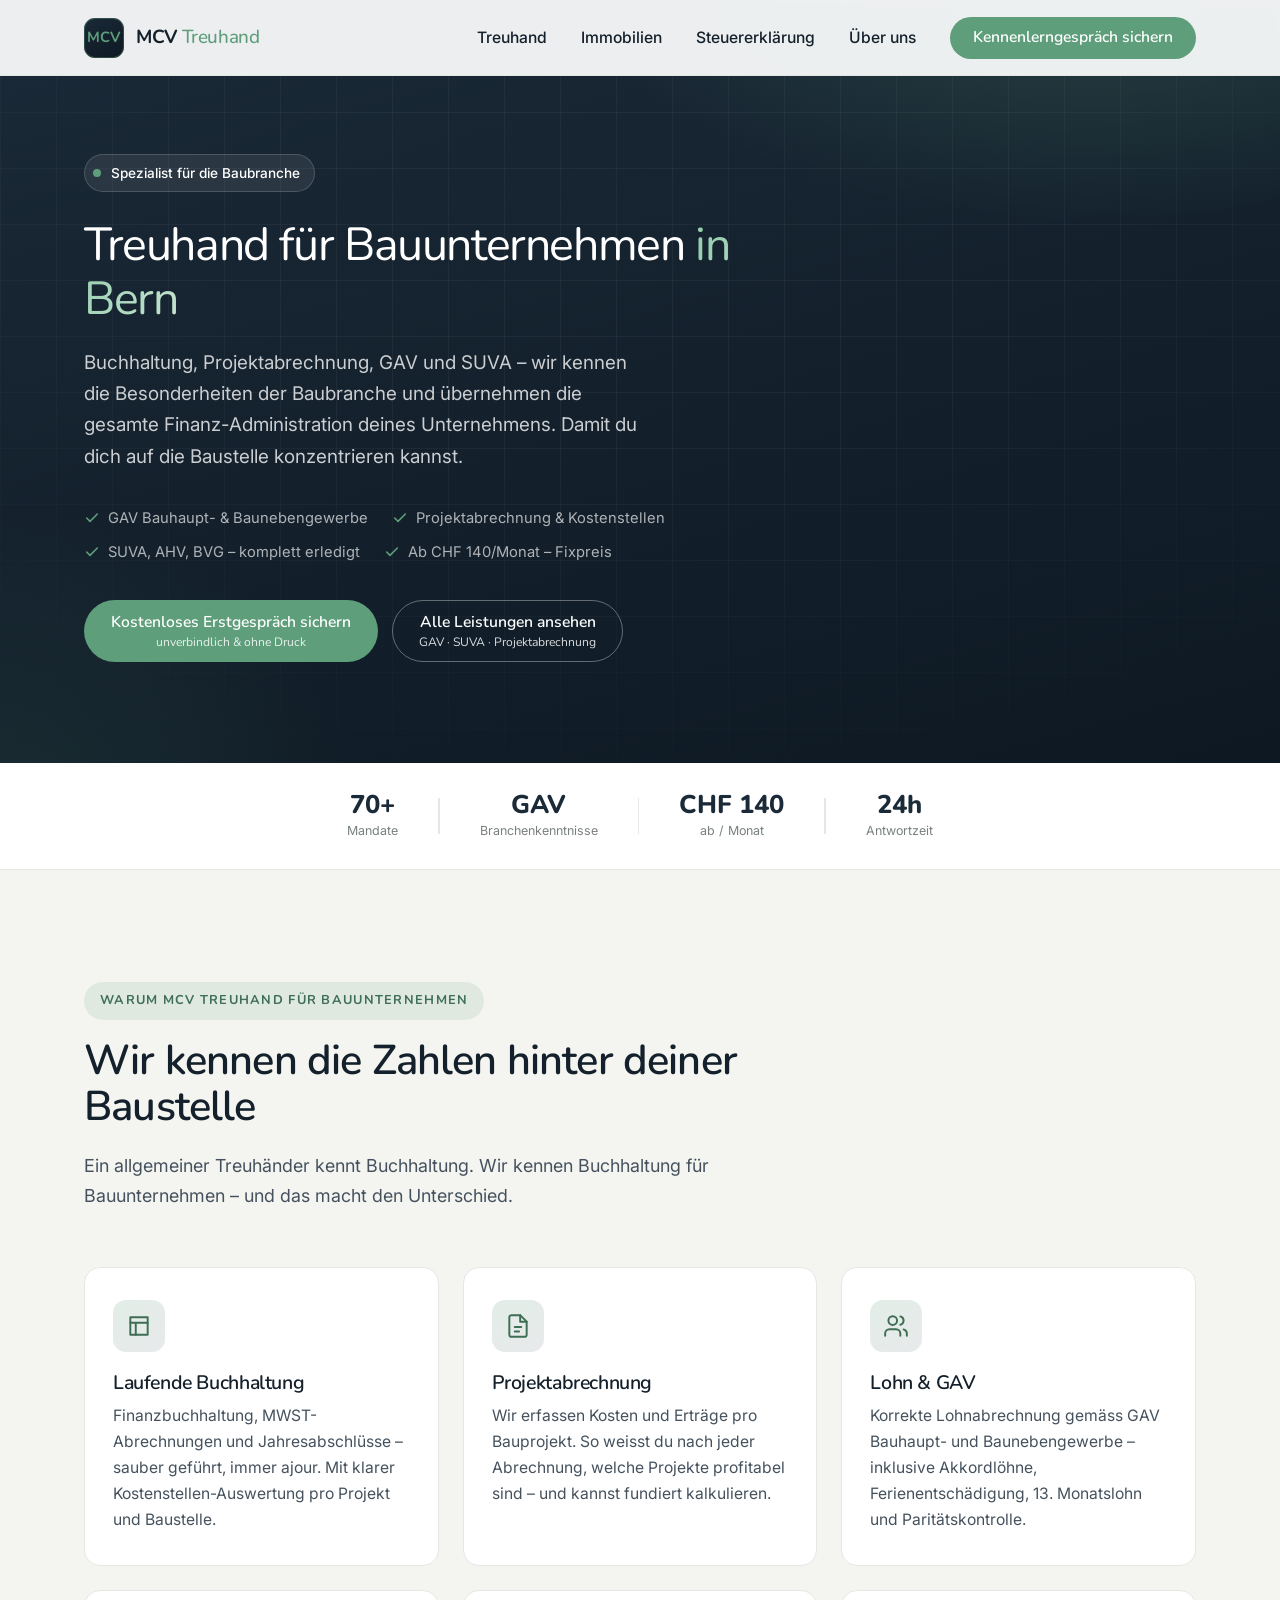
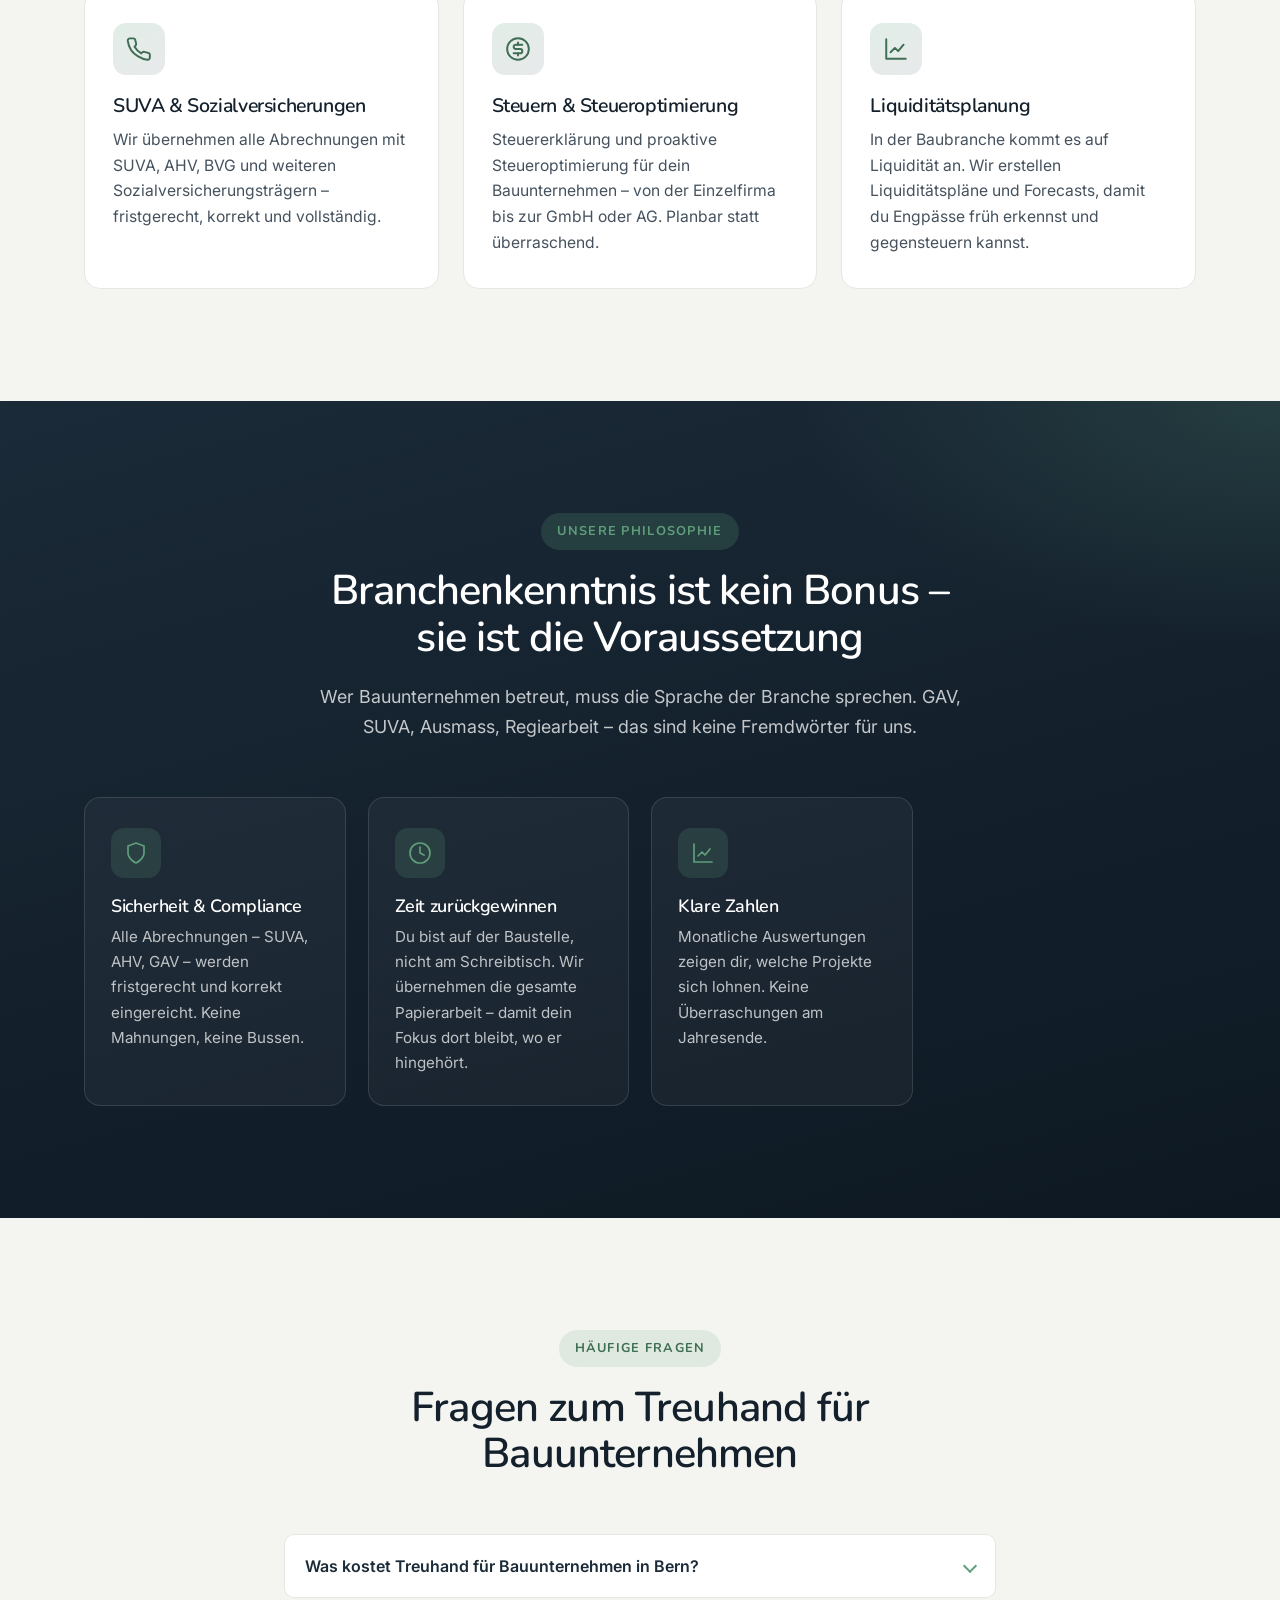
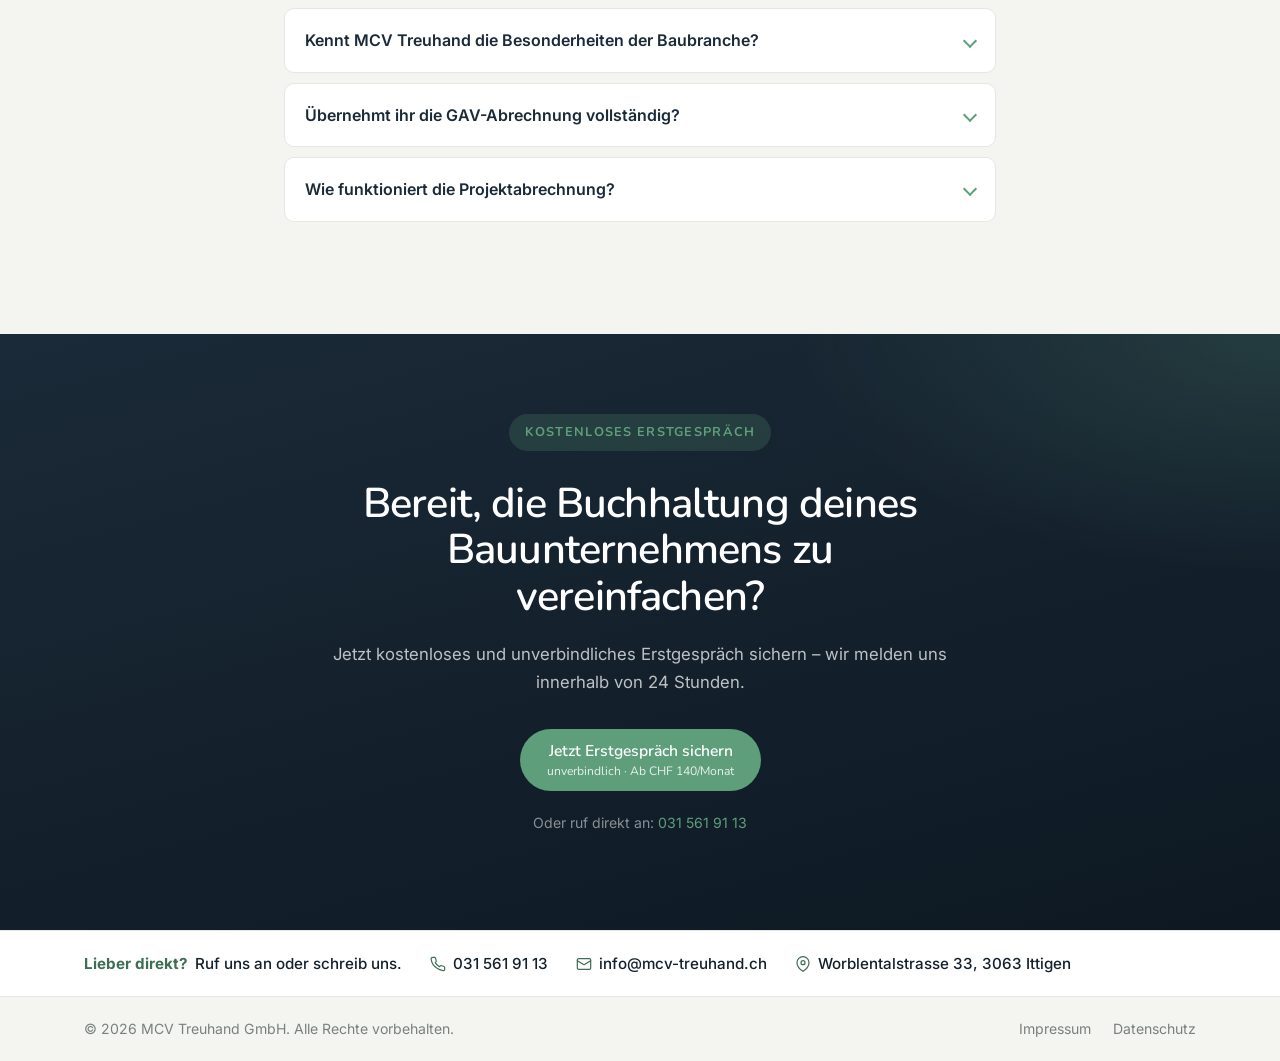
==== commit 1bc7e85f: "style: reduce hero h1 font-weight from 800 to 400 on all st-hero pages https://claude.ai/code/sessio" ====
--- a/bauunternehmen.html
+++ b/bauunternehmen.html
@@ -155,7 +155,7 @@
     }
     .st-hero h1 {
       font-family: var(--font-head); font-size: clamp(2.1rem, 4vw, 2.9rem);
-      font-weight: 800; line-height: 1.15; letter-spacing: -.03em;
+      font-weight: 400; line-height: 1.15; letter-spacing: -.03em;
       color: #fff; margin: 0 0 22px;
     }
     .st-hero h1 .hl {
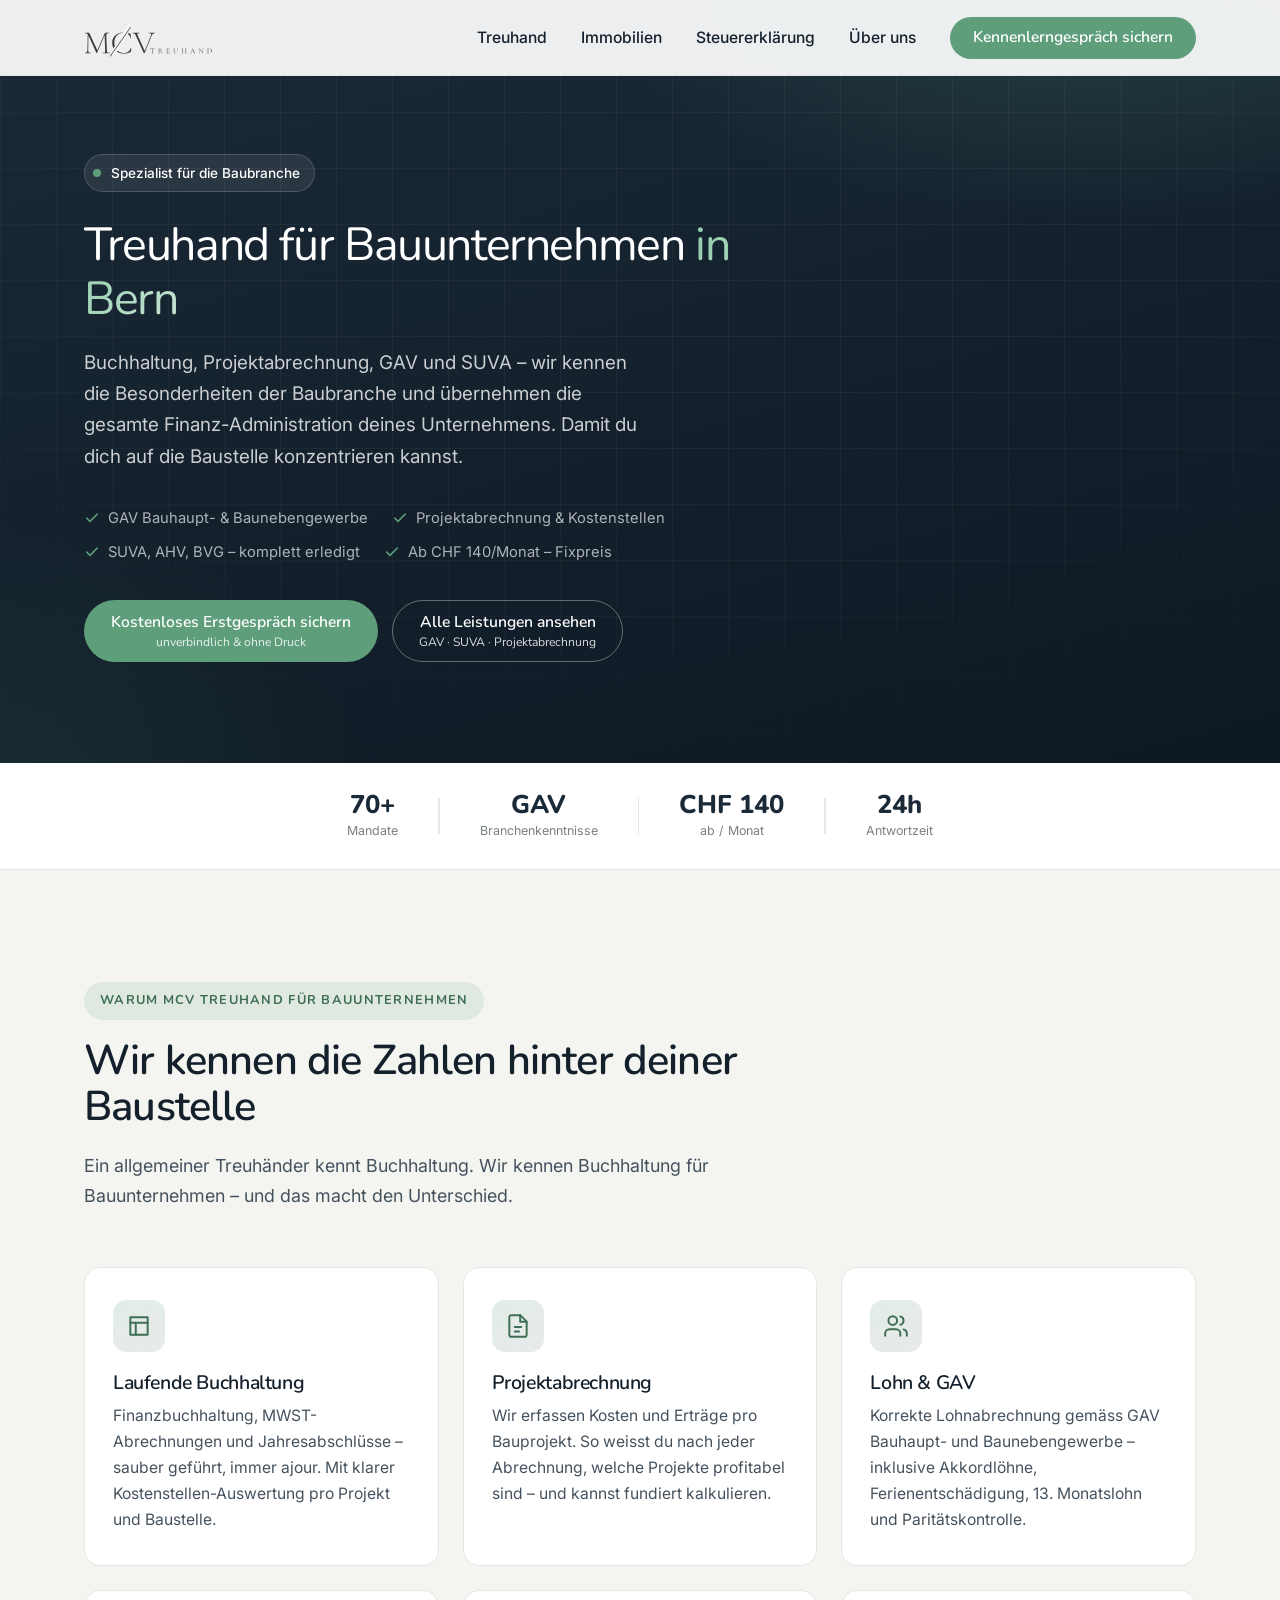
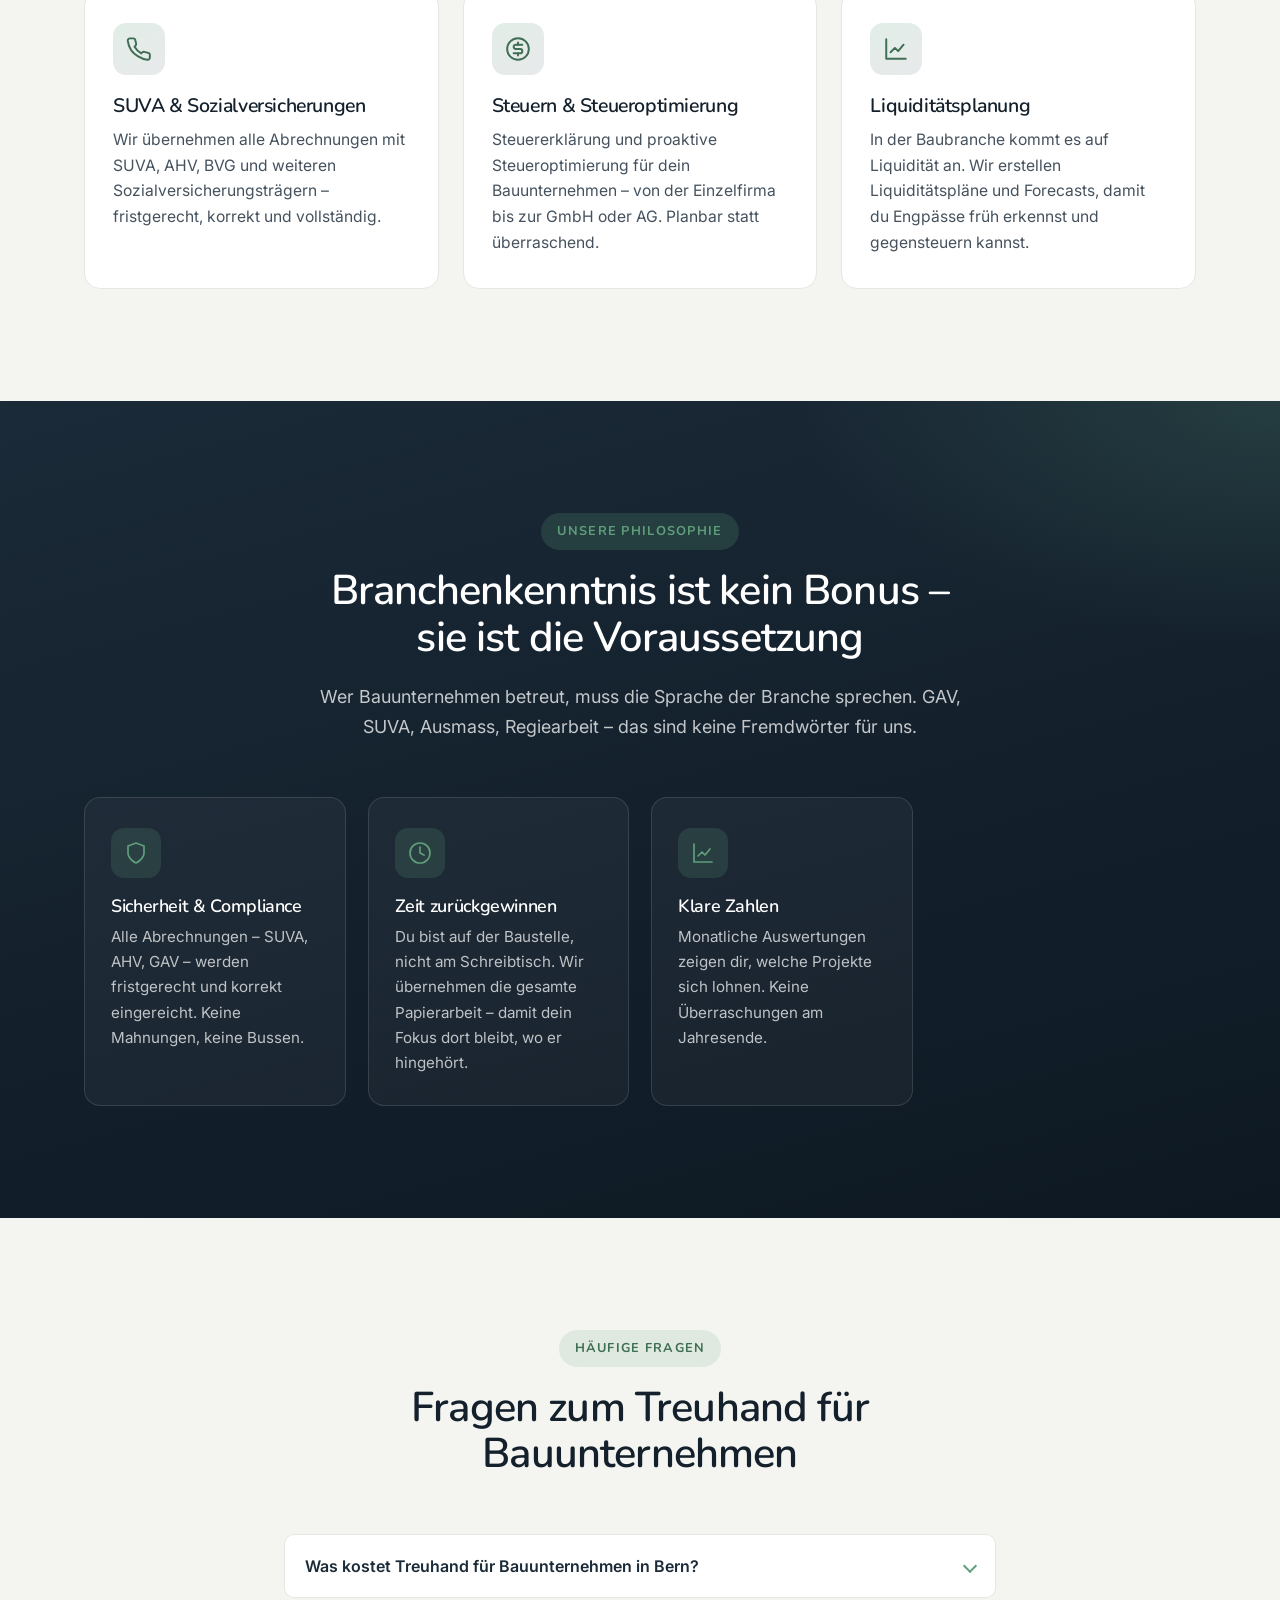
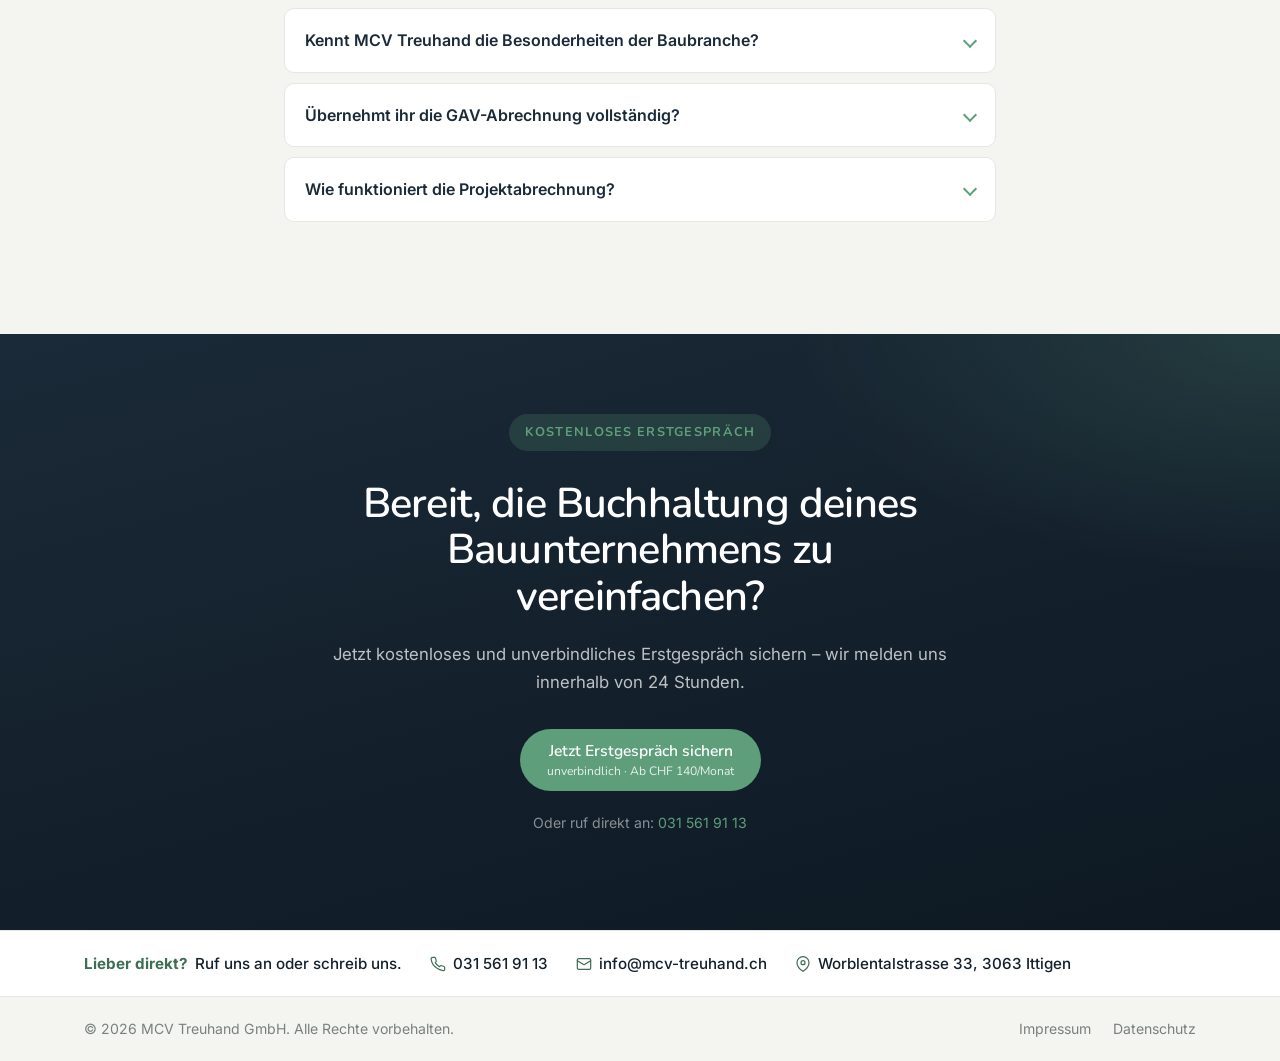
==== commit ab8507dd: "Integrate real SVG logo into all pages Replace CSS text/mark logo with assets/logo.svg image across " ====
--- a/bauunternehmen.html
+++ b/bauunternehmen.html
@@ -228,8 +228,7 @@
   <header class="nav nav--solid" id="nav">
     <div class="nav__inner">
       <a href="index.html" class="logo" aria-label="MCV Treuhand Startseite">
-        <span class="logo__mark">MCV</span>
-        <span class="logo__text"><b>MCV</b> <span>Treuhand</span></span>
+        <img src="assets/logo.svg" class="logo__img" alt="MCV Treuhand" width="142" height="44">
       </a>
       <nav aria-label="Hauptnavigation">
         <ul class="nav__menu" id="navMenu">
--- a/css/style.css
+++ b/css/style.css
@@ -280,36 +280,16 @@
 .nav.menu-open .nav__toggle span::after { transform: translateY(-7px) rotate(-45deg); background: var(--ink); }
 
 /* ---------- Logo ---------- */
-.logo { display: inline-flex; align-items: center; gap: 12px; }
-.logo__mark {
-  width: 40px; height: 40px;
-  border-radius: 11px;
-  background: linear-gradient(150deg, var(--primary), var(--primary-900));
-  display: grid;
-  place-items: center;
-  color: var(--accent);
-  font-family: var(--font-head);
-  font-weight: 700;
-  font-size: .92rem;
-  letter-spacing: -.02em;
-  box-shadow: inset 0 0 0 1px rgba(94, 158, 123, .35);
-  flex: none;
-}
-.logo__text {
-  font-family: var(--font-head);
-  font-weight: 700;
-  font-size: 1.18rem;
-  letter-spacing: -.02em;
-  color: var(--white);
-  line-height: 1;
-}
-.logo__text b { color: var(--white); }
-.logo__text span { color: var(--accent); font-weight: 500; }
-.nav.scrolled .logo__text { color: var(--ink); }
-.nav.scrolled .logo__text b { color: var(--ink); }
-/* footer / legal logo on dark always light */
-.logo--light .logo__text,
-.logo--light .logo__text b { color: var(--white); }
+.logo { display: inline-flex; align-items: center; }
+.logo__img {
+  height: 40px;
+  width: auto;
+  display: block;
+  filter: brightness(0) invert(1);
+  transition: filter .2s;
+}
+.nav.scrolled .logo__img { filter: none; }
+.nav.menu-open .logo__img { filter: none; }
 
 /* ---------- Hero ---------- */
 .hero {
@@ -1580,7 +1560,7 @@
   border-bottom-color: var(--line);
 }
 .nav--solid .nav__link { color: var(--ink); }
-.nav--solid .logo__text, .nav--solid .logo__text b { color: var(--ink); }
+.nav--solid .logo__img { filter: none; }
 .nav--solid .nav__toggle span,
 .nav--solid .nav__toggle span::before,
 .nav--solid .nav__toggle span::after { background: var(--ink); }
@@ -1642,7 +1622,8 @@
     box-shadow: 0 6px 24px -18px rgba(11, 27, 42, .5);
   }
   .nav.menu-open .nav__toggle span,
-  .nav.menu-open .logo { color: var(--ink); }
+  .nav.menu-open .nav__toggle span::before,
+  .nav.menu-open .nav__toggle span::after { background: var(--ink); }
 
   .nav__menu {
     position: fixed;
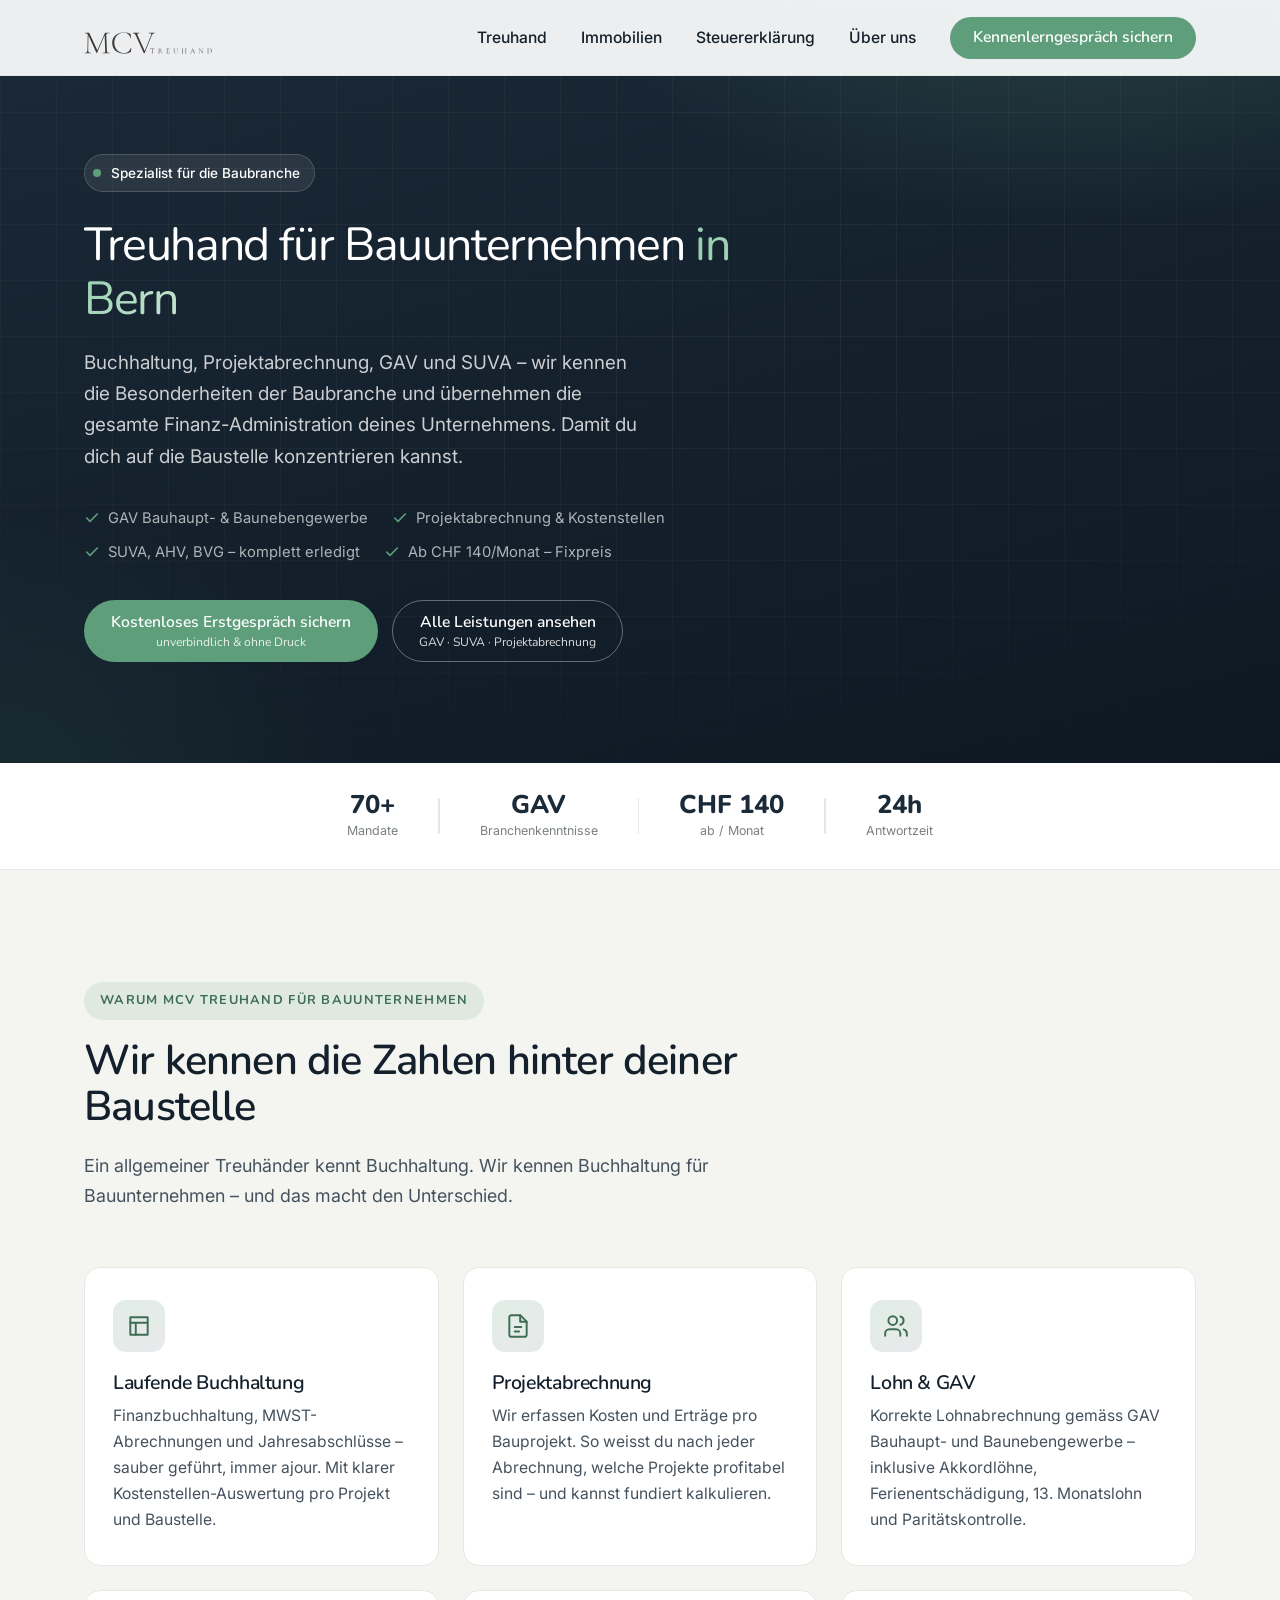
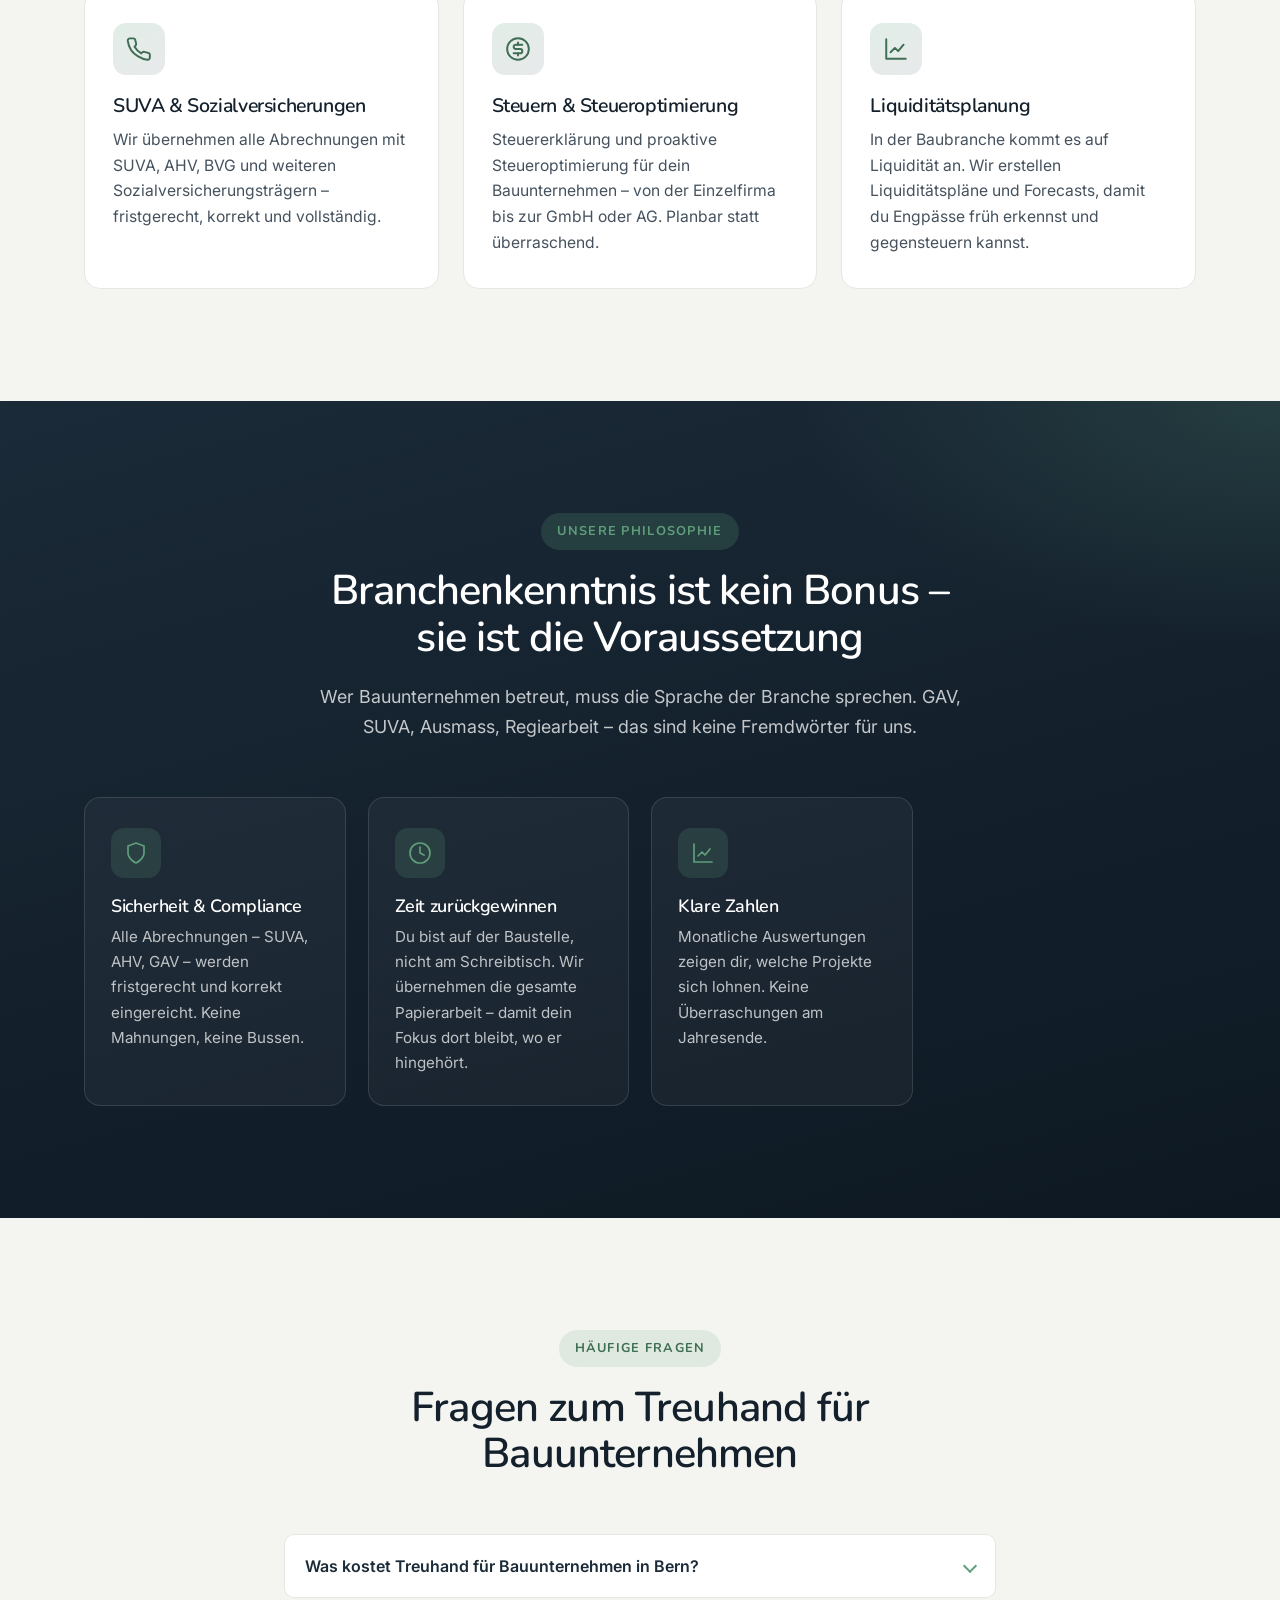
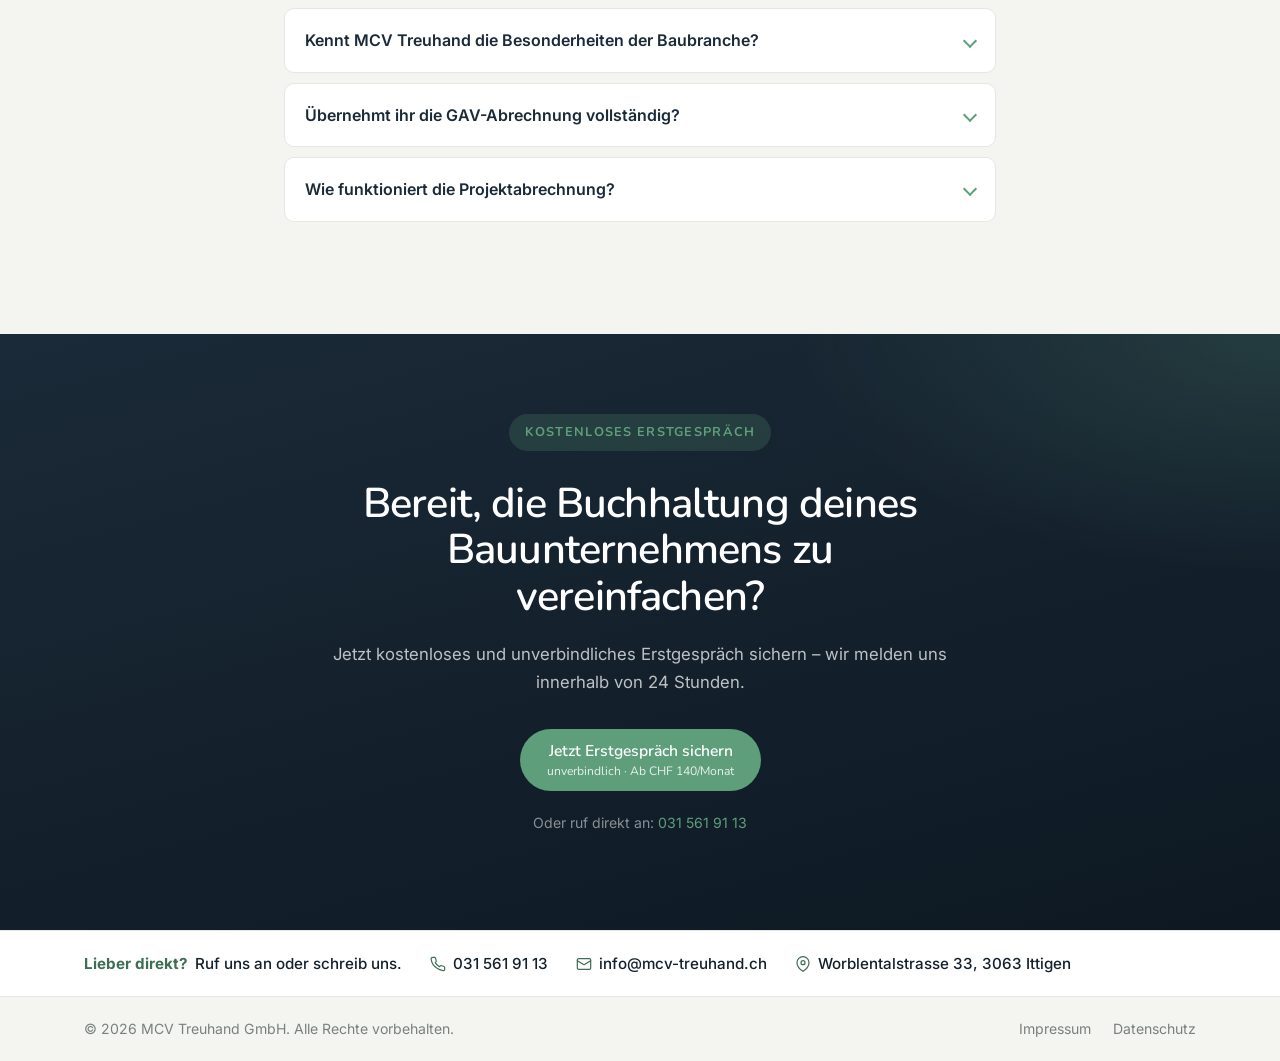
==== commit 0b276b31: "Improve multi-engine search visibility - sitemap.xml: update all lastmod to 2026-06-17 - robots.txt:" ====
--- a/bauunternehmen.html
+++ b/bauunternehmen.html
@@ -5,7 +5,8 @@
   <meta name="viewport" content="width=device-width, initial-scale=1.0">
   <title>Treuhand für Bauunternehmen Bern | MCV Treuhand</title>
   <meta name="description" content="Treuhänder für Bauunternehmen in Bern: Buchhaltung, Projektabrechnung, GAV, SUVA & Lohn. Branchenkenntnis statt Standardlösung. Ab CHF 140/Monat – jetzt Erstgespräch sichern.">
-  <meta name="robots" content="index, follow">
+  <meta name="robots" content="index, follow, max-image-preview:large, max-snippet:-1, max-video-preview:-1">
+  <link rel="sitemap" type="application/xml" href="/sitemap.xml">
   <meta name="theme-color" content="#1B2A38">
   <meta name="facebook-domain-verification" content="7smv2745a6m0tdqdzve35k7lei5ba5">
   <link rel="canonical" href="https://mcv-treuhand.ch/bauunternehmen.html">
